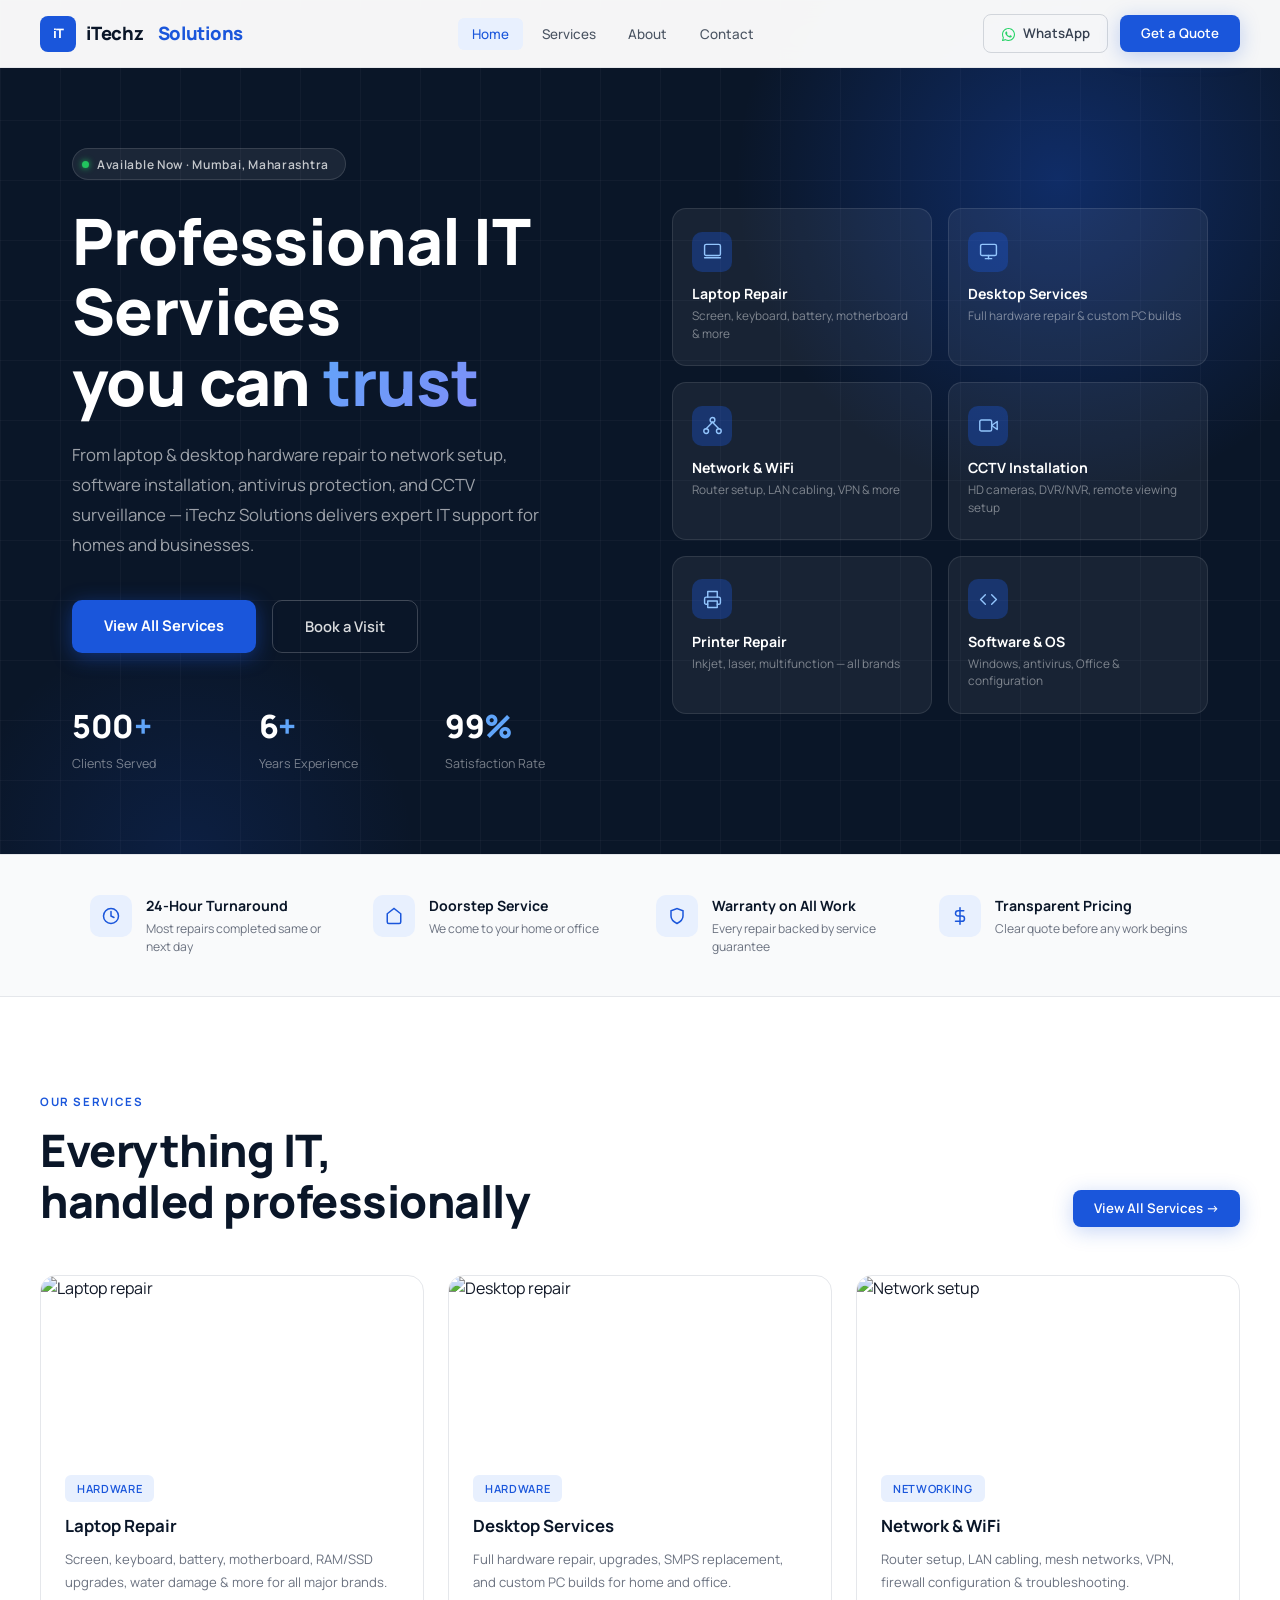
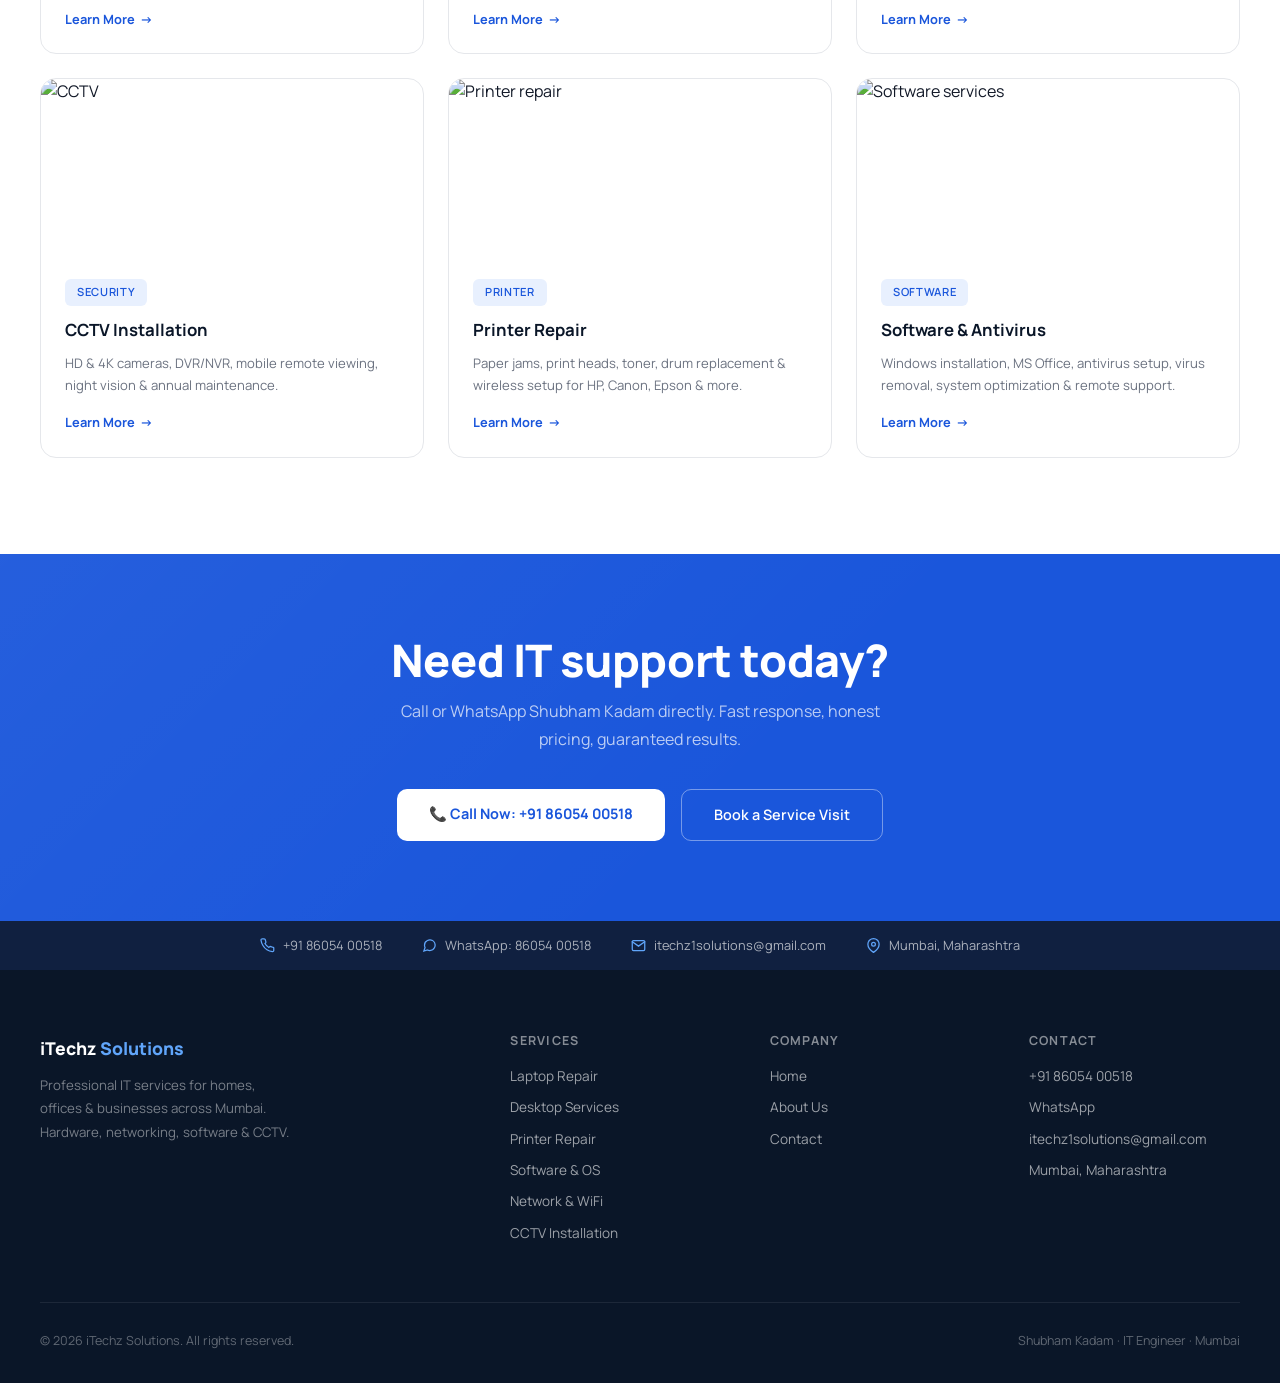
==== index.html @ 1dc82c48 "Add files via upload" ====
<!DOCTYPE html>
<html lang="en">
<head>
<meta charset="UTF-8"/>
<meta name="viewport" content="width=device-width,initial-scale=1"/>
<title>iTechz Solutions — Professional IT Services Mumbai</title>
<link rel="preconnect" href="https://fonts.googleapis.com"/>
<link href="https://fonts.googleapis.com/css2?family=Manrope:wght@400;500;600;700;800&family=Playfair+Display:ital,wght@0,700;1,700&display=swap" rel="stylesheet"/>
<link rel="stylesheet" href="style.css"/>
<style>
/* ── HERO ── */
.hero {
  padding-top: 68px;
  background: var(--navy);
  min-height: 92vh;
  display: flex; align-items: center;
  position: relative; overflow: hidden;
}
.hero-grid-bg {
  position: absolute; inset: 0;
  background-image:
    linear-gradient(rgba(255,255,255,.03) 1px, transparent 1px),
    linear-gradient(90deg, rgba(255,255,255,.03) 1px, transparent 1px);
  background-size: 60px 60px;
}
.hero-glow {
  position: absolute; top: -20%; right: -10%;
  width: 700px; height: 700px; border-radius: 50%;
  background: radial-gradient(circle, rgba(26,86,219,.35) 0%, transparent 65%);
  pointer-events: none;
}
.hero-glow2 {
  position: absolute; bottom: -30%; left: -5%;
  width: 500px; height: 500px; border-radius: 50%;
  background: radial-gradient(circle, rgba(26,86,219,.15) 0%, transparent 65%);
  pointer-events: none;
}
.hero-inner {
  position: relative; z-index: 1;
  max-width: 1200px; margin: 0 auto; padding: 5rem 2rem;
  display: grid; grid-template-columns: 1fr 1fr; gap: 4rem; align-items: center;
}
@media(max-width:820px){.hero-inner{grid-template-columns:1fr;text-align:center}}
.hero-eyebrow {
  display: inline-flex; align-items: center; gap: .5rem;
  background: rgba(255,255,255,.07); border: 1px solid rgba(255,255,255,.12);
  border-radius: 999px; padding: .35rem 1rem .35rem .55rem;
  font-size: .75rem; font-weight: 600; color: rgba(255,255,255,.75);
  letter-spacing: .06em; margin-bottom: 1.6rem;
  animation: fadeUp .6s .1s both;
}
.hero-eyebrow-dot {
  width: 7px; height: 7px; background: #22c55e; border-radius: 50%;
  box-shadow: 0 0 6px #22c55e;
  animation: blink 2s infinite;
}
@keyframes blink{0%,100%{opacity:1}50%{opacity:.3}}
.hero h1 {
  font-size: clamp(2.4rem, 5vw, 4rem);
  font-weight: 800; color: #fff; letter-spacing: -.6px;
  line-height: 1.1; margin-bottom: 1.4rem;
  animation: fadeUp .7s .2s both;
}
.hero h1 span {
  background: linear-gradient(135deg, #60a5fa, #818cf8);
  -webkit-background-clip: text; -webkit-text-fill-color: transparent;
  background-clip: text;
}
.hero-sub {
  font-size: 1.05rem; color: rgba(255,255,255,.6);
  line-height: 1.8; max-width: 480px; margin-bottom: 2.5rem;
  animation: fadeUp .7s .35s both;
}
@media(max-width:820px){.hero-sub{margin-inline:auto}}
.hero-actions {
  display: flex; gap: 1rem; flex-wrap: wrap;
  animation: fadeUp .7s .5s both;
}
@media(max-width:820px){.hero-actions{justify-content:center}}
.hero-btn-primary {
  padding: .85rem 2rem; background: var(--blue); color: #fff;
  border: none; border-radius: 10px; font-size: .92rem; font-weight: 700;
  font-family: var(--sans); cursor: pointer; text-decoration: none;
  box-shadow: 0 4px 20px rgba(26,86,219,.45);
  transition: background .2s, transform .15s, box-shadow .2s;
  display: inline-block;
}
.hero-btn-primary:hover { background: #1e63f5; transform: translateY(-2px); box-shadow: 0 8px 28px rgba(26,86,219,.55); }
.hero-btn-outline {
  padding: .85rem 2rem; background: transparent; color: rgba(255,255,255,.85);
  border: 1.5px solid rgba(255,255,255,.2); border-radius: 10px;
  font-size: .92rem; font-weight: 600; font-family: var(--sans); cursor: pointer;
  transition: border-color .2s, background .2s, transform .15s;
  text-decoration: none; display: inline-block;
}
.hero-btn-outline:hover { border-color: rgba(255,255,255,.5); background: rgba(255,255,255,.06); transform: translateY(-2px); }
.hero-stats {
  display: grid; grid-template-columns: repeat(3, 1fr);
  gap: 1.5rem; margin-top: 3rem;
  animation: fadeUp .7s .65s both;
}
@media(max-width:820px){.hero-stats{max-width:400px;margin-inline:auto}}
.hero-stat { }
.hero-stat-num {
  font-size: 2rem; font-weight: 800; color: #fff; letter-spacing: -.5px;
}
.hero-stat-num span { color: #60a5fa; }
.hero-stat-lbl { font-size: .78rem; color: rgba(255,255,255,.45); margin-top: .1rem; }

/* Hero right — services preview */
.hero-right {
  display: grid; grid-template-columns: 1fr 1fr; gap: 1rem;
  animation: fadeUp .7s .4s both;
}
@media(max-width:820px){.hero-right{max-width:460px;margin-inline:auto}}
.hero-card {
  background: rgba(255,255,255,.06);
  border: 1px solid rgba(255,255,255,.1);
  border-radius: 14px; padding: 1.4rem 1.2rem;
  transition: background .25s, border-color .25s, transform .25s;
  text-decoration: none;
}
.hero-card:hover {
  background: rgba(255,255,255,.1);
  border-color: rgba(96,165,250,.4);
  transform: translateY(-3px);
}
.hero-card-icon {
  width: 40px; height: 40px; border-radius: 10px;
  background: rgba(26,86,219,.35); display: grid; place-items: center; margin-bottom: .9rem;
}
.hero-card-icon svg { width: 19px; height: 19px; stroke: #93c5fd; fill: none; stroke-width: 1.8; stroke-linecap: round; stroke-linejoin: round; }
.hero-card h3 { font-size: .88rem; font-weight: 700; color: #fff; margin-bottom: .3rem; }
.hero-card p { font-size: .74rem; color: rgba(255,255,255,.45); line-height: 1.5; }

/* ── WHY / TRUST BAR ── */
.trust-bar {
  background: var(--bg2); border-top: 1px solid var(--line); border-bottom: 1px solid var(--line);
  padding: 2.5rem 2rem;
}
.trust-bar-inner {
  max-width: 1100px; margin: 0 auto;
  display: grid; grid-template-columns: repeat(4,1fr); gap: 2rem;
}
@media(max-width:720px){.trust-bar-inner{grid-template-columns:repeat(2,1fr)}}
.trust-item { display: flex; align-items: flex-start; gap: .9rem; }
.trust-icon {
  width: 42px; height: 42px; border-radius: 10px;
  background: var(--blue-lt); display: grid; place-items: center; flex-shrink: 0;
}
.trust-icon svg { width: 18px; height: 18px; stroke: var(--blue); fill: none; stroke-width: 2; stroke-linecap: round; }
.trust-title { font-size: .88rem; font-weight: 700; color: var(--navy); margin-bottom: .15rem; }
.trust-sub { font-size: .76rem; color: var(--gray); line-height: 1.5; }

/* ── SERVICES OVERVIEW ── */
.services-grid {
  display: grid; grid-template-columns: repeat(3,1fr); gap: 1.5rem;
}
@media(max-width:900px){.services-grid{grid-template-columns:repeat(2,1fr)}}
@media(max-width:560px){.services-grid{grid-template-columns:1fr}}
.svc-card {
  background: var(--bg); border: 1px solid var(--line);
  border-radius: var(--radius-lg); overflow: hidden;
  transition: border-color .25s, box-shadow .25s, transform .25s;
  text-decoration: none; color: inherit; display: block;
}
.svc-card:hover { border-color: #bfdbfe; box-shadow: var(--shadow-md); transform: translateY(-4px); }
.svc-img {
  width: 100%; height: 175px; object-fit: cover;
  display: block; transition: transform .4s;
}
.svc-card:hover .svc-img { transform: scale(1.04); }
.svc-img-wrap { overflow: hidden; }
.svc-body { padding: 1.5rem; }
.svc-chip { margin-bottom: .7rem; }
.svc-title { font-size: 1.05rem; font-weight: 700; color: var(--navy); margin-bottom: .5rem; }
.svc-desc { font-size: .82rem; color: var(--gray); line-height: 1.7; margin-bottom: 1rem; }
.svc-link { font-size: .8rem; font-weight: 700; color: var(--blue); display: flex; align-items: center; gap: .3rem; }
.svc-link::after { content: '→'; transition: transform .2s; }
.svc-card:hover .svc-link::after { transform: translateX(4px); }

/* ── CTA BANNER ── */
.cta-banner {
  background: var(--blue); padding: 5rem 2rem; text-align: center;
  position: relative; overflow: hidden;
}
.cta-banner::before {
  content: ''; position: absolute; inset: 0;
  background: linear-gradient(135deg, rgba(255,255,255,.05) 0%, transparent 60%);
}
.cta-banner h2 { font-size: clamp(1.8rem,3.5vw,2.8rem); font-weight: 800; color: #fff; margin-bottom: .75rem; letter-spacing:-.4px; }
.cta-banner p { font-size: 1rem; color: rgba(255,255,255,.7); max-width: 500px; margin: 0 auto 2.2rem; line-height: 1.75; }
.cta-banner-btns { display: flex; gap: 1rem; justify-content: center; flex-wrap: wrap; }
.btn-white {
  padding: .85rem 2rem; background: #fff; color: var(--blue);
  border: none; border-radius: 10px; font-size: .9rem; font-weight: 700;
  font-family: var(--sans); cursor: pointer; text-decoration: none;
  display: inline-block;
  transition: background .2s, transform .15s;
}
.btn-white:hover { background: #f0f9ff; transform: translateY(-2px); }
.btn-white-outline {
  padding: .85rem 2rem; background: transparent; color: #fff;
  border: 1.5px solid rgba(255,255,255,.4); border-radius: 10px;
  font-size: .9rem; font-weight: 600; font-family: var(--sans); cursor: pointer;
  text-decoration: none; display: inline-block;
  transition: border-color .2s, background .2s, transform .15s;
}
.btn-white-outline:hover { border-color: rgba(255,255,255,.8); background: rgba(255,255,255,.08); transform: translateY(-2px); }
</style>
</head>
<body>
<!-- NAV injected by JS -->

<!-- HERO -->
<section class="hero">
  <div class="hero-grid-bg"></div>
  <div class="hero-glow"></div>
  <div class="hero-glow2"></div>
  <div class="hero-inner">
    <div class="hero-left">
      <div class="hero-eyebrow">
        <span class="hero-eyebrow-dot"></span>
        Available Now · Mumbai, Maharashtra
      </div>
      <h1>Professional IT Services<br>you can <span>trust</span></h1>
      <p class="hero-sub">From laptop & desktop hardware repair to network setup, software installation, antivirus protection, and CCTV surveillance — iTechz Solutions delivers expert IT support for homes and businesses.</p>
      <div class="hero-actions">
        <a class="hero-btn-primary" href="services.html">View All Services</a>
        <a class="hero-btn-outline" href="contact.html">Book a Visit</a>
      </div>
      <div class="hero-stats">
        <div class="hero-stat">
          <div class="hero-stat-num">500<span>+</span></div>
          <div class="hero-stat-lbl">Clients Served</div>
        </div>
        <div class="hero-stat">
          <div class="hero-stat-num">6<span>+</span></div>
          <div class="hero-stat-lbl">Years Experience</div>
        </div>
        <div class="hero-stat">
          <div class="hero-stat-num">99<span>%</span></div>
          <div class="hero-stat-lbl">Satisfaction Rate</div>
        </div>
      </div>
    </div>
    <div class="hero-right">
      <a class="hero-card" href="services.html#laptop">
        <div class="hero-card-icon"><svg viewBox="0 0 24 24"><rect x="2" y="3" width="20" height="14" rx="2"/><line x1="2" y1="20" x2="22" y2="20"/></svg></div>
        <h3>Laptop Repair</h3>
        <p>Screen, keyboard, battery, motherboard & more</p>
      </a>
      <a class="hero-card" href="services.html#desktop">
        <div class="hero-card-icon"><svg viewBox="0 0 24 24"><rect x="2" y="3" width="20" height="14" rx="2"/><line x1="8" y1="21" x2="16" y2="21"/><line x1="12" y1="17" x2="12" y2="21"/></svg></div>
        <h3>Desktop Services</h3>
        <p>Full hardware repair & custom PC builds</p>
      </a>
      <a class="hero-card" href="services.html#network">
        <div class="hero-card-icon"><svg viewBox="0 0 24 24"><circle cx="12" cy="5" r="3"/><circle cx="4" cy="19" r="3"/><circle cx="20" cy="19" r="3"/><line x1="12" y1="8" x2="4" y2="16"/><line x1="12" y1="8" x2="20" y2="16"/></svg></div>
        <h3>Network & WiFi</h3>
        <p>Router setup, LAN cabling, VPN & more</p>
      </a>
      <a class="hero-card" href="services.html#cctv">
        <div class="hero-card-icon"><svg viewBox="0 0 24 24"><path d="M23 7l-7 5 7 5V7z"/><rect x="1" y="5" width="15" height="14" rx="2"/></svg></div>
        <h3>CCTV Installation</h3>
        <p>HD cameras, DVR/NVR, remote viewing setup</p>
      </a>
      <a class="hero-card" href="services.html#printer">
        <div class="hero-card-icon"><svg viewBox="0 0 24 24"><polyline points="6 9 6 2 18 2 18 9"/><path d="M6 18H4a2 2 0 0 1-2-2v-5a2 2 0 0 1 2-2h16a2 2 0 0 1 2 2v5a2 2 0 0 1-2 2h-2"/><rect x="6" y="14" width="12" height="8"/></svg></div>
        <h3>Printer Repair</h3>
        <p>Inkjet, laser, multifunction — all brands</p>
      </a>
      <a class="hero-card" href="services.html#software">
        <div class="hero-card-icon"><svg viewBox="0 0 24 24"><polyline points="16 18 22 12 16 6"/><polyline points="8 6 2 12 8 18"/></svg></div>
        <h3>Software & OS</h3>
        <p>Windows, antivirus, Office & configuration</p>
      </a>
    </div>
  </div>
</section>

<!-- TRUST BAR -->
<div class="trust-bar">
  <div class="trust-bar-inner">
    <div class="trust-item reveal">
      <div class="trust-icon"><svg viewBox="0 0 24 24"><circle cx="12" cy="12" r="10"/><polyline points="12 6 12 12 16 14"/></svg></div>
      <div>
        <div class="trust-title">24-Hour Turnaround</div>
        <div class="trust-sub">Most repairs completed same or next day</div>
      </div>
    </div>
    <div class="trust-item reveal">
      <div class="trust-icon"><svg viewBox="0 0 24 24"><path d="M3 9l9-7 9 7v11a2 2 0 0 1-2 2H5a2 2 0 0 1-2-2z"/></svg></div>
      <div>
        <div class="trust-title">Doorstep Service</div>
        <div class="trust-sub">We come to your home or office</div>
      </div>
    </div>
    <div class="trust-item reveal">
      <div class="trust-icon"><svg viewBox="0 0 24 24"><path d="M12 22s8-4 8-10V5l-8-3-8 3v7c0 6 8 10 8 10z"/></svg></div>
      <div>
        <div class="trust-title">Warranty on All Work</div>
        <div class="trust-sub">Every repair backed by service guarantee</div>
      </div>
    </div>
    <div class="trust-item reveal">
      <div class="trust-icon"><svg viewBox="0 0 24 24"><line x1="12" y1="1" x2="12" y2="23"/><path d="M17 5H9.5a3.5 3.5 0 0 0 0 7h5a3.5 3.5 0 0 1 0 7H6"/></svg></div>
      <div>
        <div class="trust-title">Transparent Pricing</div>
        <div class="trust-sub">Clear quote before any work begins</div>
      </div>
    </div>
  </div>
</div>

<!-- SERVICES OVERVIEW -->
<section class="section" style="background:var(--bg)">
  <div class="container">
    <div style="display:flex;justify-content:space-between;align-items:flex-end;flex-wrap:wrap;gap:1.5rem;margin-bottom:3rem">
      <div class="reveal">
        <span class="eyebrow">Our Services</span>
        <h2 class="section-title" style="margin-bottom:0">Everything IT, <br>handled professionally</h2>
      </div>
      <a class="btn-primary reveal" href="services.html" style="flex-shrink:0">View All Services →</a>
    </div>
    <div class="services-grid">
      <a class="svc-card reveal" href="services.html#laptop">
        <div class="svc-img-wrap"><img class="svc-img" src="https://images.unsplash.com/photo-1588702547954-4800316b49c4?w=600&q=80" alt="Laptop repair"/></div>
        <div class="svc-body">
          <div class="svc-chip"><span class="chip">Hardware</span></div>
          <div class="svc-title">Laptop Repair</div>
          <p class="svc-desc">Screen, keyboard, battery, motherboard, RAM/SSD upgrades, water damage & more for all major brands.</p>
          <div class="svc-link">Learn More</div>
        </div>
      </a>
      <a class="svc-card reveal" href="services.html#desktop">
        <div class="svc-img-wrap"><img class="svc-img" src="https://images.unsplash.com/photo-1593640495253-23196b27a87f?w=600&q=80" alt="Desktop repair"/></div>
        <div class="svc-body">
          <div class="svc-chip"><span class="chip">Hardware</span></div>
          <div class="svc-title">Desktop Services</div>
          <p class="svc-desc">Full hardware repair, upgrades, SMPS replacement, and custom PC builds for home and office.</p>
          <div class="svc-link">Learn More</div>
        </div>
      </a>
      <a class="svc-card reveal" href="services.html#network">
        <div class="svc-img-wrap"><img class="svc-img" src="https://images.unsplash.com/photo-1558494949-ef010cbdcc31?w=600&q=80" alt="Network setup"/></div>
        <div class="svc-body">
          <div class="svc-chip"><span class="chip">Networking</span></div>
          <div class="svc-title">Network & WiFi</div>
          <p class="svc-desc">Router setup, LAN cabling, mesh networks, VPN, firewall configuration & troubleshooting.</p>
          <div class="svc-link">Learn More</div>
        </div>
      </a>
      <a class="svc-card reveal" href="services.html#cctv">
        <div class="svc-img-wrap"><img class="svc-img" src="https://images.unsplash.com/photo-1557597774-9d273605dfa9?w=600&q=80" alt="CCTV"/></div>
        <div class="svc-body">
          <div class="svc-chip"><span class="chip">Security</span></div>
          <div class="svc-title">CCTV Installation</div>
          <p class="svc-desc">HD & 4K cameras, DVR/NVR, mobile remote viewing, night vision & annual maintenance.</p>
          <div class="svc-link">Learn More</div>
        </div>
      </a>
      <a class="svc-card reveal" href="services.html#printer">
        <div class="svc-img-wrap"><img class="svc-img" src="https://images.unsplash.com/photo-1612815154858-60aa4c59eaa6?w=600&q=80" alt="Printer repair"/></div>
        <div class="svc-body">
          <div class="svc-chip"><span class="chip">Printer</span></div>
          <div class="svc-title">Printer Repair</div>
          <p class="svc-desc">Paper jams, print heads, toner, drum replacement & wireless setup for HP, Canon, Epson & more.</p>
          <div class="svc-link">Learn More</div>
        </div>
      </a>
      <a class="svc-card reveal" href="services.html#software">
        <div class="svc-img-wrap"><img class="svc-img" src="https://images.unsplash.com/photo-1607799279861-4dd421887fb3?w=600&q=80" alt="Software services"/></div>
        <div class="svc-body">
          <div class="svc-chip"><span class="chip">Software</span></div>
          <div class="svc-title">Software & Antivirus</div>
          <p class="svc-desc">Windows installation, MS Office, antivirus setup, virus removal, system optimization & remote support.</p>
          <div class="svc-link">Learn More</div>
        </div>
      </a>
    </div>
  </div>
</section>

<!-- CTA BANNER -->
<div class="cta-banner">
  <div style="position:relative;z-index:1">
    <div class="reveal">
      <h2>Need IT support today?</h2>
      <p>Call or WhatsApp Shubham Kadam directly. Fast response, honest pricing, guaranteed results.</p>
    </div>
    <div class="cta-banner-btns reveal">
      <a class="btn-white" href="tel:+918605400518">📞 Call Now: +91 86054 00518</a>
      <a class="btn-white-outline" href="contact.html">Book a Service Visit</a>
    </div>
  </div>
</div>

<!-- FOOTER injected by JS -->
<script src="shared.js"></script>
<script>initPage('index')</script>
</body>
</html>
---- style.css ----
/* ── RESET ── */
*, *::before, *::after { box-sizing: border-box; margin: 0; padding: 0; }

/* ── VARIABLES ── */
:root {
  --navy: #0a1628;
  --navy2: #102040;
  --blue: #1a56db;
  --blue2: #1e63f5;
  --blue-lt: #e8f0fe;
  --slate: #374151;
  --slate2: #4b5563;
  --gray: #6b7280;
  --gray2: #9ca3af;
  --line: #e5e7eb;
  --line2: #d1d5db;
  --bg: #ffffff;
  --bg2: #f9fafb;
  --bg3: #f3f4f6;
  --text: #111827;
  --serif: 'Playfair Display', serif;
  --sans: 'Manrope', sans-serif;
  --radius: 10px;
  --radius-lg: 16px;
  --shadow: 0 1px 3px rgba(0,0,0,.08), 0 4px 16px rgba(0,0,0,.06);
  --shadow-md: 0 4px 12px rgba(0,0,0,.08), 0 12px 40px rgba(0,0,0,.08);
  --shadow-blue: 0 4px 20px rgba(26,86,219,.25);
}

html { scroll-behavior: smooth; font-size: 16px; }
body {
  background: var(--bg);
  color: var(--text);
  font-family: var(--sans);
  font-weight: 400;
  line-height: 1.6;
  -webkit-font-smoothing: antialiased;
}
img { display: block; max-width: 100%; }
a { text-decoration: none; color: inherit; }
ul { list-style: none; }

/* ── TYPOGRAPHY ── */
h1,h2,h3,h4 { line-height: 1.15; font-weight: 700; }

/* ── NAV ── */
#nav {
  position: fixed; top: 0; left: 0; right: 0; z-index: 999;
  height: 68px;
  display: flex; align-items: center;
  background: rgba(255,255,255,0.96);
  backdrop-filter: blur(12px);
  border-bottom: 1px solid var(--line);
  padding: 0 2rem;
  transition: box-shadow .3s;
}
#nav.scrolled { box-shadow: var(--shadow); }
.nav-inner {
  max-width: 1200px; width: 100%; margin: 0 auto;
  display: flex; align-items: center; justify-content: space-between;
}
.logo {
  display: flex; align-items: center; gap: .65rem;
  font-weight: 800; font-size: 1.15rem; color: var(--navy);
  letter-spacing: -.3px;
}
.logo-mark {
  width: 36px; height: 36px; background: var(--blue);
  border-radius: 8px; display: grid; place-items: center;
  font-size: 13px; font-weight: 800; color: #fff; letter-spacing: -.5px;
}
.logo span { color: var(--blue); }
.nav-links {
  display: flex; gap: .25rem;
}
.nav-links a {
  font-size: .84rem; font-weight: 500; color: var(--slate2);
  padding: .45rem .9rem; border-radius: 6px;
  transition: color .2s, background .2s;
}
.nav-links a:hover, .nav-links a.active {
  color: var(--blue); background: var(--blue-lt);
}
.nav-right { display: flex; align-items: center; gap: .75rem; }
.btn-ghost {
  font-size: .83rem; font-weight: 600; color: var(--slate);
  padding: .5rem 1.1rem; border: 1.5px solid var(--line2);
  border-radius: 8px; background: transparent; cursor: pointer;
  font-family: var(--sans);
  transition: border-color .2s, color .2s;
  text-decoration: none; display: inline-block;
}
.btn-ghost:hover { border-color: var(--blue); color: var(--blue); }
.btn-primary {
  font-size: .83rem; font-weight: 600; color: #fff;
  padding: .5rem 1.3rem; border: none;
  border-radius: 8px; background: var(--blue); cursor: pointer;
  font-family: var(--sans);
  box-shadow: var(--shadow-blue);
  transition: background .2s, box-shadow .2s, transform .15s;
  text-decoration: none; display: inline-block;
}
.btn-primary:hover {
  background: var(--blue2);
  box-shadow: 0 6px 24px rgba(26,86,219,.35);
  transform: translateY(-1px);
}

/* ── SHARED SECTION ── */
.section { padding: 96px 2rem; }
.section-sm { padding: 64px 2rem; }
.container { max-width: 1200px; margin: 0 auto; }
.container-sm { max-width: 800px; margin: 0 auto; }

.eyebrow {
  font-size: .72rem; font-weight: 700; letter-spacing: .14em;
  text-transform: uppercase; color: var(--blue); margin-bottom: .75rem;
  display: block;
}
.section-title {
  font-size: clamp(1.9rem, 3.5vw, 2.8rem);
  font-weight: 800; color: var(--navy); margin-bottom: 1rem;
  letter-spacing: -.5px;
}
.section-sub {
  font-size: 1.02rem; color: var(--gray); line-height: 1.8;
  max-width: 560px;
}

/* ── CARDS ── */
.card {
  background: var(--bg); border: 1px solid var(--line);
  border-radius: var(--radius-lg); padding: 2rem;
  transition: border-color .25s, box-shadow .25s, transform .25s;
}
.card:hover {
  border-color: #bfdbfe;
  box-shadow: var(--shadow-md);
  transform: translateY(-3px);
}

/* ── CHIP / TAG ── */
.chip {
  display: inline-block; font-size: .7rem; font-weight: 600;
  letter-spacing: .06em; text-transform: uppercase;
  padding: .28rem .75rem; border-radius: 6px;
  background: var(--blue-lt); color: var(--blue);
}

/* ── DIVIDER ── */
.divider { height: 1px; background: var(--line); }

/* ── FOOTER ── */
footer {
  background: var(--navy);
  padding: 64px 2rem 32px;
}
.footer-inner {
  max-width: 1200px; margin: 0 auto;
  display: grid; grid-template-columns: 2fr 1fr 1fr 1fr;
  gap: 3rem; padding-bottom: 48px;
  border-bottom: 1px solid rgba(255,255,255,.08);
}
.footer-logo { font-size: 1.1rem; font-weight: 800; color: #fff; margin-bottom: .75rem; }
.footer-logo span { color: #60a5fa; }
.footer-desc { font-size: .83rem; color: rgba(255,255,255,.45); line-height: 1.75; max-width: 260px; }
.footer-col h4 { font-size: .78rem; font-weight: 700; letter-spacing: .1em; text-transform: uppercase; color: rgba(255,255,255,.5); margin-bottom: 1.1rem; }
.footer-col a { display: block; font-size: .85rem; color: rgba(255,255,255,.6); margin-bottom: .6rem; transition: color .2s; }
.footer-col a:hover { color: #fff; }
.footer-bottom {
  max-width: 1200px; margin: 0 auto;
  display: flex; justify-content: space-between; align-items: center;
  padding-top: 28px; flex-wrap: wrap; gap: 1rem;
}
.footer-copy { font-size: .78rem; color: rgba(255,255,255,.35); }

/* ── CONTACT BADGE ── */
.contact-bar {
  background: var(--navy2); padding: .9rem 2rem;
  display: flex; align-items: center; justify-content: center;
  gap: 2.5rem; flex-wrap: wrap;
}
.contact-bar-item {
  display: flex; align-items: center; gap: .5rem;
  font-size: .8rem; color: rgba(255,255,255,.65);
  text-decoration: none; transition: color .2s;
}
.contact-bar-item:hover { color: #fff; }
.contact-bar-item svg { width: 15px; height: 15px; stroke: #60a5fa; fill: none; stroke-width: 2; stroke-linecap: round; flex-shrink: 0; }

/* ── ANIMATIONS ── */
@keyframes fadeUp {
  from { opacity: 0; transform: translateY(20px); }
  to { opacity: 1; transform: translateY(0); }
}
.reveal { opacity: 0; transform: translateY(22px); transition: opacity .65s, transform .65s; }
.reveal.in { opacity: 1; transform: none; }

/* ── RESPONSIVE ── */
@media (max-width: 768px) {
  .nav-links { display: none; }
  .footer-inner { grid-template-columns: 1fr 1fr; }
  .section { padding: 64px 1.25rem; }
}
@media (max-width: 480px) {
  .footer-inner { grid-template-columns: 1fr; }
}
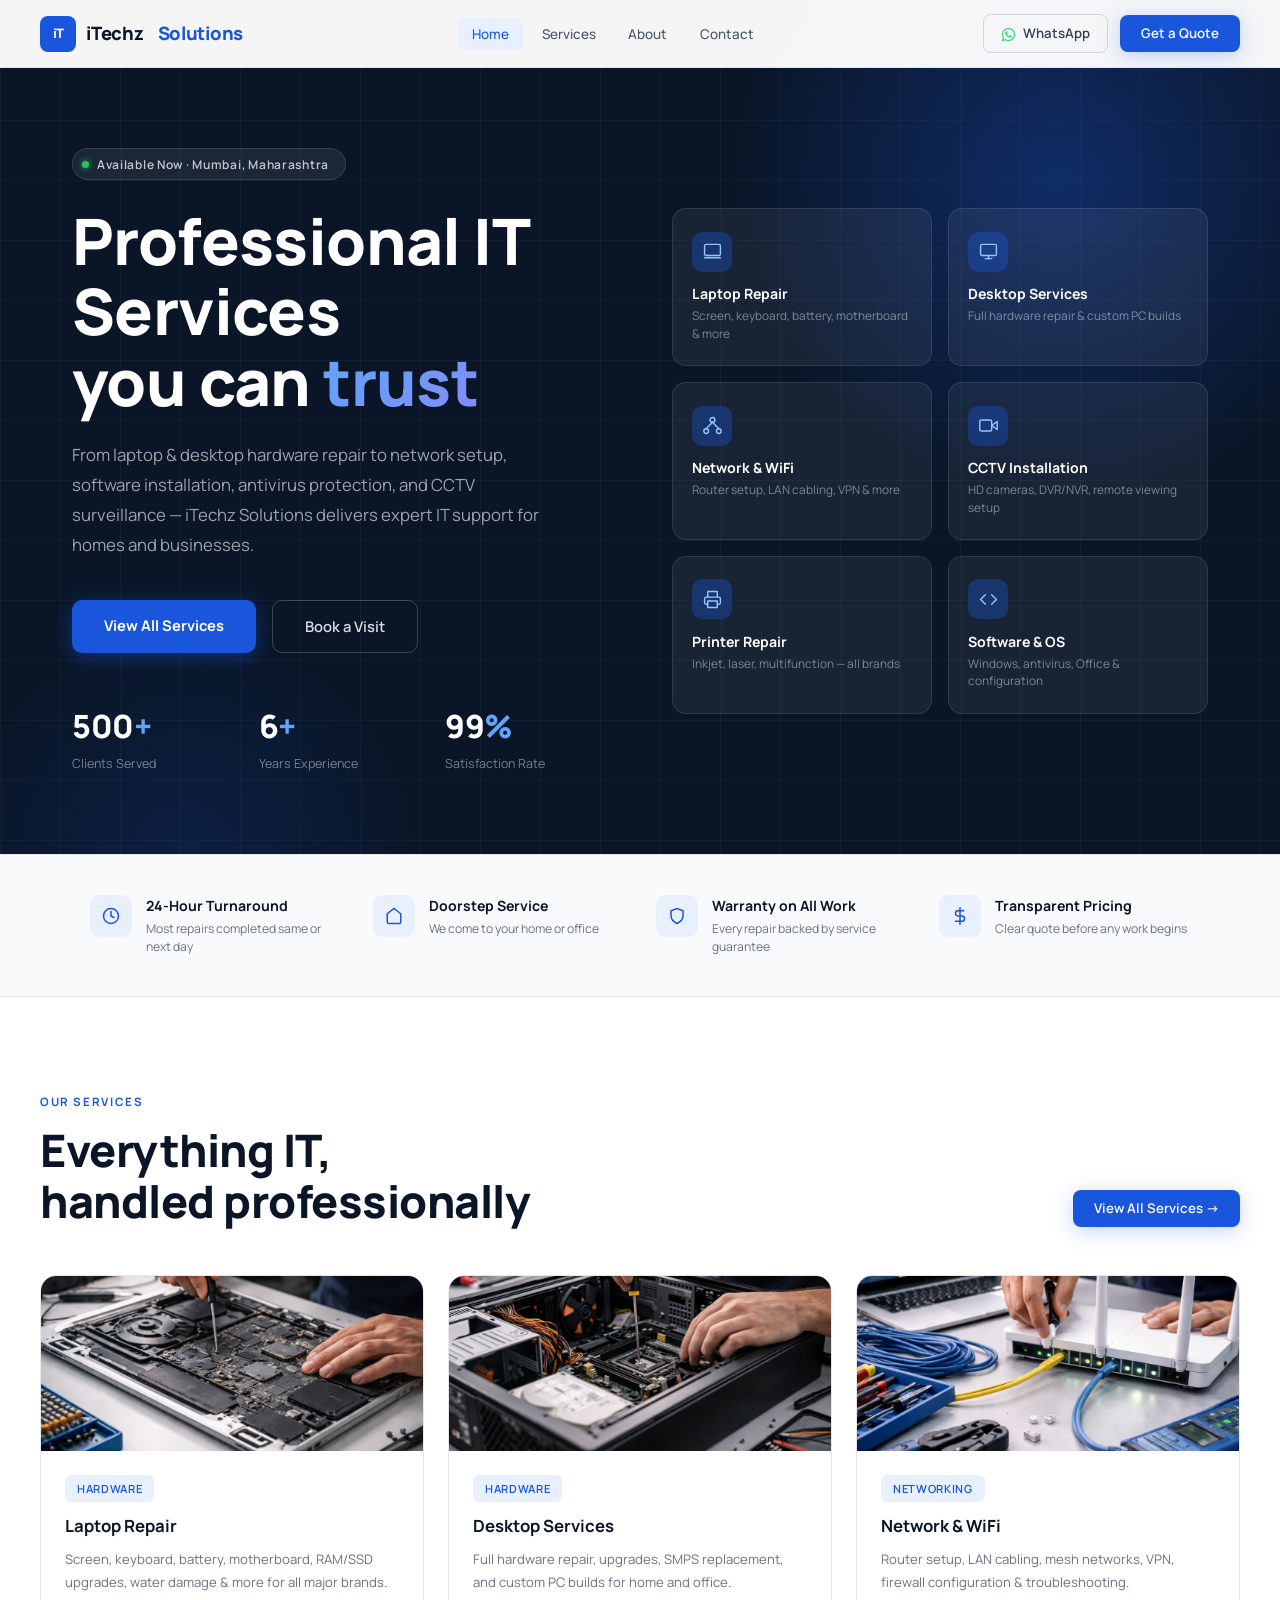
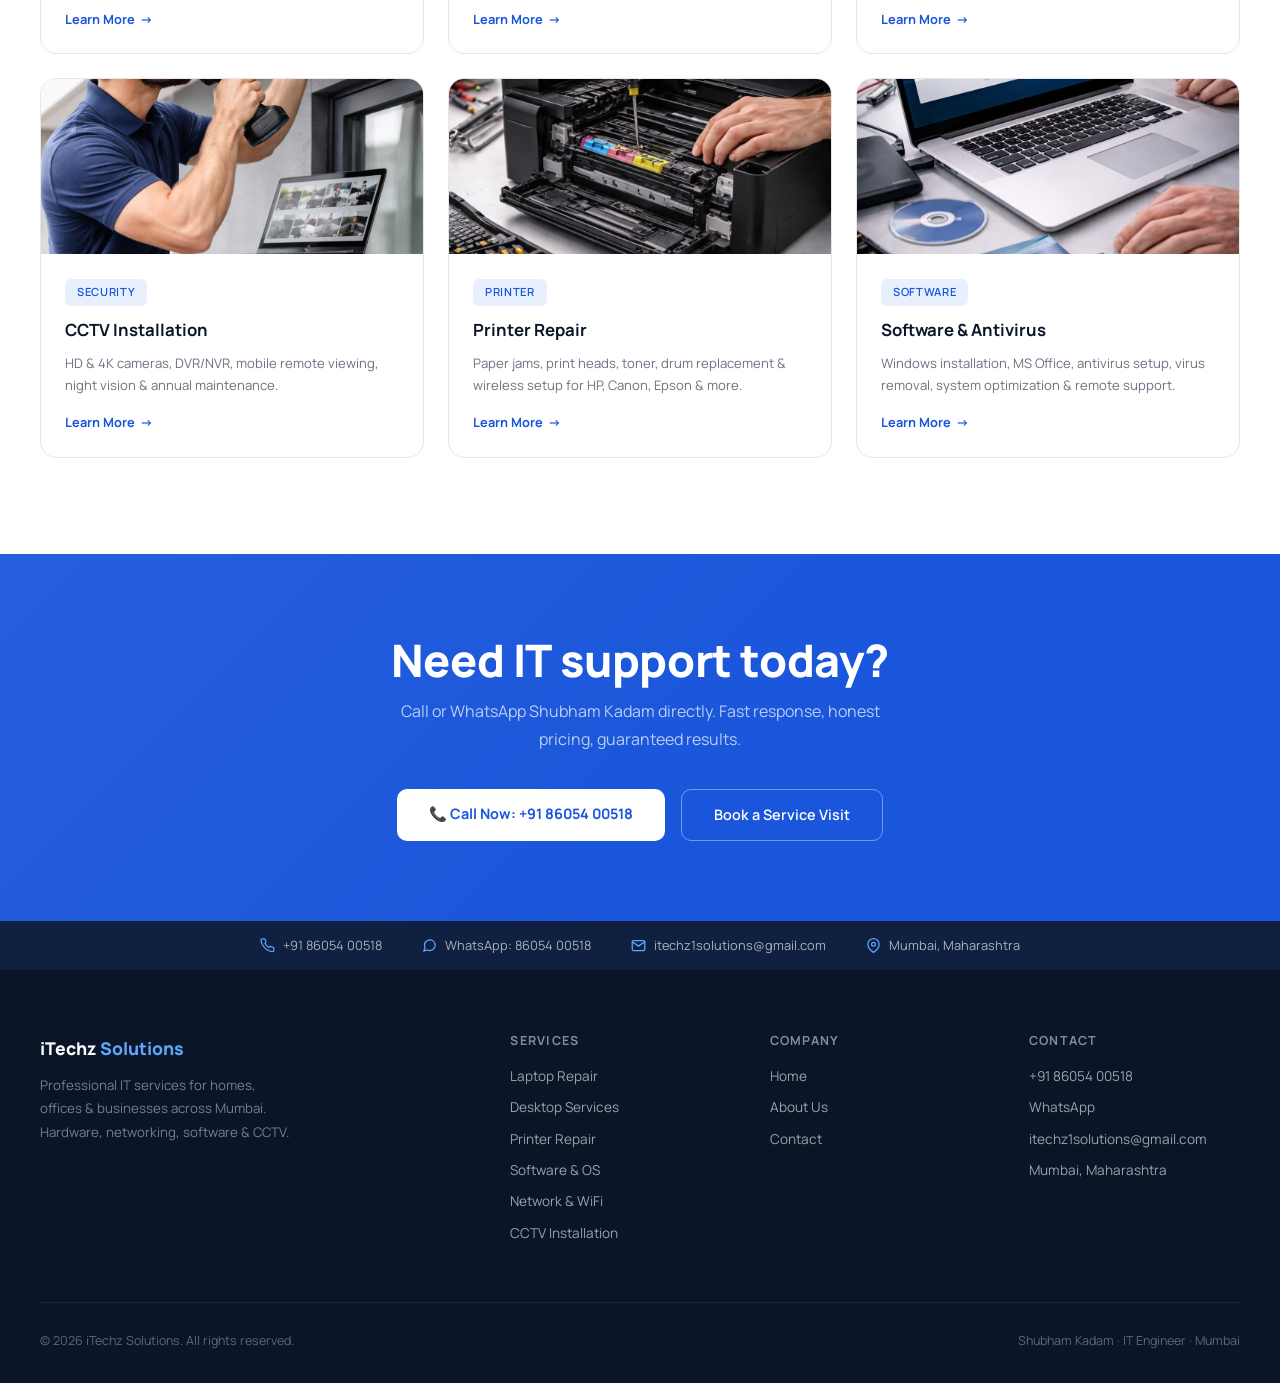
==== commit eea4e6aa: "Update index.html" ====
--- a/index.html
+++ b/index.html
@@ -325,7 +325,7 @@
     </div>
     <div class="services-grid">
       <a class="svc-card reveal" href="services.html#laptop">
-        <div class="svc-img-wrap"><img class="svc-img" src="https://images.unsplash.com/photo-1588702547954-4800316b49c4?w=600&q=80" alt="Laptop repair"/></div>
+        <div class="svc-img-wrap"><img class="svc-img" src="laptop Repair.png" alt="Laptop repair"/></div>
         <div class="svc-body">
           <div class="svc-chip"><span class="chip">Hardware</span></div>
           <div class="svc-title">Laptop Repair</div>
@@ -334,7 +334,7 @@
         </div>
       </a>
       <a class="svc-card reveal" href="services.html#desktop">
-        <div class="svc-img-wrap"><img class="svc-img" src="https://images.unsplash.com/photo-1593640495253-23196b27a87f?w=600&q=80" alt="Desktop repair"/></div>
+        <div class="svc-img-wrap"><img class="svc-img" src="Desktop Repair.png" alt="Desktop repair"/></div>
         <div class="svc-body">
           <div class="svc-chip"><span class="chip">Hardware</span></div>
           <div class="svc-title">Desktop Services</div>
@@ -343,7 +343,7 @@
         </div>
       </a>
       <a class="svc-card reveal" href="services.html#network">
-        <div class="svc-img-wrap"><img class="svc-img" src="https://images.unsplash.com/photo-1558494949-ef010cbdcc31?w=600&q=80" alt="Network setup"/></div>
+        <div class="svc-img-wrap"><img class="svc-img" src="networking.png" alt="Network setup"/></div>
         <div class="svc-body">
           <div class="svc-chip"><span class="chip">Networking</span></div>
           <div class="svc-title">Network & WiFi</div>
@@ -352,7 +352,7 @@
         </div>
       </a>
       <a class="svc-card reveal" href="services.html#cctv">
-        <div class="svc-img-wrap"><img class="svc-img" src="https://images.unsplash.com/photo-1557597774-9d273605dfa9?w=600&q=80" alt="CCTV"/></div>
+        <div class="svc-img-wrap"><img class="svc-img" src="cctv.png" alt="CCTV"/></div>
         <div class="svc-body">
           <div class="svc-chip"><span class="chip">Security</span></div>
           <div class="svc-title">CCTV Installation</div>
@@ -361,7 +361,7 @@
         </div>
       </a>
       <a class="svc-card reveal" href="services.html#printer">
-        <div class="svc-img-wrap"><img class="svc-img" src="https://images.unsplash.com/photo-1612815154858-60aa4c59eaa6?w=600&q=80" alt="Printer repair"/></div>
+        <div class="svc-img-wrap"><img class="svc-img" src="Printer Repair.png" alt="Printer repair"/></div>
         <div class="svc-body">
           <div class="svc-chip"><span class="chip">Printer</span></div>
           <div class="svc-title">Printer Repair</div>
@@ -370,7 +370,7 @@
         </div>
       </a>
       <a class="svc-card reveal" href="services.html#software">
-        <div class="svc-img-wrap"><img class="svc-img" src="https://images.unsplash.com/photo-1607799279861-4dd421887fb3?w=600&q=80" alt="Software services"/></div>
+        <div class="svc-img-wrap"><img class="svc-img" src="software.png" alt="Software services"/></div>
         <div class="svc-body">
           <div class="svc-chip"><span class="chip">Software</span></div>
           <div class="svc-title">Software & Antivirus</div>
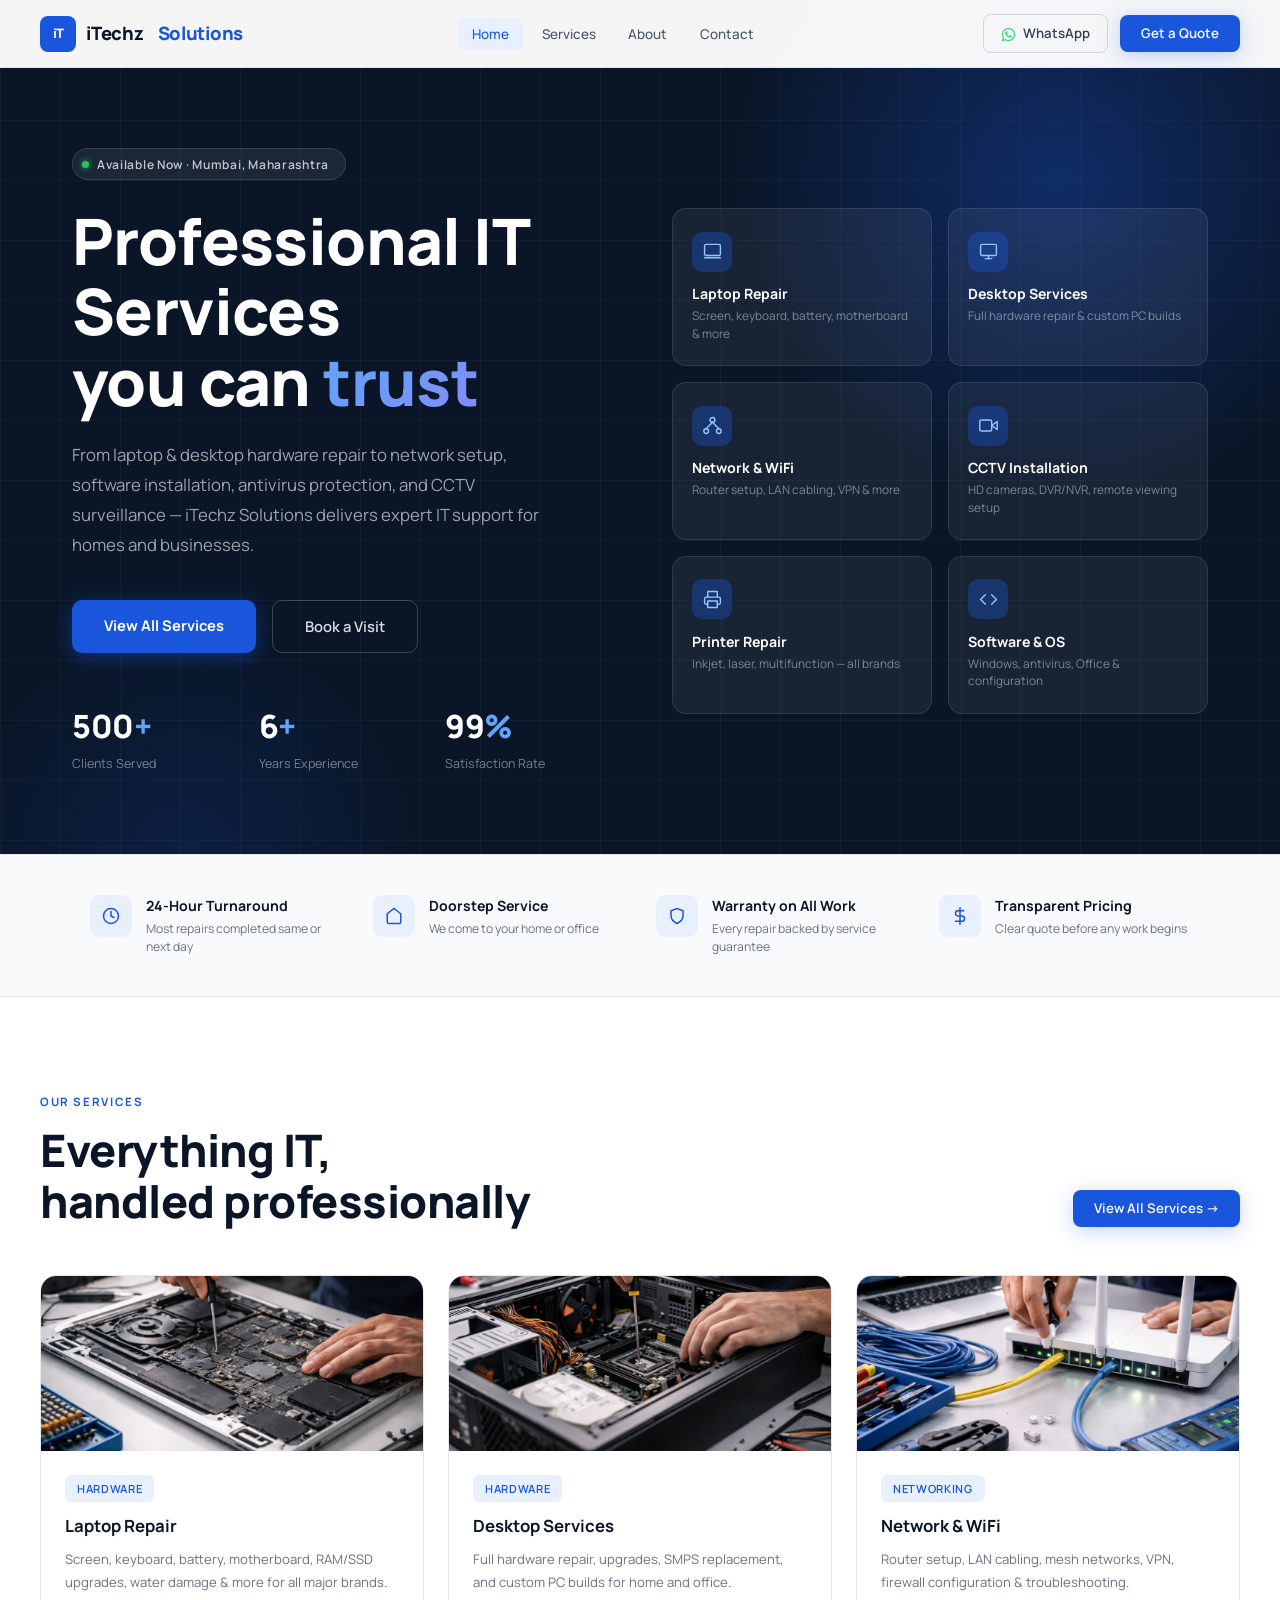
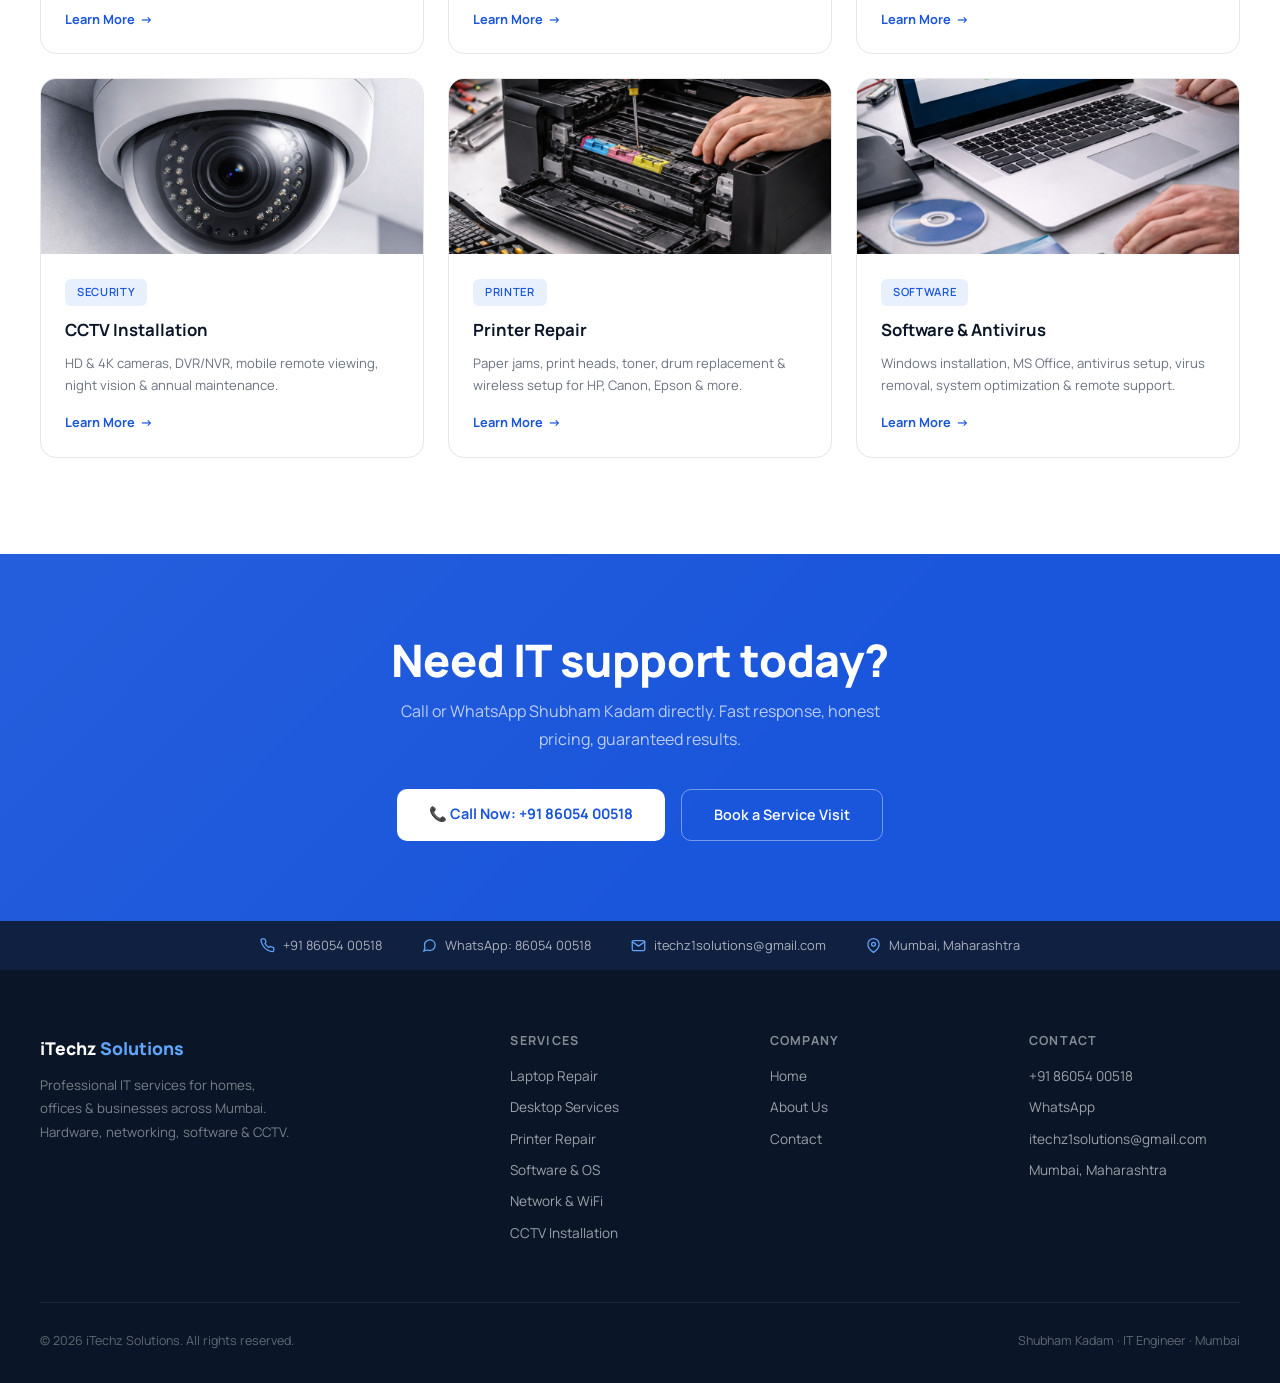
==== commit 004bc506: "Update index.html" ====
--- a/index.html
+++ b/index.html
@@ -3,7 +3,7 @@
 <head>
 <meta charset="UTF-8"/>
 <meta name="viewport" content="width=device-width,initial-scale=1"/>
-<title>iTechz Solutions — Professional IT Services Mumbai</title>
+<title>iTechz Solutions — Professional IT Sales & Services Mumbai</title>
 <link rel="preconnect" href="https://fonts.googleapis.com"/>
 <link href="https://fonts.googleapis.com/css2?family=Manrope:wght@400;500;600;700;800&family=Playfair+Display:ital,wght@0,700;1,700&display=swap" rel="stylesheet"/>
 <link rel="stylesheet" href="style.css"/>
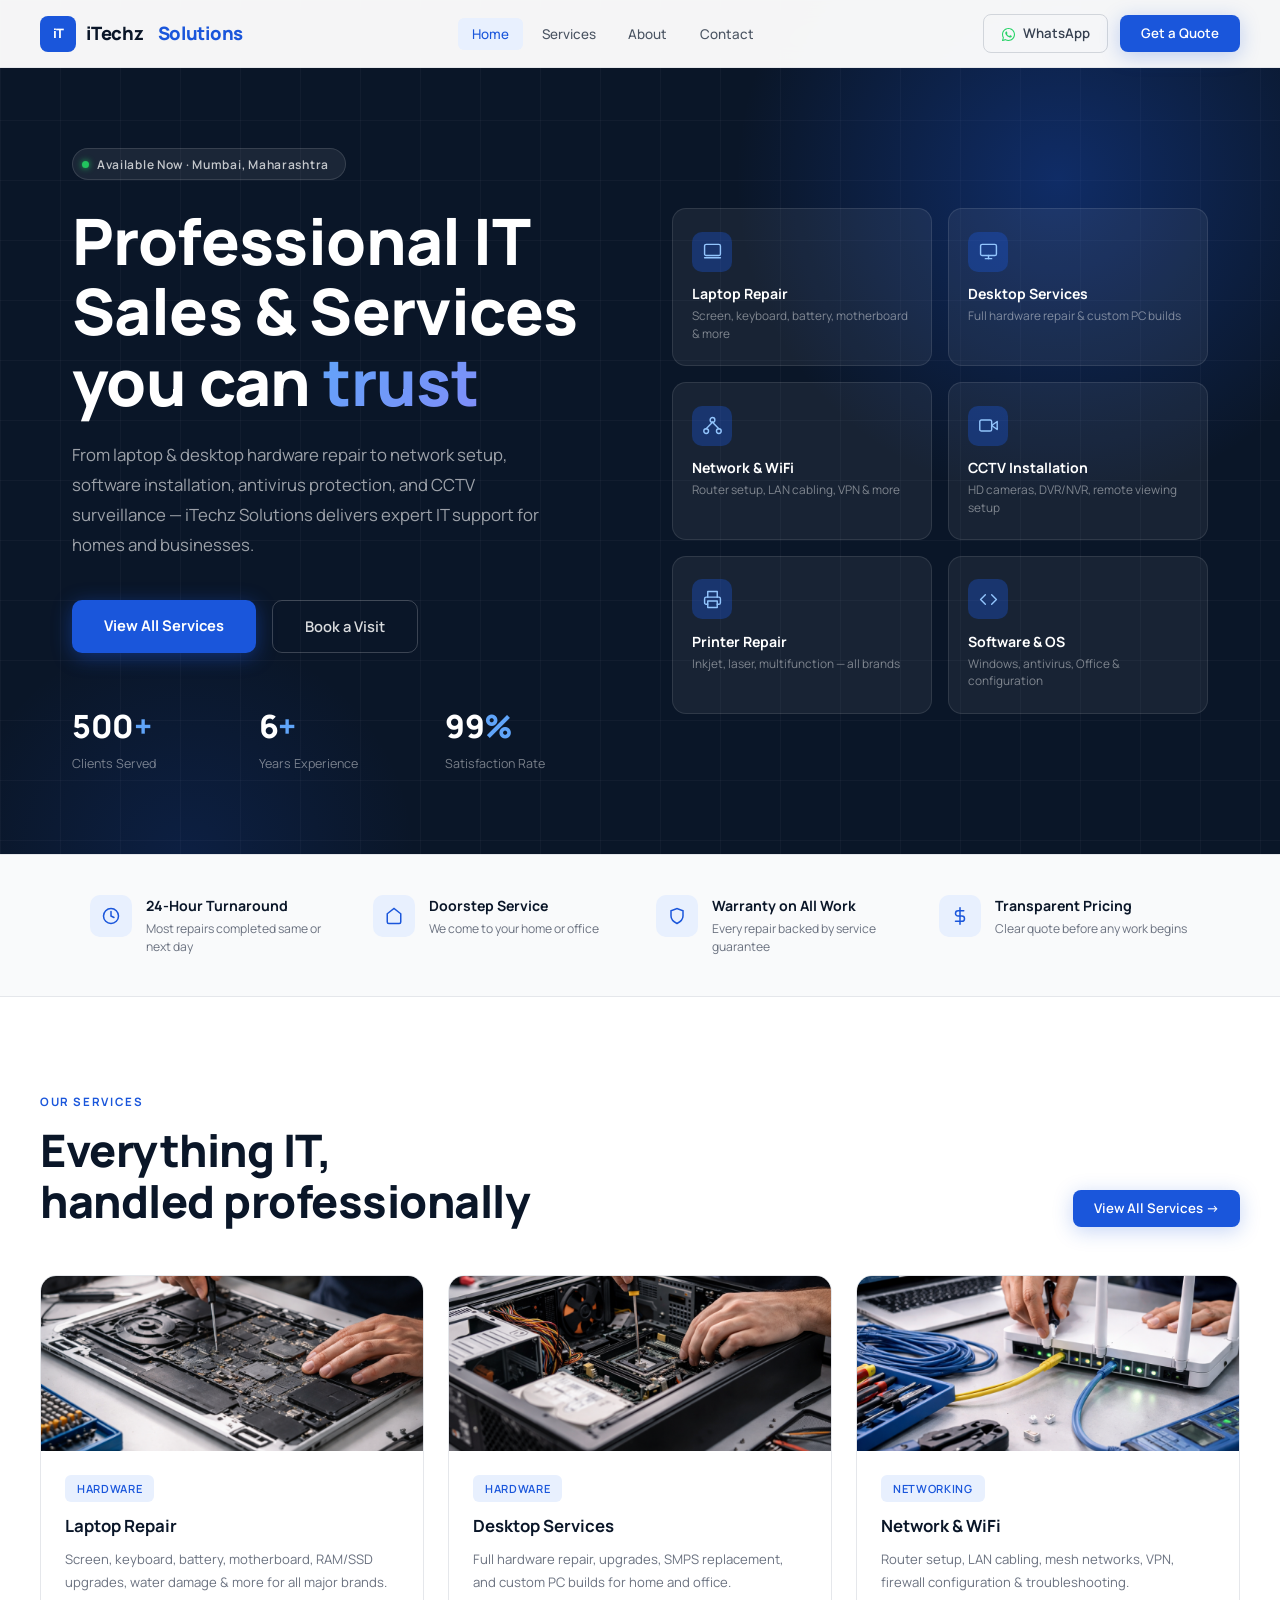
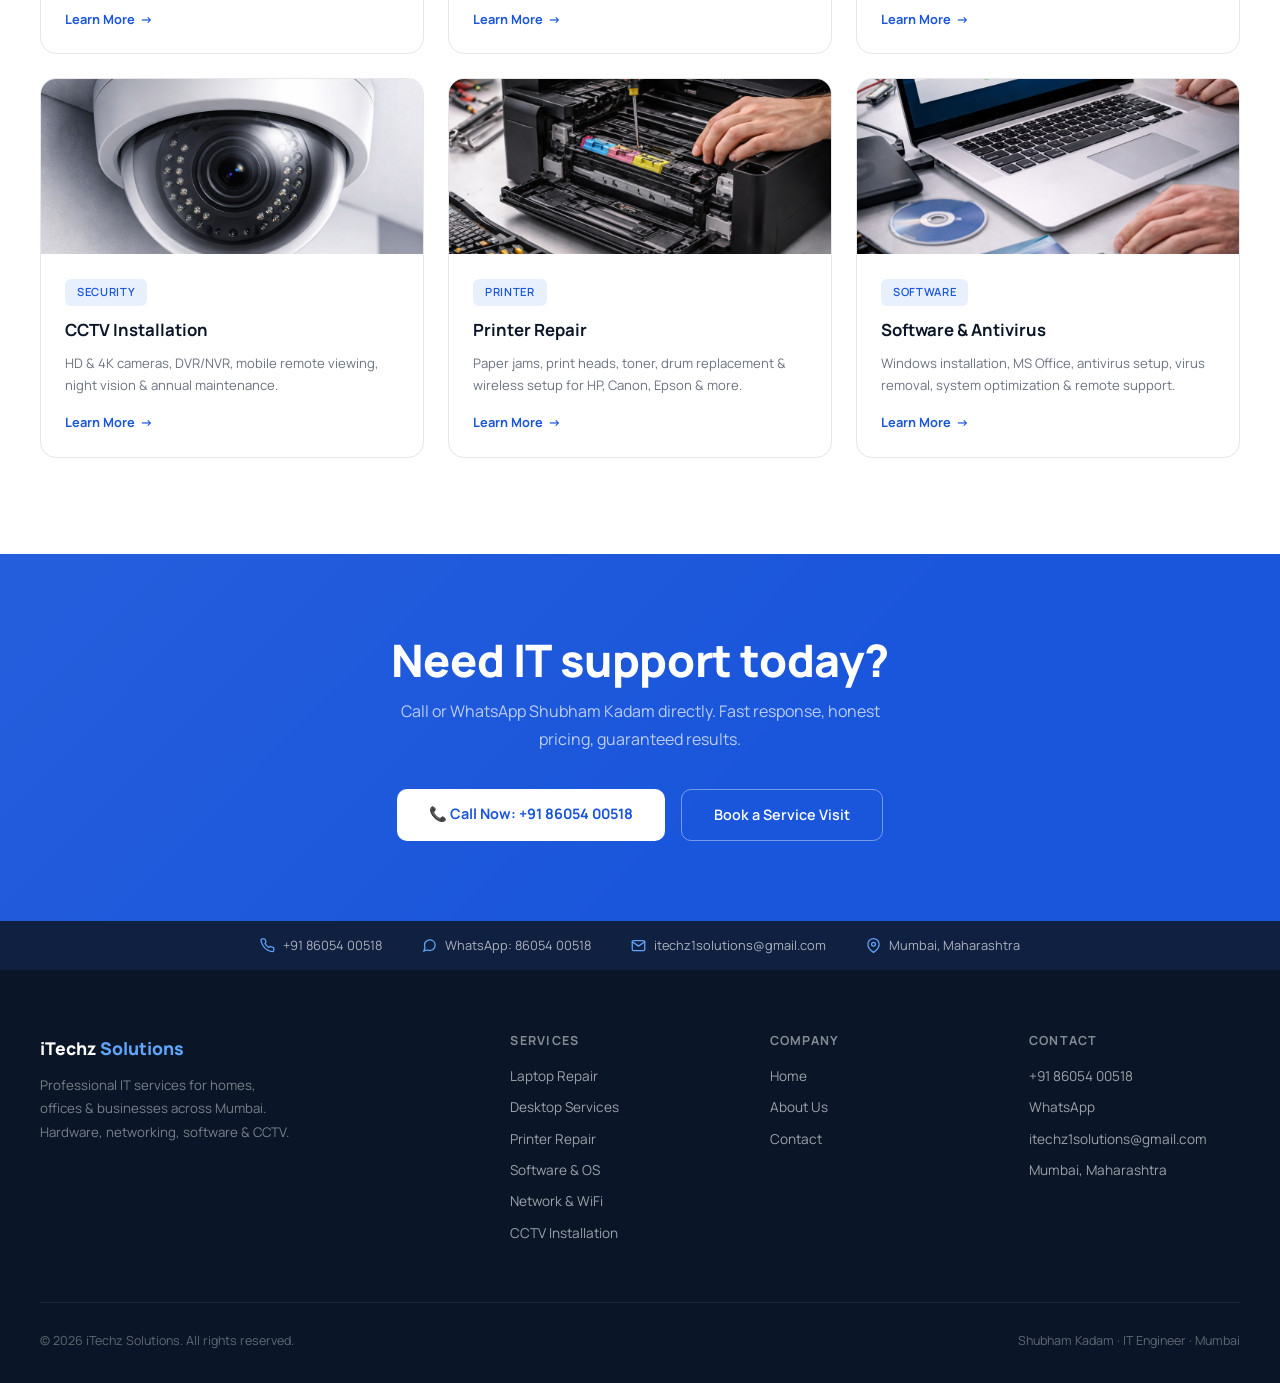
==== commit 269d0989: "Update index.html" ====
--- a/index.html
+++ b/index.html
@@ -223,7 +223,7 @@
         <span class="hero-eyebrow-dot"></span>
         Available Now · Mumbai, Maharashtra
       </div>
-      <h1>Professional IT Services<br>you can <span>trust</span></h1>
+      <h1>Professional IT Sales & Services<br>you can <span>trust</span></h1>
       <p class="hero-sub">From laptop & desktop hardware repair to network setup, software installation, antivirus protection, and CCTV surveillance — iTechz Solutions delivers expert IT support for homes and businesses.</p>
       <div class="hero-actions">
         <a class="hero-btn-primary" href="services.html">View All Services</a>
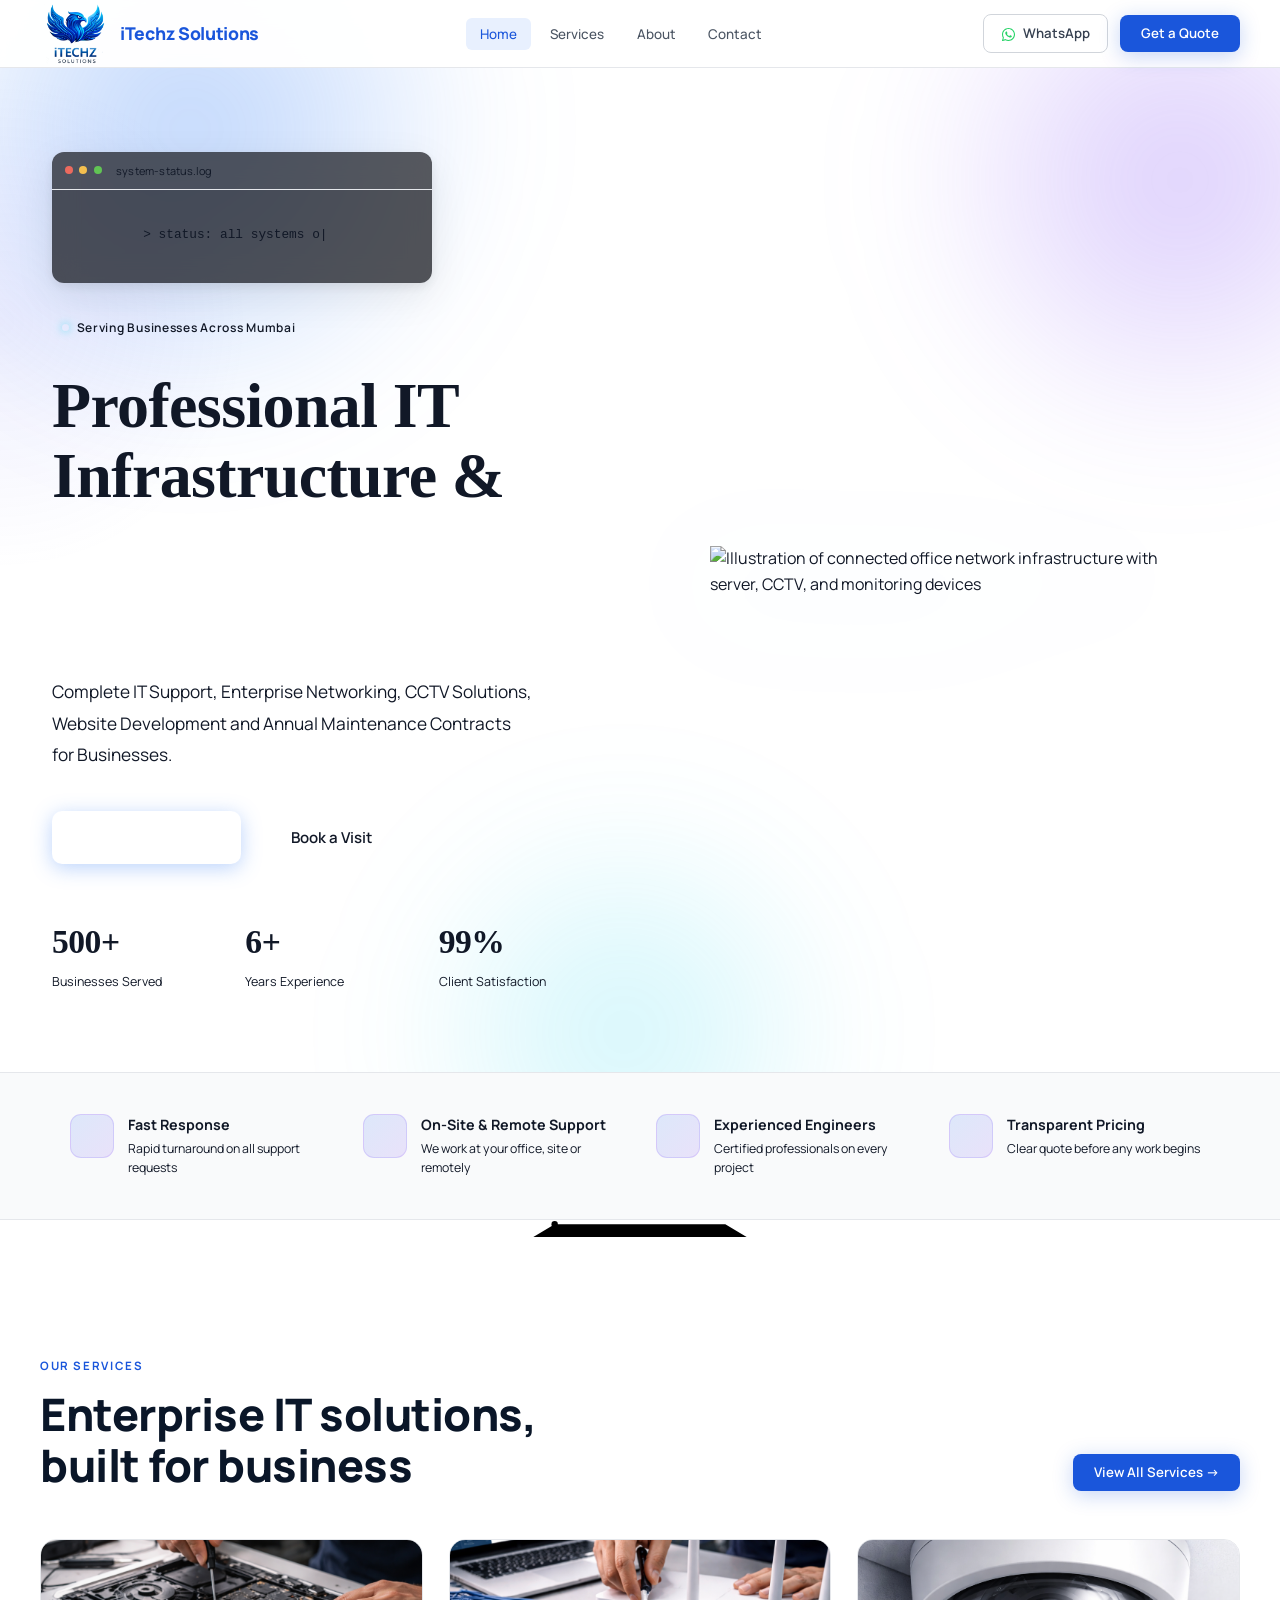
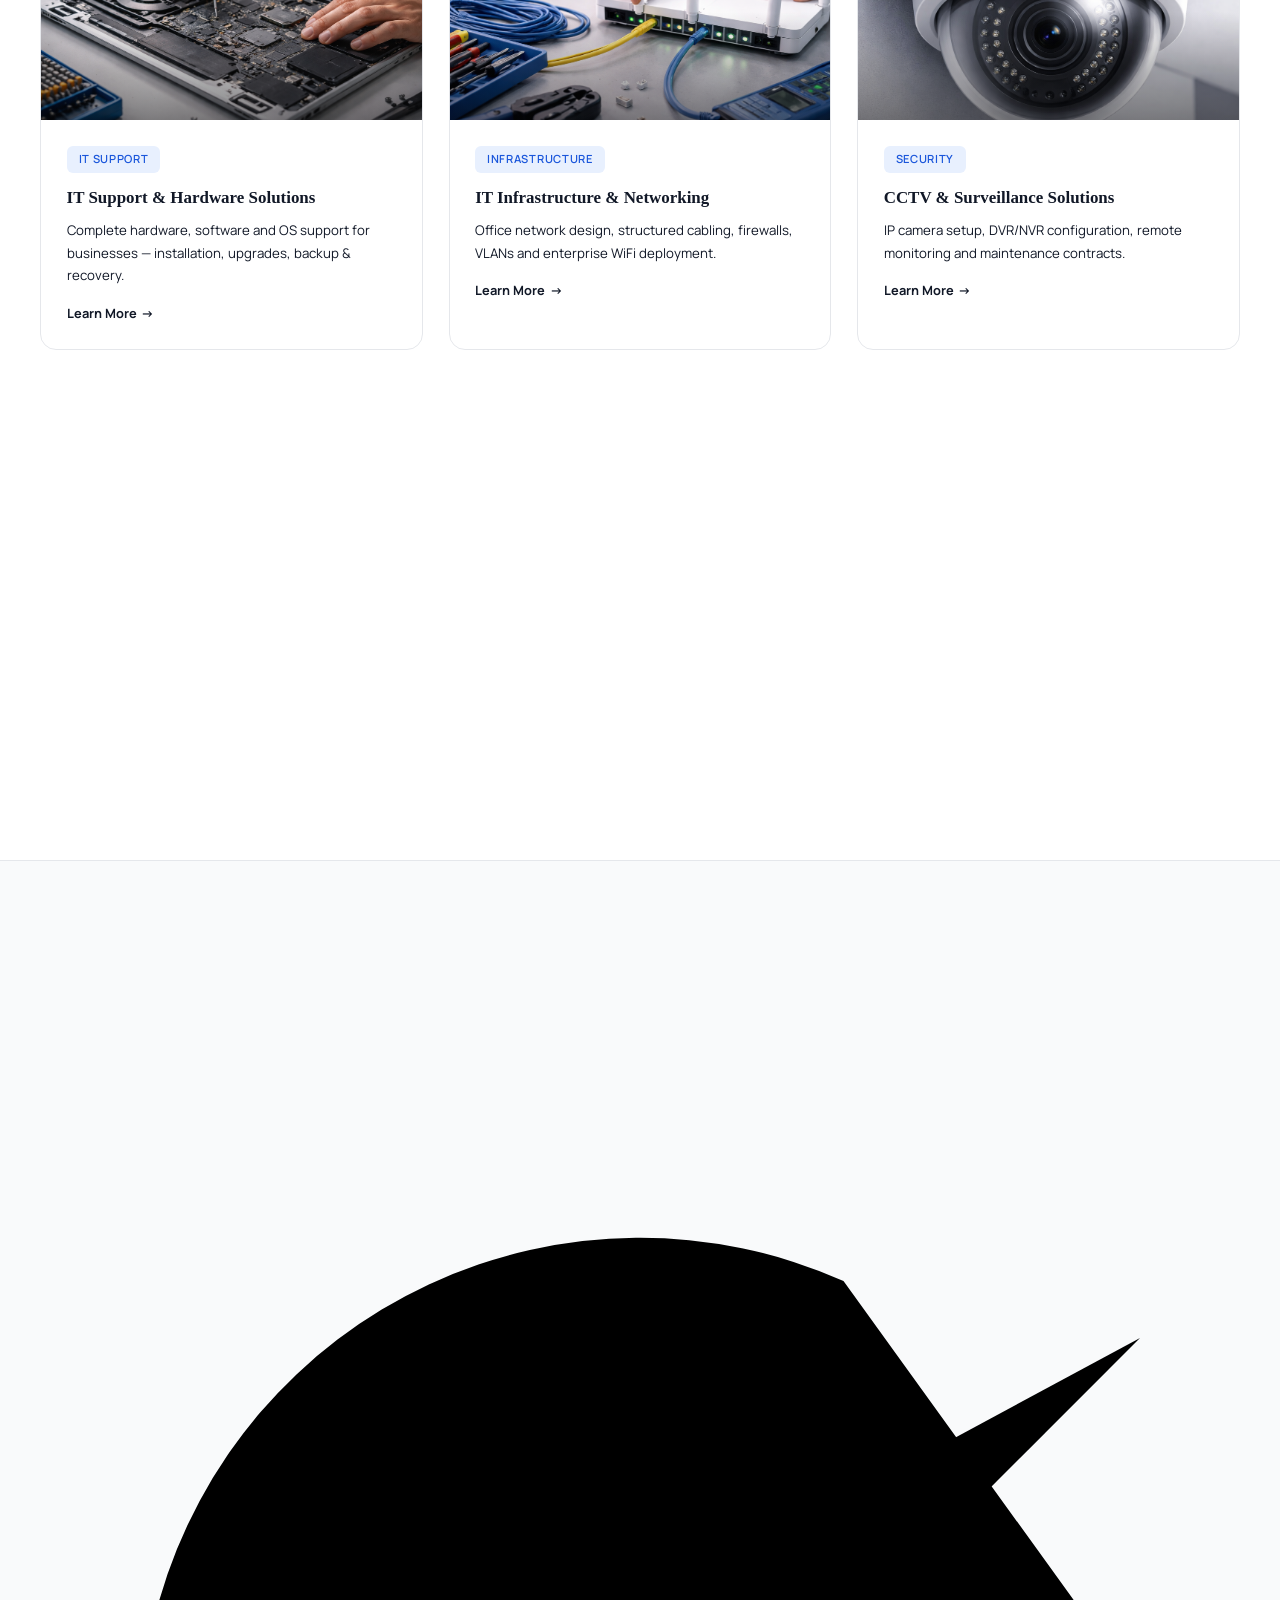
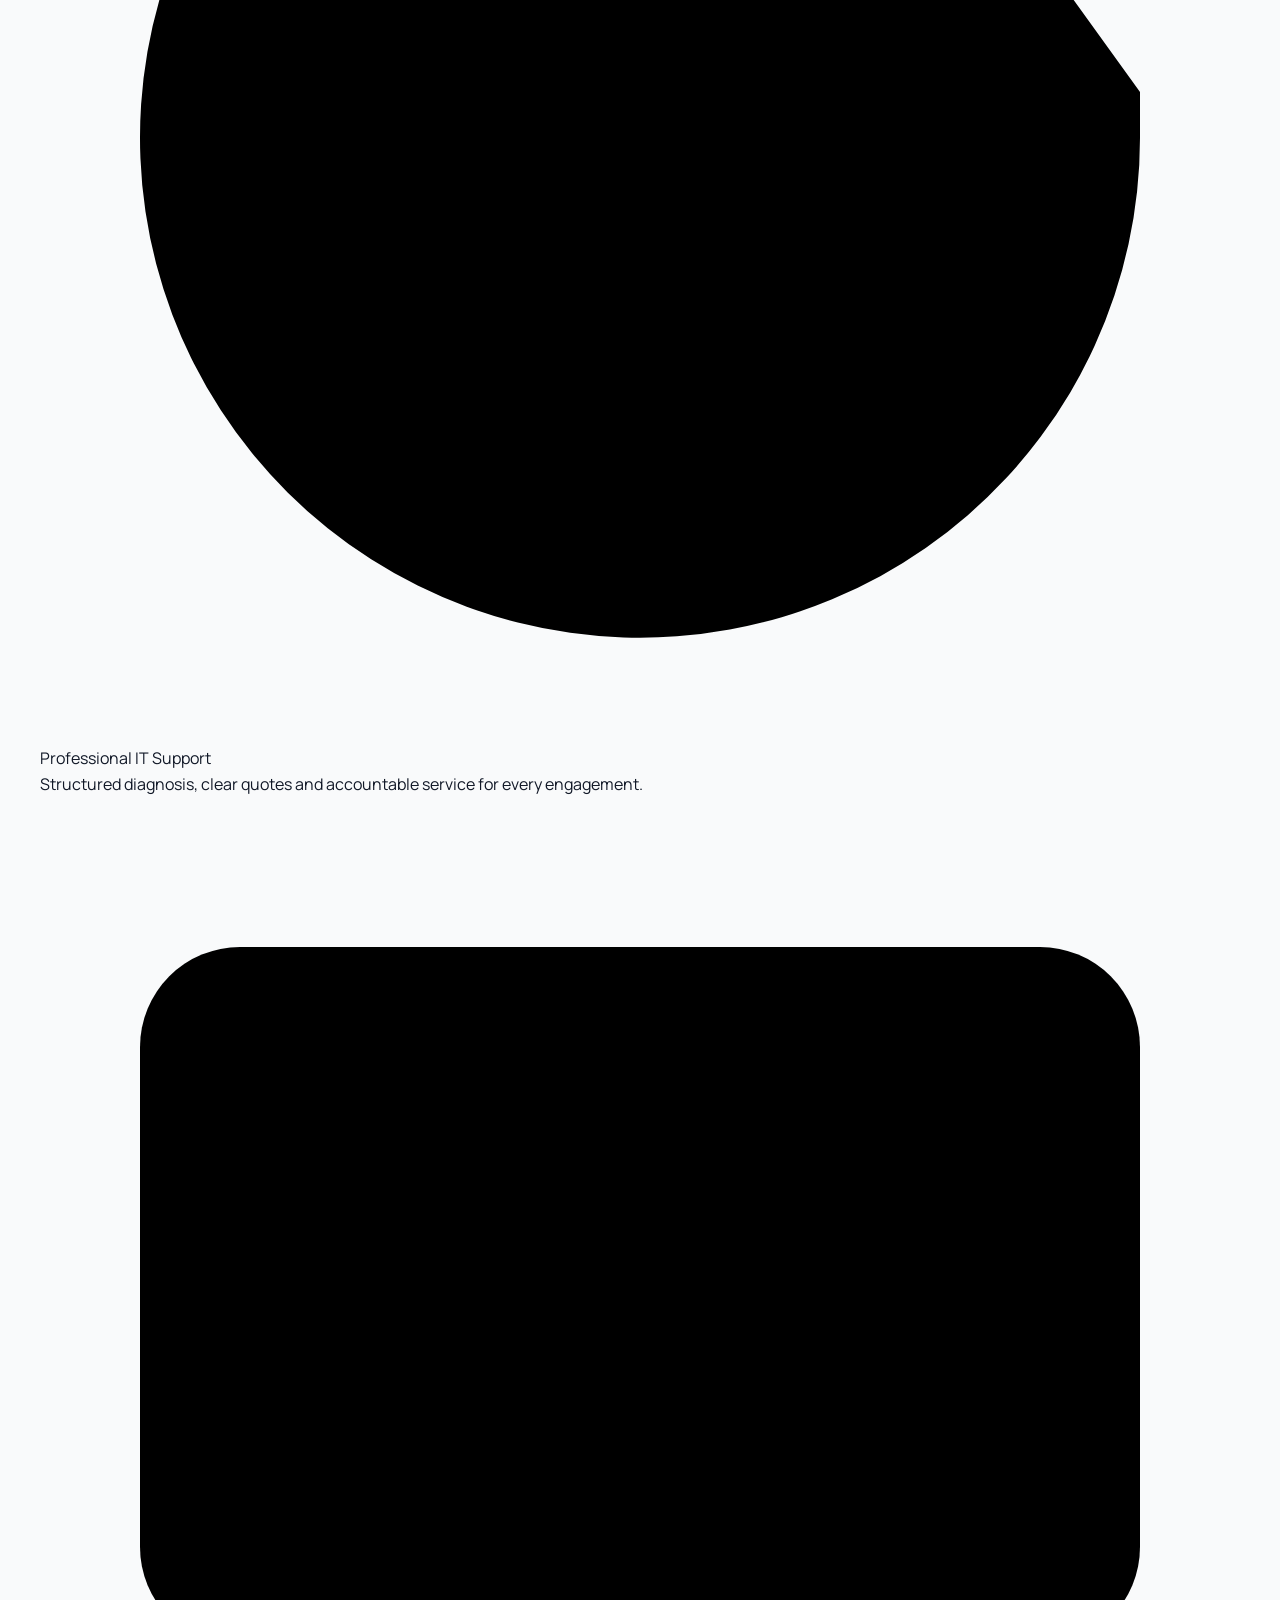
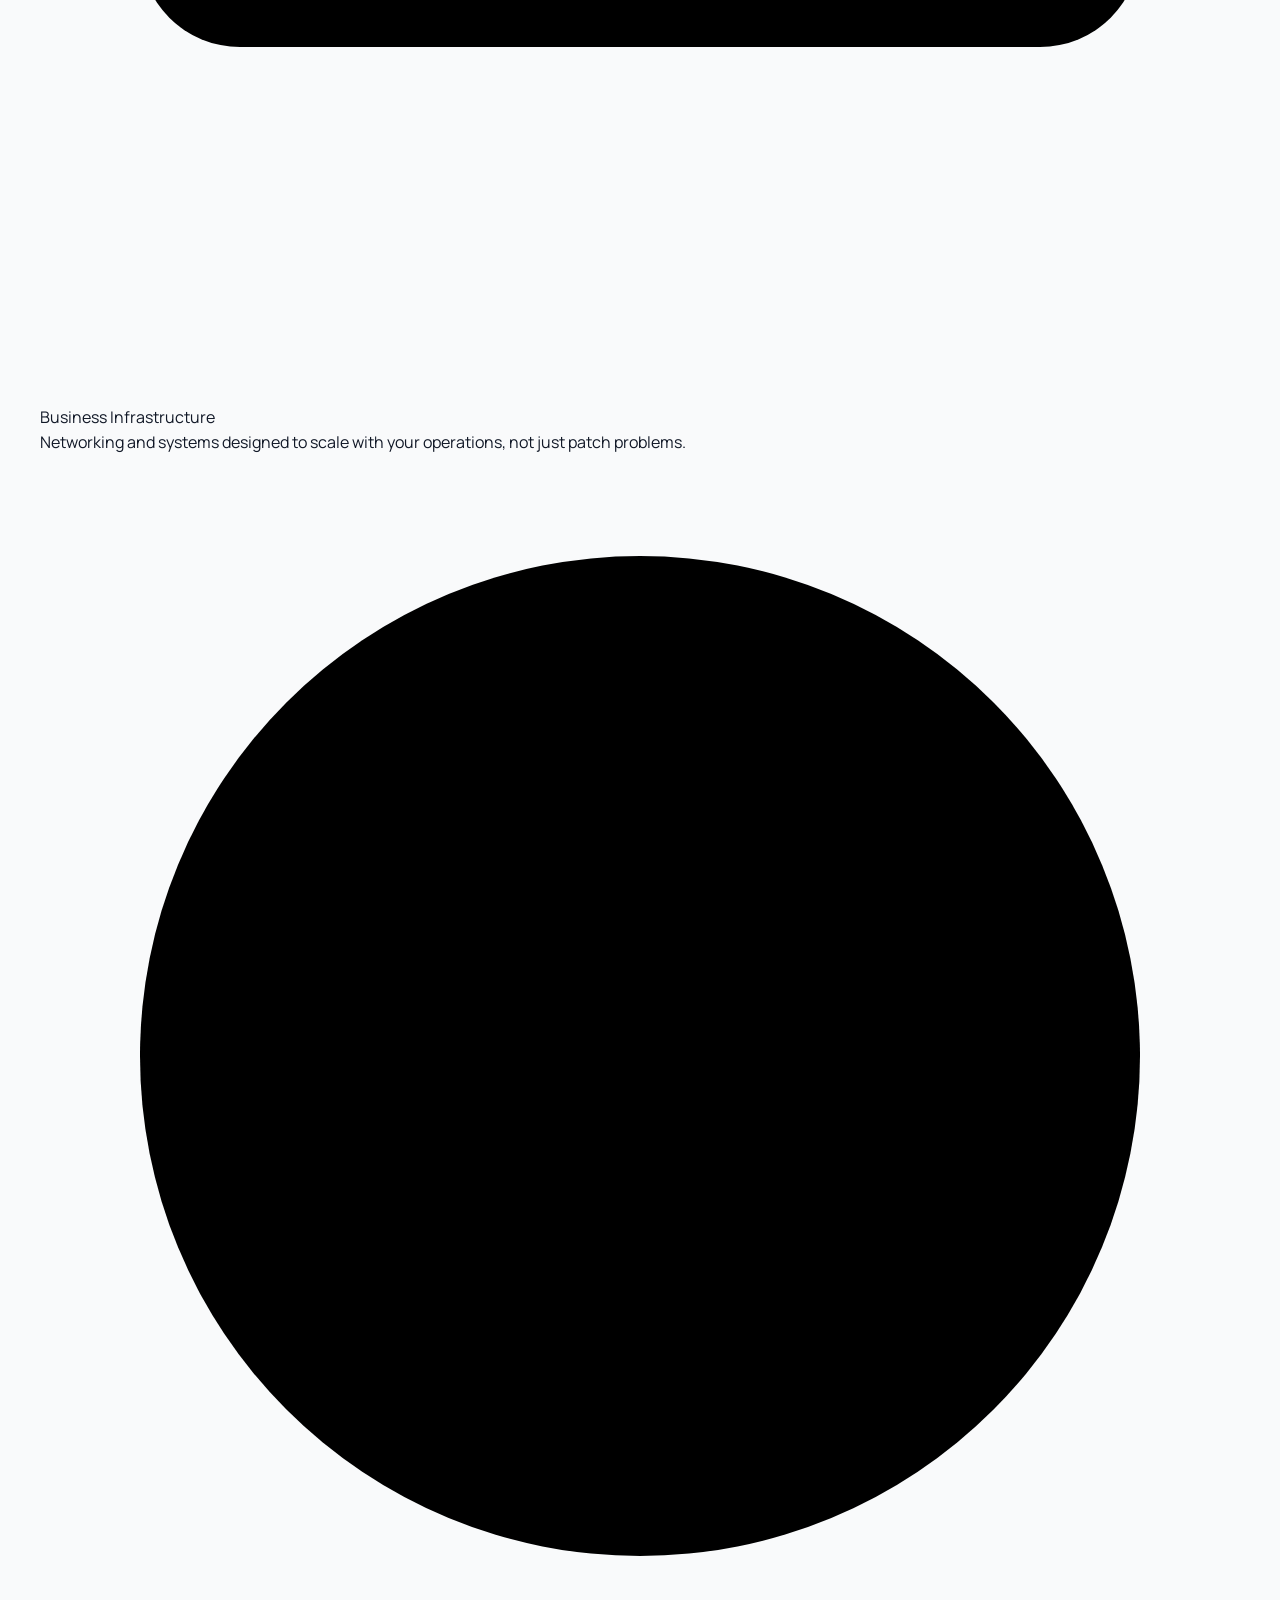
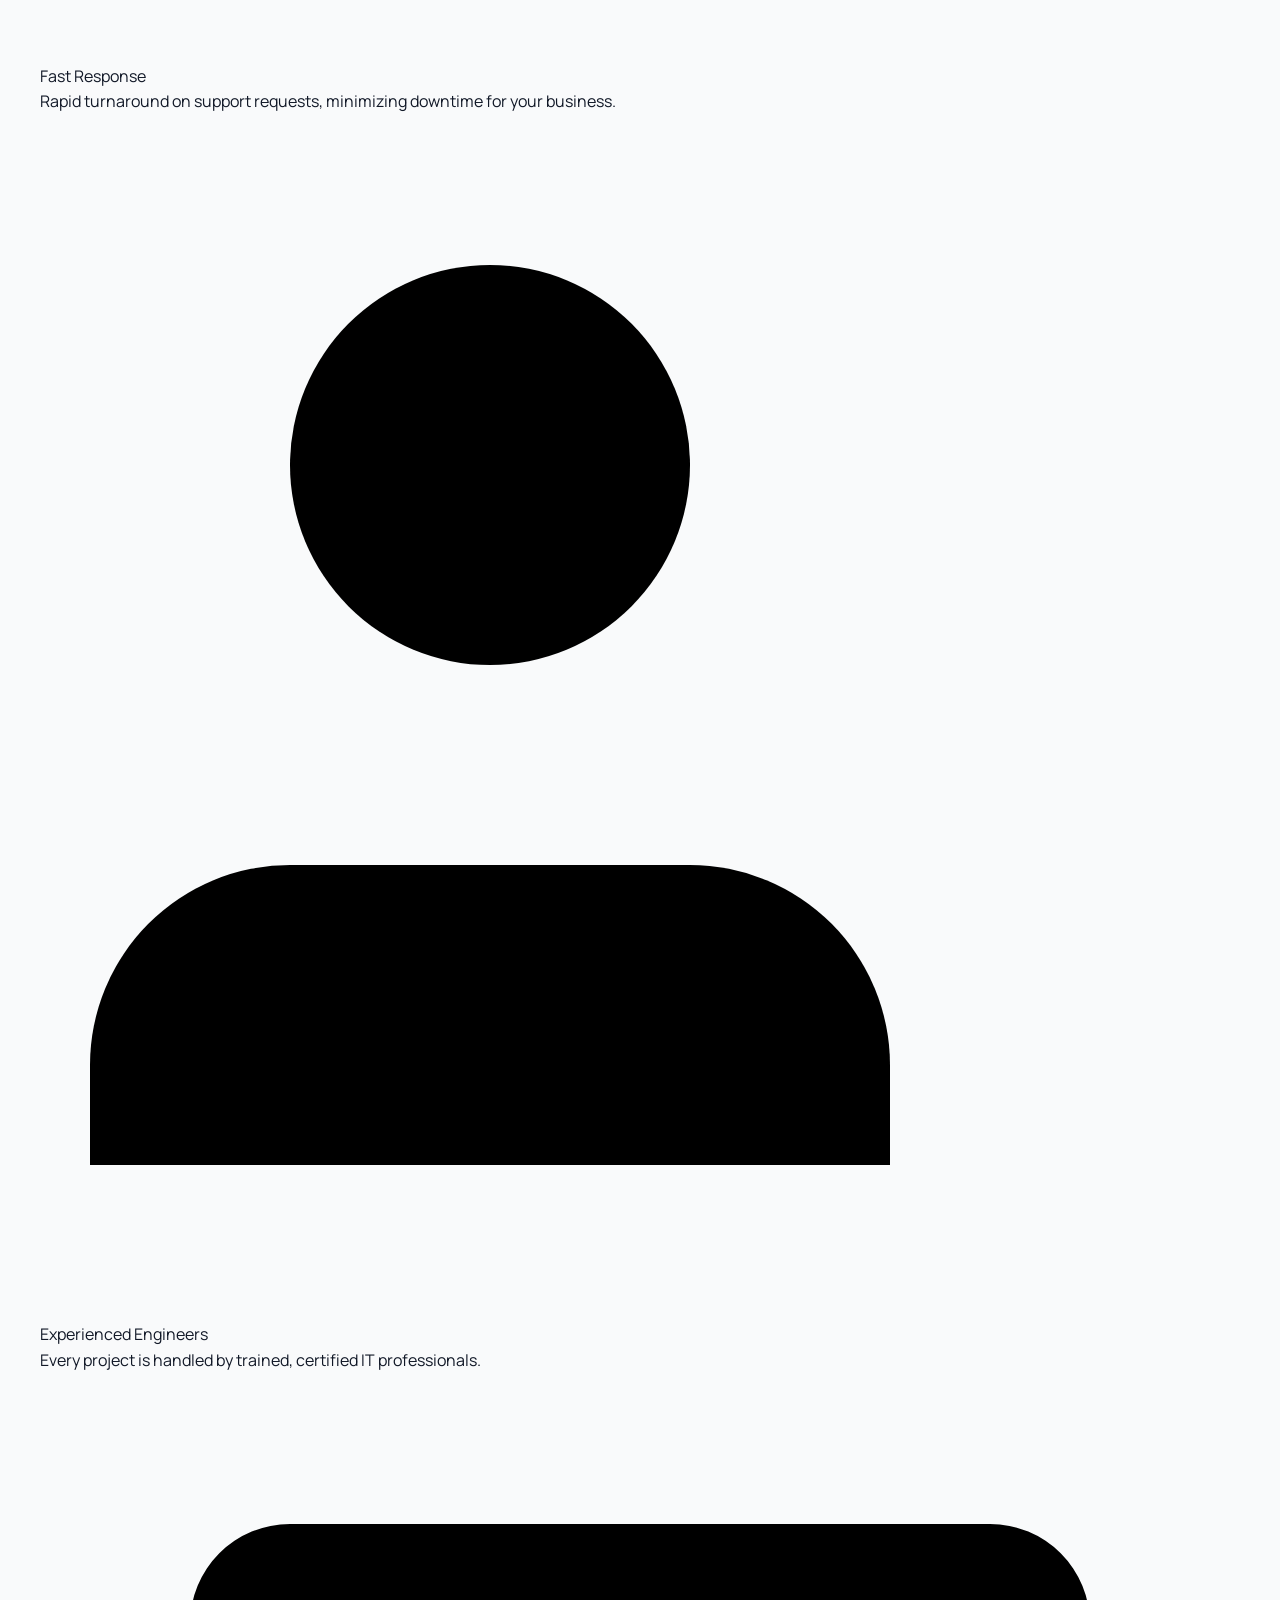
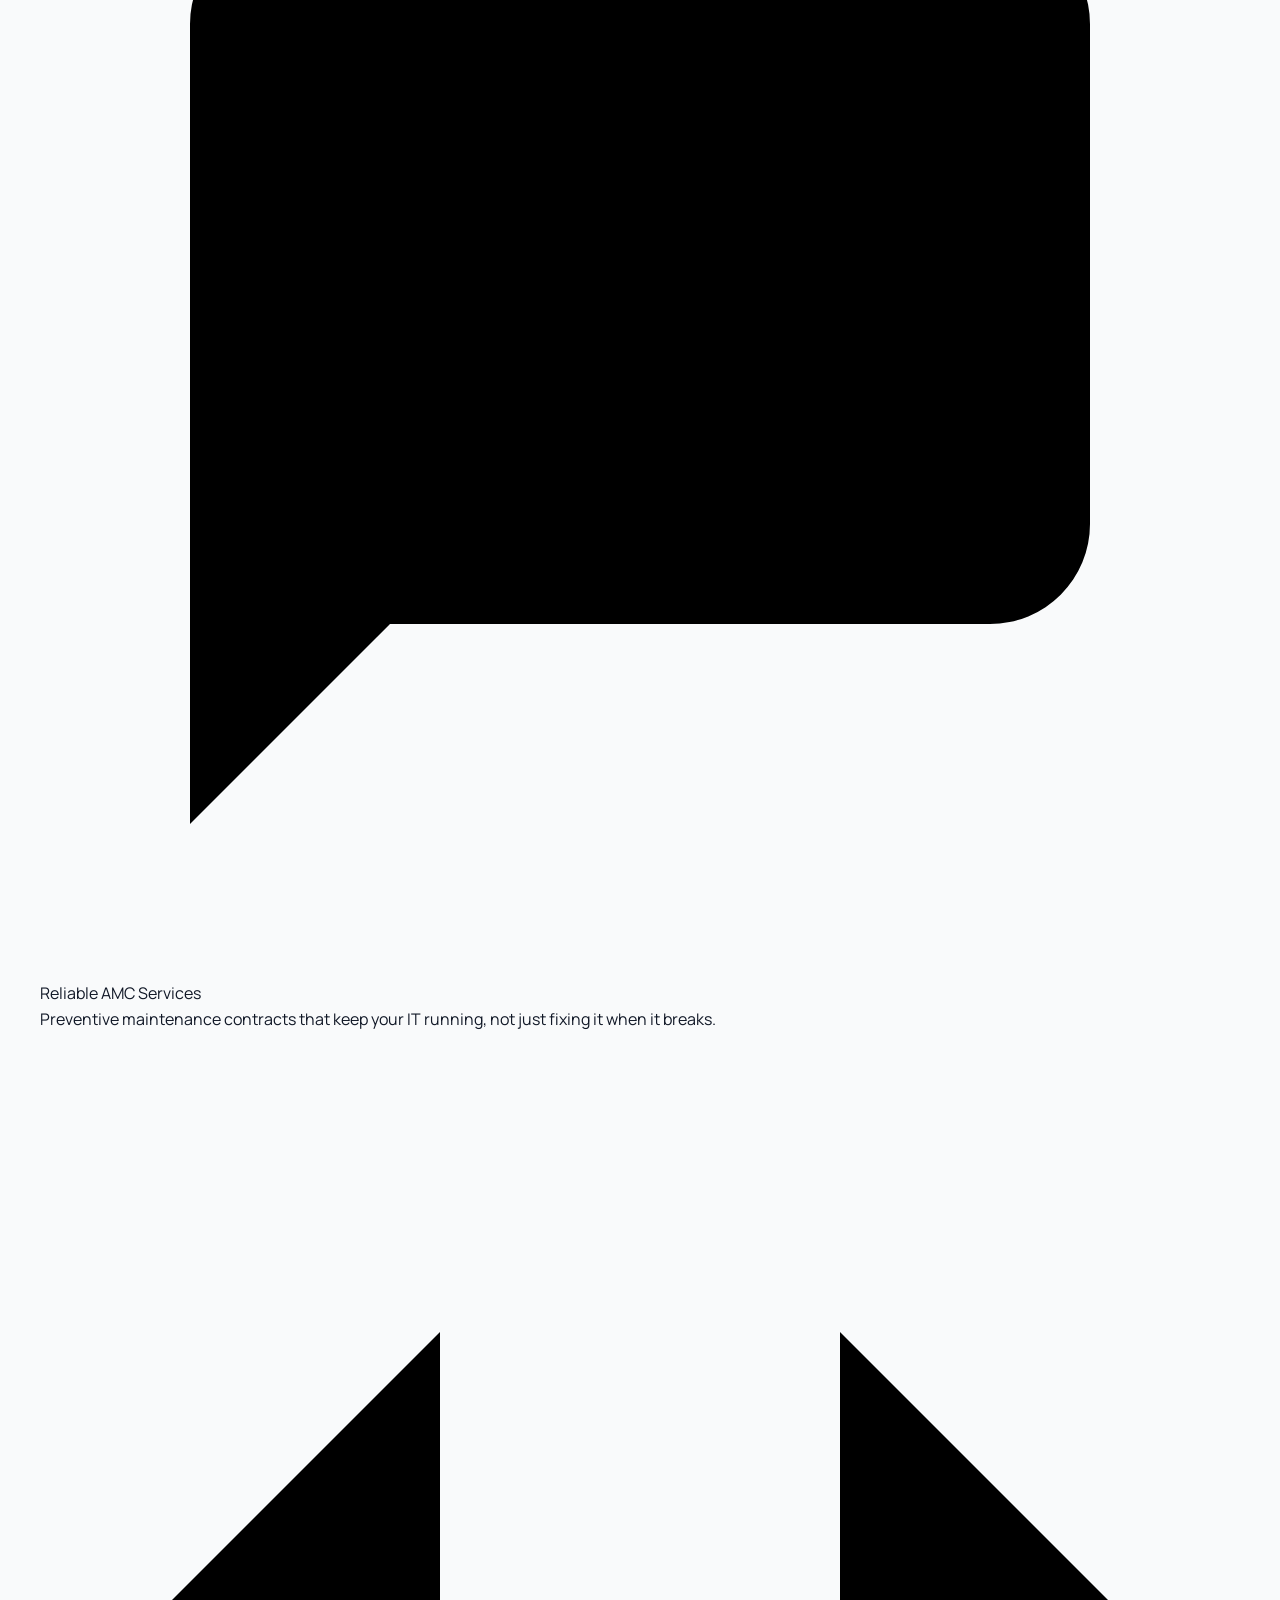
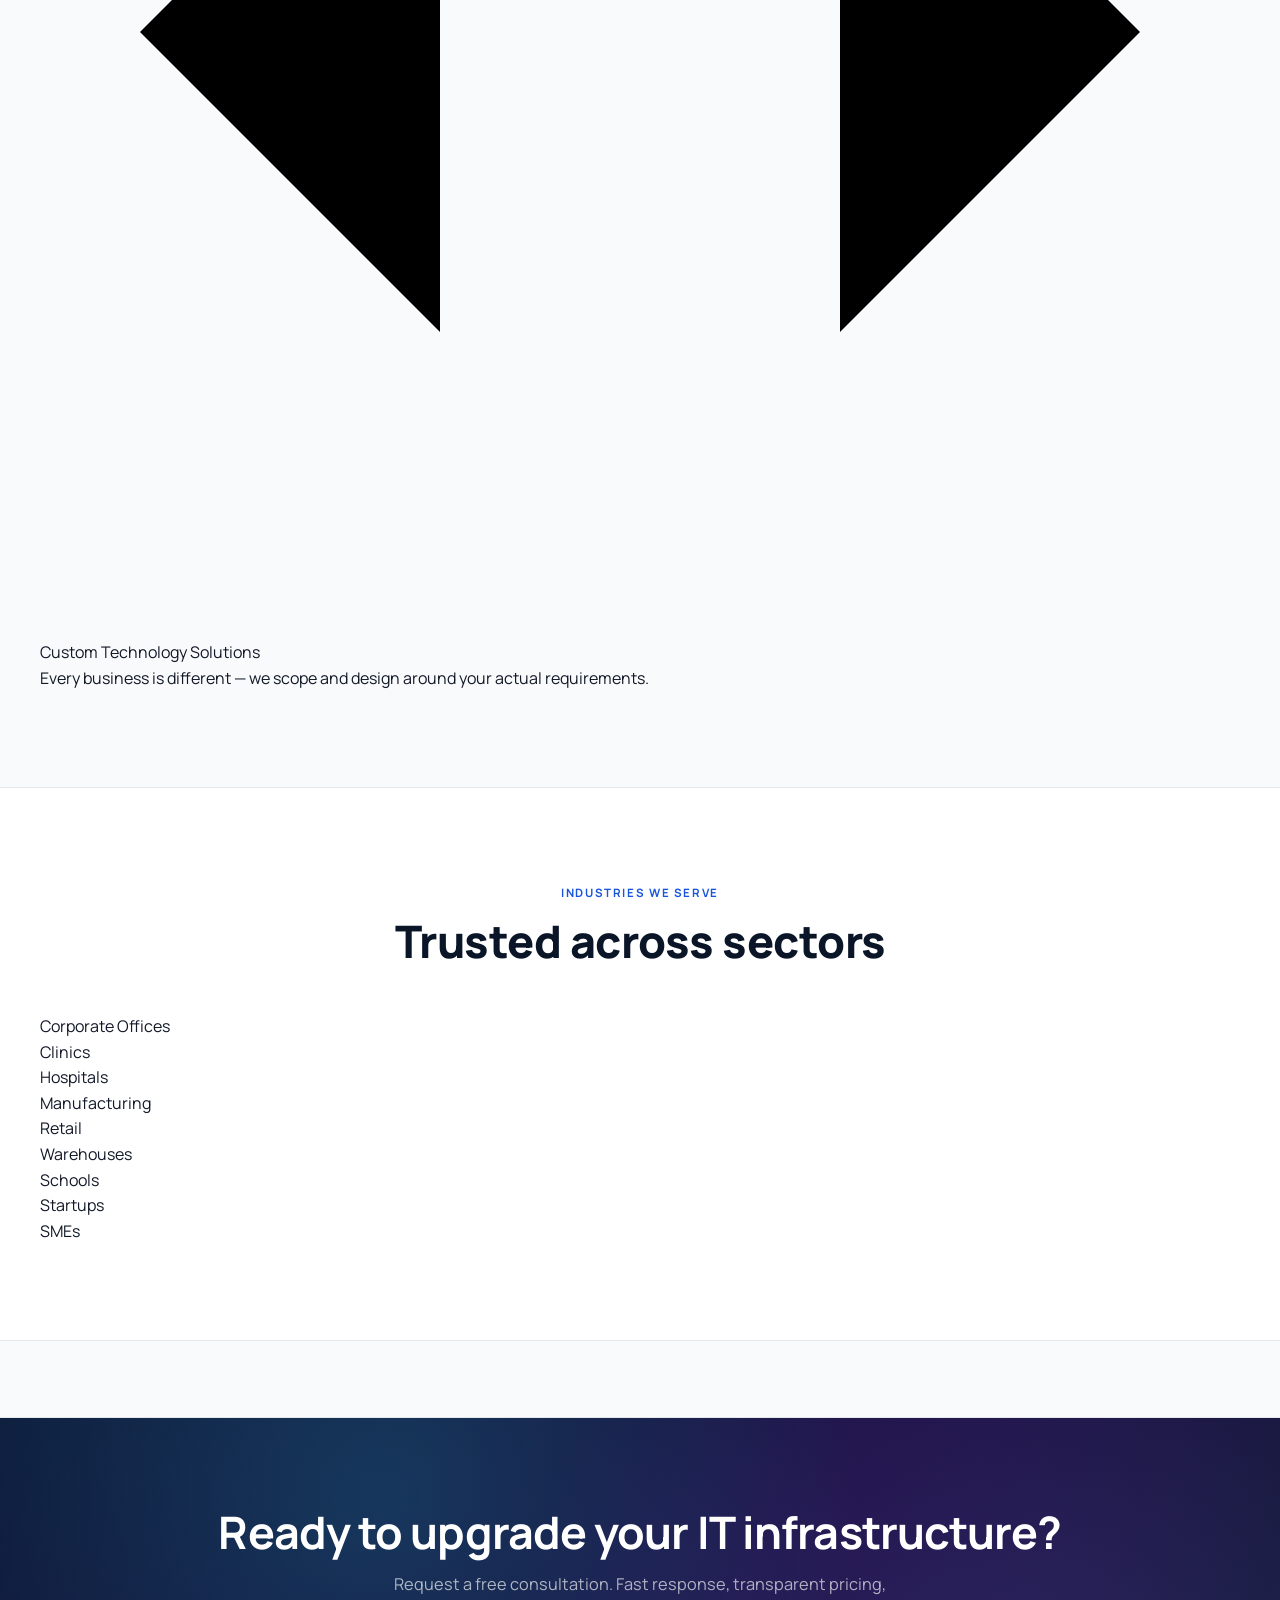
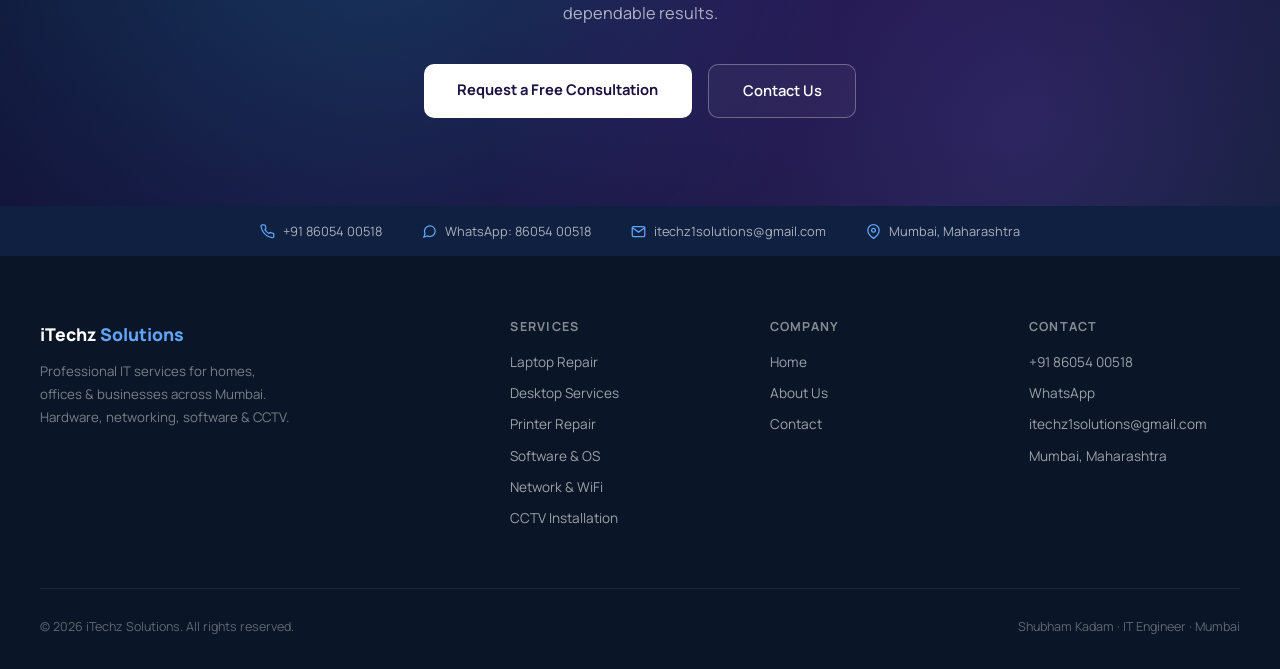
==== commit aff7dbc7: "Update index.html" ====
--- a/index.html
+++ b/index.html
@@ -3,228 +3,316 @@
 <head>
 <meta charset="UTF-8"/>
 <meta name="viewport" content="width=device-width,initial-scale=1"/>
-<title>iTechz Solutions — Professional IT Sales & Services Mumbai</title>
+<title>iTechz Solutions — IT Infrastructure & Technology Solutions for Business</title>
+<meta name="description" content="Professional IT support, enterprise networking, CCTV solutions, website development and Annual Maintenance Contracts for businesses across Mumbai."/>
 <link rel="preconnect" href="https://fonts.googleapis.com"/>
-<link href="https://fonts.googleapis.com/css2?family=Manrope:wght@400;500;600;700;800&family=Playfair+Display:ital,wght@0,700;1,700&display=swap" rel="stylesheet"/>
+<link href="https://fonts.googleapis.com/css2?family=Manrope:wght@400;500;600;700;800&family=Space+Grotesk:wght@500;600;700&display=swap" rel="stylesheet"/>
 <link rel="stylesheet" href="style.css"/>
 <style>
 /* ── HERO ── */
 .hero {
-  padding-top: 68px;
-  background: var(--navy);
+  padding-top: 72px;
+  background: var(--bg);
   min-height: 92vh;
   display: flex; align-items: center;
   position: relative; overflow: hidden;
 }
+.hero-mesh {
+  position: absolute; inset: 0; z-index: 0; pointer-events: none;
+  overflow: hidden;
+}
+.mesh-blob {
+  position: absolute; border-radius: 50%; filter: blur(60px);
+  will-change: transform;
+}
+.mesh-blob.b1 {
+  width: 620px; height: 620px; top: -180px; left: -120px;
+  background: radial-gradient(circle, rgba(59,130,246,.35) 0%, transparent 70%);
+  animation: driftA 22s ease-in-out infinite;
+}
+.mesh-blob.b2 {
+  width: 560px; height: 560px; top: -100px; right: -180px;
+  background: radial-gradient(circle, rgba(139,92,246,.32) 0%, transparent 70%);
+  animation: driftB 26s ease-in-out infinite;
+}
+.mesh-blob.b3 {
+  width: 480px; height: 480px; bottom: -200px; left: 30%;
+  background: radial-gradient(circle, rgba(34,211,238,.22) 0%, transparent 70%);
+  animation: driftC 30s ease-in-out infinite;
+}
+@keyframes driftA { 0%,100%{transform:translate(0,0)} 50%{transform:translate(60px,40px)} }
+@keyframes driftB { 0%,100%{transform:translate(0,0)} 50%{transform:translate(-50px,50px)} }
+@keyframes driftC { 0%,100%{transform:translate(0,0)} 50%{transform:translate(40px,-30px)} }
+.hero-mouse-glow {
+  position: absolute; left: var(--mx); top: var(--my); width: 500px; height: 500px;
+  border-radius: 50%; transform: translate(-50%,-50%);
+  background: radial-gradient(circle, rgba(99,102,241,.10) 0%, transparent 70%);
+  pointer-events: none; z-index: 1; transition: left .25s ease-out, top .25s ease-out;
+}
 .hero-grid-bg {
-  position: absolute; inset: 0;
+  position: absolute; inset: 0; z-index: 1;
   background-image:
-    linear-gradient(rgba(255,255,255,.03) 1px, transparent 1px),
-    linear-gradient(90deg, rgba(255,255,255,.03) 1px, transparent 1px);
-  background-size: 60px 60px;
-}
-.hero-glow {
-  position: absolute; top: -20%; right: -10%;
-  width: 700px; height: 700px; border-radius: 50%;
-  background: radial-gradient(circle, rgba(26,86,219,.35) 0%, transparent 65%);
-  pointer-events: none;
-}
-.hero-glow2 {
-  position: absolute; bottom: -30%; left: -5%;
-  width: 500px; height: 500px; border-radius: 50%;
-  background: radial-gradient(circle, rgba(26,86,219,.15) 0%, transparent 65%);
-  pointer-events: none;
+    linear-gradient(rgba(255,255,255,.025) 1px, transparent 1px),
+    linear-gradient(90deg, rgba(255,255,255,.025) 1px, transparent 1px);
+  background-size: 56px 56px;
+  mask-image: radial-gradient(ellipse 70% 60% at 50% 30%, black, transparent 85%);
 }
 .hero-inner {
+  position: relative; z-index: 2;
+  max-width: 1240px; margin: 0 auto; padding: 5rem 2rem;
+  display: grid; grid-template-columns: 1fr 1fr; gap: 4rem; align-items: center;
+}
+@media(max-width:820px){.hero-inner{grid-template-columns:1fr;text-align:center}}
+
+.marquee-wrap {
+  background: var(--bg2); overflow: hidden; padding: 1.4rem 0;
+  border-top: 1px solid var(--line); border-bottom: 1px solid var(--line);
   position: relative; z-index: 1;
-  max-width: 1200px; margin: 0 auto; padding: 5rem 2rem;
-  display: grid; grid-template-columns: 1fr 1fr; gap: 4rem; align-items: center;
-}
-@media(max-width:820px){.hero-inner{grid-template-columns:1fr;text-align:center}}
+}
+.marquee-track {
+  display: flex; align-items: center; white-space: nowrap;
+  width: max-content;
+  animation: marqueeScroll 28s linear infinite;
+}
+.marquee-track span {
+  font-family: var(--serif); font-size: 1.2rem; font-weight: 700;
+  background: linear-gradient(90deg, var(--text), var(--text2));
+  -webkit-background-clip: text; background-clip: text; -webkit-text-fill-color: transparent;
+  padding: 0 .9rem; letter-spacing: .01em;
+}
+.marquee-track .marquee-dot { color: var(--cyan); opacity: .9; padding: 0 .9rem; }
+@keyframes marqueeScroll { from { transform: translateX(0); } to { transform: translateX(-50%); } }
+@media (prefers-reduced-motion: reduce) { .marquee-track { animation: none; } }
+
+.hero-terminal {
+  background: rgba(10,12,18,.7); border: 1px solid var(--line-strong); border-radius: 12px; overflow: hidden;
+  max-width: 380px; margin-bottom: 1.8rem;
+  box-shadow: var(--shadow-md);
+  backdrop-filter: blur(12px);
+  animation: fadeUp .7s 0s both;
+}
+.hero-terminal-bar {
+  display: flex; align-items: center; gap: .4rem;
+  padding: .6rem .8rem; background: rgba(255,255,255,.03);
+  border-bottom: 1px solid var(--line);
+}
+.hero-terminal-bar .dot { width: 8px; height: 8px; border-radius: 50%; }
+.dot.red { background: #ec6a5e; } .dot.yellow { background: #f4bf4f; } .dot.green { background: #61c454; }
+.hero-terminal-label { margin-left: .5rem; font-size: .68rem; color: var(--text3); font-family: var(--sans); letter-spacing: .02em; }
+.hero-terminal-body {
+  padding: .95rem .9rem 1.05rem; min-height: 20px;
+  font-family: 'Courier New', monospace; font-size: .8rem;
+  color: var(--cyan); white-space: pre;
+}
+.term-cursor { animation: blink 1s steps(1) infinite; color: var(--cyan); }
+
 .hero-eyebrow {
   display: inline-flex; align-items: center; gap: .5rem;
-  background: rgba(255,255,255,.07); border: 1px solid rgba(255,255,255,.12);
-  border-radius: 999px; padding: .35rem 1rem .35rem .55rem;
-  font-size: .75rem; font-weight: 600; color: rgba(255,255,255,.75);
-  letter-spacing: .06em; margin-bottom: 1.6rem;
-  animation: fadeUp .6s .1s both;
+  background: rgba(255,255,255,.03); border: 1px solid var(--line-strong);
+  border-radius: 999px; padding: .4rem 1.1rem .4rem .6rem;
+  font-size: .75rem; font-weight: 600; color: var(--text2);
+  letter-spacing: .06em; margin-bottom: 1.7rem;
+  animation: fadeUp .7s .1s both;
 }
 .hero-eyebrow-dot {
-  width: 7px; height: 7px; background: #22c55e; border-radius: 50%;
-  box-shadow: 0 0 6px #22c55e;
+  width: 7px; height: 7px; background: var(--cyan); border-radius: 50%;
+  box-shadow: 0 0 8px rgba(34,211,238,.7);
   animation: blink 2s infinite;
 }
 @keyframes blink{0%,100%{opacity:1}50%{opacity:.3}}
 .hero h1 {
-  font-size: clamp(2.4rem, 5vw, 4rem);
-  font-weight: 800; color: #fff; letter-spacing: -.6px;
-  line-height: 1.1; margin-bottom: 1.4rem;
-  animation: fadeUp .7s .2s both;
-}
-.hero h1 span {
-  background: linear-gradient(135deg, #60a5fa, #818cf8);
-  -webkit-background-clip: text; -webkit-text-fill-color: transparent;
-  background-clip: text;
-}
+  font-family: var(--serif);
+  font-size: clamp(2.5rem, 5vw, 4rem);
+  font-weight: 700; color: var(--text); letter-spacing: -.01em;
+  line-height: 1.1; margin-bottom: 1.5rem;
+  animation: fadeUp .8s .15s both;
+}
+.hero h1 .grad-text {
+  background: linear-gradient(120deg, var(--blue), var(--purple) 50%, var(--cyan));
+  -webkit-background-clip: text; background-clip: text; -webkit-text-fill-color: transparent;
+  background-size: 200% auto;
+  animation: gradShift 6s ease-in-out infinite;
+}
+@keyframes gradShift { 0%,100%{background-position:0% 50%} 50%{background-position:100% 50%} }
 .hero-sub {
-  font-size: 1.05rem; color: rgba(255,255,255,.6);
-  line-height: 1.8; max-width: 480px; margin-bottom: 2.5rem;
-  animation: fadeUp .7s .35s both;
+  font-size: 1.08rem; color: var(--text2);
+  line-height: 1.8; max-width: 480px; margin-bottom: 2.6rem;
+  animation: fadeUp .8s .3s both;
 }
 @media(max-width:820px){.hero-sub{margin-inline:auto}}
-.hero-actions {
-  display: flex; gap: 1rem; flex-wrap: wrap;
-  animation: fadeUp .7s .5s both;
-}
+.hero-actions { display: flex; gap: 1rem; flex-wrap: wrap; animation: fadeUp .8s .45s both; }
 @media(max-width:820px){.hero-actions{justify-content:center}}
 .hero-btn-primary {
-  padding: .85rem 2rem; background: var(--blue); color: #fff;
-  border: none; border-radius: 10px; font-size: .92rem; font-weight: 700;
+  position: relative; overflow: hidden;
+  padding: .9rem 2.1rem; color: #fff;
+  background: linear-gradient(135deg, var(--blue), var(--purple));
+  border: none; border-radius: var(--radius); font-size: .94rem; font-weight: 700;
   font-family: var(--sans); cursor: pointer; text-decoration: none;
-  box-shadow: 0 4px 20px rgba(26,86,219,.45);
-  transition: background .2s, transform .15s, box-shadow .2s;
+  box-shadow: 0 4px 20px rgba(59,130,246,.35);
+  transition: box-shadow .3s, transform .2s;
   display: inline-block;
 }
-.hero-btn-primary:hover { background: #1e63f5; transform: translateY(-2px); box-shadow: 0 8px 28px rgba(26,86,219,.55); }
+.hero-btn-primary:hover { box-shadow: 0 10px 32px rgba(139,92,246,.5); transform: translateY(-3px); }
 .hero-btn-outline {
-  padding: .85rem 2rem; background: transparent; color: rgba(255,255,255,.85);
-  border: 1.5px solid rgba(255,255,255,.2); border-radius: 10px;
-  font-size: .92rem; font-weight: 600; font-family: var(--sans); cursor: pointer;
-  transition: border-color .2s, background .2s, transform .15s;
+  padding: .9rem 2.1rem; background: rgba(255,255,255,.02); color: var(--text);
+  border: 1px solid var(--line-strong); border-radius: var(--radius);
+  font-size: .94rem; font-weight: 600; font-family: var(--sans); cursor: pointer;
+  transition: border-color .25s, background .25s, transform .2s;
   text-decoration: none; display: inline-block;
 }
-.hero-btn-outline:hover { border-color: rgba(255,255,255,.5); background: rgba(255,255,255,.06); transform: translateY(-2px); }
+.hero-btn-outline:hover { border-color: var(--cyan); background: rgba(34,211,238,.06); transform: translateY(-3px); }
 .hero-stats {
   display: grid; grid-template-columns: repeat(3, 1fr);
-  gap: 1.5rem; margin-top: 3rem;
-  animation: fadeUp .7s .65s both;
+  gap: 1.5rem; margin-top: 3.2rem;
+  animation: fadeUp .8s .6s both;
 }
 @media(max-width:820px){.hero-stats{max-width:400px;margin-inline:auto}}
-.hero-stat { }
-.hero-stat-num {
-  font-size: 2rem; font-weight: 800; color: #fff; letter-spacing: -.5px;
-}
-.hero-stat-num span { color: #60a5fa; }
-.hero-stat-lbl { font-size: .78rem; color: rgba(255,255,255,.45); margin-top: .1rem; }
-
-/* Hero right — services preview */
+.hero-stat-num { font-size: 2.1rem; font-weight: 700; color: var(--text); letter-spacing: -.5px; font-family: var(--serif); }
+.hero-stat-num span { color: var(--cyan); }
+.hero-stat-lbl { font-size: .78rem; color: var(--text3); margin-top: .15rem; }
+
+/* Hero right — illustration with float + parallax */
 .hero-right {
-  display: grid; grid-template-columns: 1fr 1fr; gap: 1rem;
-  animation: fadeUp .7s .4s both;
-}
-@media(max-width:820px){.hero-right{max-width:460px;margin-inline:auto}}
-.hero-card {
-  background: rgba(255,255,255,.06);
-  border: 1px solid rgba(255,255,255,.1);
-  border-radius: 14px; padding: 1.4rem 1.2rem;
-  transition: background .25s, border-color .25s, transform .25s;
-  text-decoration: none;
-}
-.hero-card:hover {
-  background: rgba(255,255,255,.1);
-  border-color: rgba(96,165,250,.4);
-  transform: translateY(-3px);
-}
-.hero-card-icon {
-  width: 40px; height: 40px; border-radius: 10px;
-  background: rgba(26,86,219,.35); display: grid; place-items: center; margin-bottom: .9rem;
-}
-.hero-card-icon svg { width: 19px; height: 19px; stroke: #93c5fd; fill: none; stroke-width: 1.8; stroke-linecap: round; stroke-linejoin: round; }
-.hero-card h3 { font-size: .88rem; font-weight: 700; color: #fff; margin-bottom: .3rem; }
-.hero-card p { font-size: .74rem; color: rgba(255,255,255,.45); line-height: 1.5; }
-
-/* ── WHY / TRUST BAR ── */
+  display: flex; align-items: center; justify-content: center;
+  animation: fadeUp .8s .35s both;
+  perspective: 1000px;
+}
+.hero-illustration {
+  width: 100%; max-width: 480px;
+  animation: floatY 6s ease-in-out infinite;
+  filter: drop-shadow(0 20px 60px rgba(59,130,246,.18));
+  transition: transform .3s ease-out;
+}
+@keyframes floatY { 0%,100%{transform:translateY(0)} 50%{transform:translateY(-14px)} }
+@media(max-width:820px){.hero-right{max-width:420px;margin-inline:auto;margin-top:1rem}}
+
+/* ── TRUST BAR ── */
 .trust-bar {
   background: var(--bg2); border-top: 1px solid var(--line); border-bottom: 1px solid var(--line);
-  padding: 2.5rem 2rem;
-}
-.trust-bar-inner {
-  max-width: 1100px; margin: 0 auto;
-  display: grid; grid-template-columns: repeat(4,1fr); gap: 2rem;
-}
+  padding: 2.6rem 2rem; position: relative; z-index: 1;
+}
+.trust-bar-inner { max-width: 1140px; margin: 0 auto; display: grid; grid-template-columns: repeat(4,1fr); gap: 2rem; }
 @media(max-width:720px){.trust-bar-inner{grid-template-columns:repeat(2,1fr)}}
 .trust-item { display: flex; align-items: flex-start; gap: .9rem; }
 .trust-icon {
-  width: 42px; height: 42px; border-radius: 10px;
-  background: var(--blue-lt); display: grid; place-items: center; flex-shrink: 0;
-}
-.trust-icon svg { width: 18px; height: 18px; stroke: var(--blue); fill: none; stroke-width: 2; stroke-linecap: round; }
-.trust-title { font-size: .88rem; font-weight: 700; color: var(--navy); margin-bottom: .15rem; }
-.trust-sub { font-size: .76rem; color: var(--gray); line-height: 1.5; }
+  width: 44px; height: 44px; border-radius: 11px;
+  background: linear-gradient(135deg, rgba(59,130,246,.15), rgba(139,92,246,.15));
+  border: 1px solid rgba(139,92,246,.2);
+  display: grid; place-items: center; flex-shrink: 0;
+  transition: transform .3s;
+}
+.trust-item:hover .trust-icon { transform: scale(1.1) rotate(-4deg); }
+.trust-icon svg { width: 19px; height: 19px; stroke: var(--cyan); fill: none; stroke-width: 2; stroke-linecap: round; }
+.trust-title { font-size: .89rem; font-weight: 700; color: var(--text); margin-bottom: .2rem; }
+.trust-sub { font-size: .77rem; color: var(--text3); line-height: 1.5; }
 
 /* ── SERVICES OVERVIEW ── */
-.services-grid {
-  display: grid; grid-template-columns: repeat(3,1fr); gap: 1.5rem;
-}
+.services-grid { display: grid; grid-template-columns: repeat(3,1fr); gap: 1.6rem; }
 @media(max-width:900px){.services-grid{grid-template-columns:repeat(2,1fr)}}
 @media(max-width:560px){.services-grid{grid-template-columns:1fr}}
 .svc-card {
-  background: var(--bg); border: 1px solid var(--line);
+  background: rgba(255,255,255,.02); border: 1px solid var(--line);
   border-radius: var(--radius-lg); overflow: hidden;
-  transition: border-color .25s, box-shadow .25s, transform .25s;
+  backdrop-filter: blur(10px);
+  transition: border-color .3s, box-shadow .4s, transform .4s;
   text-decoration: none; color: inherit; display: block;
-}
-.svc-card:hover { border-color: #bfdbfe; box-shadow: var(--shadow-md); transform: translateY(-4px); }
-.svc-img {
-  width: 100%; height: 175px; object-fit: cover;
-  display: block; transition: transform .4s;
-}
-.svc-card:hover .svc-img { transform: scale(1.04); }
-.svc-img-wrap { overflow: hidden; }
-.svc-body { padding: 1.5rem; }
+  position: relative;
+}
+.svc-card:hover { border-color: rgba(59,130,246,.45); box-shadow: var(--shadow-glow-blue); transform: translateY(-6px); }
+.svc-img-wrap { overflow: hidden; position: relative; }
+.svc-img-wrap::after {
+  content: ''; position: absolute; inset: 0;
+  background: linear-gradient(180deg, transparent 40%, rgba(6,7,10,.5));
+}
+.svc-img { width: 100%; height: 180px; object-fit: cover; display: block; transition: transform .5s; }
+.svc-card:hover .svc-img { transform: scale(1.06); }
+.svc-body { padding: 1.6rem; }
 .svc-chip { margin-bottom: .7rem; }
-.svc-title { font-size: 1.05rem; font-weight: 700; color: var(--navy); margin-bottom: .5rem; }
-.svc-desc { font-size: .82rem; color: var(--gray); line-height: 1.7; margin-bottom: 1rem; }
-.svc-link { font-size: .8rem; font-weight: 700; color: var(--blue); display: flex; align-items: center; gap: .3rem; }
-.svc-link::after { content: '→'; transition: transform .2s; }
-.svc-card:hover .svc-link::after { transform: translateX(4px); }
+.svc-title { font-size: 1.06rem; font-weight: 700; color: var(--text); margin-bottom: .5rem; font-family: var(--serif); }
+.svc-desc { font-size: .83rem; color: var(--text2); line-height: 1.7; margin-bottom: 1rem; }
+.svc-link { font-size: .8rem; font-weight: 700; color: var(--cyan); display: flex; align-items: center; gap: .3rem; }
+.svc-link::after { content: '→'; transition: transform .25s; }
+.svc-card:hover .svc-link::after { transform: translateX(5px); }
 
 /* ── CTA BANNER ── */
 .cta-banner {
-  background: var(--blue); padding: 5rem 2rem; text-align: center;
+  background: linear-gradient(135deg, #0e1a3a 0%, #1a1040 55%, #0c1b2e 100%);
+  padding: 5.5rem 2rem; text-align: center;
   position: relative; overflow: hidden;
 }
 .cta-banner::before {
   content: ''; position: absolute; inset: 0;
-  background: linear-gradient(135deg, rgba(255,255,255,.05) 0%, transparent 60%);
-}
-.cta-banner h2 { font-size: clamp(1.8rem,3.5vw,2.8rem); font-weight: 800; color: #fff; margin-bottom: .75rem; letter-spacing:-.4px; }
-.cta-banner p { font-size: 1rem; color: rgba(255,255,255,.7); max-width: 500px; margin: 0 auto 2.2rem; line-height: 1.75; }
-.cta-banner-btns { display: flex; gap: 1rem; justify-content: center; flex-wrap: wrap; }
+  background: radial-gradient(circle at 30% 20%, rgba(34,211,238,.18) 0%, transparent 50%),
+              radial-gradient(circle at 80% 80%, rgba(139,92,246,.22) 0%, transparent 50%);
+}
+.cta-banner h2 { position: relative; font-size: clamp(1.9rem,3.5vw,2.9rem); font-weight: 700; color: #fff; margin-bottom: .8rem; letter-spacing:-.02em; }
+.cta-banner p { position: relative; font-size: 1.02rem; color: rgba(255,255,255,.65); max-width: 500px; margin: 0 auto 2.3rem; line-height: 1.75; }
+.cta-banner-btns { position: relative; display: flex; gap: 1rem; justify-content: center; flex-wrap: wrap; }
 .btn-white {
-  padding: .85rem 2rem; background: #fff; color: var(--blue);
-  border: none; border-radius: 10px; font-size: .9rem; font-weight: 700;
+  padding: .9rem 2.1rem; background: #fff; color: #1a1040;
+  border: none; border-radius: 10px; font-size: .92rem; font-weight: 700;
   font-family: var(--sans); cursor: pointer; text-decoration: none;
   display: inline-block;
-  transition: background .2s, transform .15s;
-}
-.btn-white:hover { background: #f0f9ff; transform: translateY(-2px); }
+  transition: box-shadow .3s, transform .2s;
+}
+.btn-white:hover { box-shadow: 0 8px 28px rgba(255,255,255,.25); transform: translateY(-3px); }
 .btn-white-outline {
-  padding: .85rem 2rem; background: transparent; color: #fff;
-  border: 1.5px solid rgba(255,255,255,.4); border-radius: 10px;
-  font-size: .9rem; font-weight: 600; font-family: var(--sans); cursor: pointer;
+  padding: .9rem 2.1rem; background: rgba(255,255,255,.04); color: #fff;
+  border: 1px solid rgba(255,255,255,.3); border-radius: 10px;
+  font-size: .92rem; font-weight: 600; font-family: var(--sans); cursor: pointer;
   text-decoration: none; display: inline-block;
-  transition: border-color .2s, background .2s, transform .15s;
-}
-.btn-white-outline:hover { border-color: rgba(255,255,255,.8); background: rgba(255,255,255,.08); transform: translateY(-2px); }
+  transition: border-color .25s, background .25s, transform .2s;
+}
+.btn-white-outline:hover { border-color: rgba(255,255,255,.7); background: rgba(255,255,255,.1); transform: translateY(-3px); }
 </style>
+  <!-- Meta Pixel Code -->
+<script>
+!function(f,b,e,v,n,t,s)
+{if(f.fbq)return;n=f.fbq=function(){n.callMethod?
+n.callMethod.apply(n,arguments):n.queue.push(arguments)};
+if(!f._fbq)f._fbq=n;n.push=n;n.loaded=!0;n.version='2.0';
+n.queue=[];t=b.createElement(e);t.async=!0;
+t.src=v;s=b.getElementsByTagName(e)[0];
+s.parentNode.insertBefore(t,s)}(window, document,'script',
+'https://connect.facebook.net/en_US/fbevents.js');
+fbq('init', '1063652356216922');
+fbq('track', 'PageView');
+</script>
+<noscript><img height="1" width="1" style="display:none"
+src="https://www.facebook.com/tr?id=1063652356216922&ev=PageView&noscript=1"
+/></noscript>
+<!-- End Meta Pixel Code -->
+</head>
 </head>
 <body>
 <!-- NAV injected by JS -->
 
 <!-- HERO -->
-<section class="hero">
+<section class="hero" id="heroSection">
+  <div class="hero-mesh">
+    <div class="mesh-blob b1"></div>
+    <div class="mesh-blob b2"></div>
+    <div class="mesh-blob b3"></div>
+  </div>
+  <div class="hero-mouse-glow" id="heroMouseGlow"></div>
   <div class="hero-grid-bg"></div>
-  <div class="hero-glow"></div>
-  <div class="hero-glow2"></div>
   <div class="hero-inner">
     <div class="hero-left">
+      <div class="hero-terminal">
+        <div class="hero-terminal-bar">
+          <span class="dot red"></span><span class="dot yellow"></span><span class="dot green"></span>
+          <span class="hero-terminal-label">system-status.log</span>
+        </div>
+        <div class="hero-terminal-body">
+          <span class="term-line" id="termLine"></span><span class="term-cursor">|</span>
+        </div>
+      </div>
       <div class="hero-eyebrow">
         <span class="hero-eyebrow-dot"></span>
-        Available Now · Mumbai, Maharashtra
-      </div>
-      <h1>Professional IT Sales & Services<br>you can <span>trust</span></h1>
-      <p class="hero-sub">From laptop & desktop hardware repair to network setup, software installation, antivirus protection, and CCTV surveillance — iTechz Solutions delivers expert IT support for homes and businesses.</p>
+        Serving Businesses Across Mumbai
+      </div>
+      <h1>Professional IT Infrastructure & <span class="grad-text">Technology Solutions</span></h1>
+      <p class="hero-sub">Complete IT Support, Enterprise Networking, CCTV Solutions, Website Development and Annual Maintenance Contracts for Businesses.</p>
       <div class="hero-actions">
         <a class="hero-btn-primary" href="services.html">View All Services</a>
         <a class="hero-btn-outline" href="contact.html">Book a Visit</a>
@@ -232,7 +320,7 @@
       <div class="hero-stats">
         <div class="hero-stat">
           <div class="hero-stat-num">500<span>+</span></div>
-          <div class="hero-stat-lbl">Clients Served</div>
+          <div class="hero-stat-lbl">Businesses Served</div>
         </div>
         <div class="hero-stat">
           <div class="hero-stat-num">6<span>+</span></div>
@@ -240,41 +328,12 @@
         </div>
         <div class="hero-stat">
           <div class="hero-stat-num">99<span>%</span></div>
-          <div class="hero-stat-lbl">Satisfaction Rate</div>
+          <div class="hero-stat-lbl">Client Satisfaction</div>
         </div>
       </div>
     </div>
     <div class="hero-right">
-      <a class="hero-card" href="services.html#laptop">
-        <div class="hero-card-icon"><svg viewBox="0 0 24 24"><rect x="2" y="3" width="20" height="14" rx="2"/><line x1="2" y1="20" x2="22" y2="20"/></svg></div>
-        <h3>Laptop Repair</h3>
-        <p>Screen, keyboard, battery, motherboard & more</p>
-      </a>
-      <a class="hero-card" href="services.html#desktop">
-        <div class="hero-card-icon"><svg viewBox="0 0 24 24"><rect x="2" y="3" width="20" height="14" rx="2"/><line x1="8" y1="21" x2="16" y2="21"/><line x1="12" y1="17" x2="12" y2="21"/></svg></div>
-        <h3>Desktop Services</h3>
-        <p>Full hardware repair & custom PC builds</p>
-      </a>
-      <a class="hero-card" href="services.html#network">
-        <div class="hero-card-icon"><svg viewBox="0 0 24 24"><circle cx="12" cy="5" r="3"/><circle cx="4" cy="19" r="3"/><circle cx="20" cy="19" r="3"/><line x1="12" y1="8" x2="4" y2="16"/><line x1="12" y1="8" x2="20" y2="16"/></svg></div>
-        <h3>Network & WiFi</h3>
-        <p>Router setup, LAN cabling, VPN & more</p>
-      </a>
-      <a class="hero-card" href="services.html#cctv">
-        <div class="hero-card-icon"><svg viewBox="0 0 24 24"><path d="M23 7l-7 5 7 5V7z"/><rect x="1" y="5" width="15" height="14" rx="2"/></svg></div>
-        <h3>CCTV Installation</h3>
-        <p>HD cameras, DVR/NVR, remote viewing setup</p>
-      </a>
-      <a class="hero-card" href="services.html#printer">
-        <div class="hero-card-icon"><svg viewBox="0 0 24 24"><polyline points="6 9 6 2 18 2 18 9"/><path d="M6 18H4a2 2 0 0 1-2-2v-5a2 2 0 0 1 2-2h16a2 2 0 0 1 2 2v5a2 2 0 0 1-2 2h-2"/><rect x="6" y="14" width="12" height="8"/></svg></div>
-        <h3>Printer Repair</h3>
-        <p>Inkjet, laser, multifunction — all brands</p>
-      </a>
-      <a class="hero-card" href="services.html#software">
-        <div class="hero-card-icon"><svg viewBox="0 0 24 24"><polyline points="16 18 22 12 16 6"/><polyline points="8 6 2 12 8 18"/></svg></div>
-        <h3>Software & OS</h3>
-        <p>Windows, antivirus, Office & configuration</p>
-      </a>
+      <img class="hero-illustration" src="assets/hero-illustration.svg" alt="Illustration of connected office network infrastructure with server, CCTV, and monitoring devices"/>
     </div>
   </div>
 </section>
@@ -285,22 +344,22 @@
     <div class="trust-item reveal">
       <div class="trust-icon"><svg viewBox="0 0 24 24"><circle cx="12" cy="12" r="10"/><polyline points="12 6 12 12 16 14"/></svg></div>
       <div>
-        <div class="trust-title">24-Hour Turnaround</div>
-        <div class="trust-sub">Most repairs completed same or next day</div>
+        <div class="trust-title">Fast Response</div>
+        <div class="trust-sub">Rapid turnaround on all support requests</div>
       </div>
     </div>
     <div class="trust-item reveal">
       <div class="trust-icon"><svg viewBox="0 0 24 24"><path d="M3 9l9-7 9 7v11a2 2 0 0 1-2 2H5a2 2 0 0 1-2-2z"/></svg></div>
       <div>
-        <div class="trust-title">Doorstep Service</div>
-        <div class="trust-sub">We come to your home or office</div>
+        <div class="trust-title">On-Site & Remote Support</div>
+        <div class="trust-sub">We work at your office, site or remotely</div>
       </div>
     </div>
     <div class="trust-item reveal">
       <div class="trust-icon"><svg viewBox="0 0 24 24"><path d="M12 22s8-4 8-10V5l-8-3-8 3v7c0 6 8 10 8 10z"/></svg></div>
       <div>
-        <div class="trust-title">Warranty on All Work</div>
-        <div class="trust-sub">Every repair backed by service guarantee</div>
+        <div class="trust-title">Experienced Engineers</div>
+        <div class="trust-sub">Certified professionals on every project</div>
       </div>
     </div>
     <div class="trust-item reveal">
@@ -314,84 +373,160 @@
 </div>
 
 <!-- SERVICES OVERVIEW -->
+<div class="connect-divider reveal-line">
+  <svg viewBox="0 0 1200 32" preserveAspectRatio="none">
+    <path d="M0,16 L500,16 L520,4 L680,4 L700,16 L1200,16"/>
+    <circle cx="520" cy="4" r="3"/>
+  </svg>
+</div>
 <section class="section" style="background:var(--bg)">
   <div class="container">
     <div style="display:flex;justify-content:space-between;align-items:flex-end;flex-wrap:wrap;gap:1.5rem;margin-bottom:3rem">
       <div class="reveal">
         <span class="eyebrow">Our Services</span>
-        <h2 class="section-title" style="margin-bottom:0">Everything IT, <br>handled professionally</h2>
+        <h2 class="section-title" style="margin-bottom:0">Enterprise IT solutions,<br>built for business</h2>
       </div>
       <a class="btn-primary reveal" href="services.html" style="flex-shrink:0">View All Services →</a>
     </div>
     <div class="services-grid">
-      <a class="svc-card reveal" href="services.html#laptop">
-        <div class="svc-img-wrap"><img class="svc-img" src="laptop Repair.png" alt="Laptop repair"/></div>
+      <a class="svc-card reveal" href="services.html#it-support">
+        <div class="svc-img-wrap"><img class="svc-img" src="laptop Repair.png" alt="IT support and hardware solutions"/></div>
         <div class="svc-body">
-          <div class="svc-chip"><span class="chip">Hardware</span></div>
-          <div class="svc-title">Laptop Repair</div>
-          <p class="svc-desc">Screen, keyboard, battery, motherboard, RAM/SSD upgrades, water damage & more for all major brands.</p>
+          <div class="svc-chip"><span class="chip">IT Support</span></div>
+          <div class="svc-title">IT Support & Hardware Solutions</div>
+          <p class="svc-desc">Complete hardware, software and OS support for businesses — installation, upgrades, backup & recovery.</p>
           <div class="svc-link">Learn More</div>
         </div>
       </a>
-      <a class="svc-card reveal" href="services.html#desktop">
-        <div class="svc-img-wrap"><img class="svc-img" src="Desktop Repair.png" alt="Desktop repair"/></div>
+      <a class="svc-card reveal" href="services.html#infrastructure">
+        <div class="svc-img-wrap"><img class="svc-img" src="networking.png" alt="IT infrastructure and networking"/></div>
         <div class="svc-body">
-          <div class="svc-chip"><span class="chip">Hardware</span></div>
-          <div class="svc-title">Desktop Services</div>
-          <p class="svc-desc">Full hardware repair, upgrades, SMPS replacement, and custom PC builds for home and office.</p>
-          <div class="svc-link">Learn More</div>
-        </div>
-      </a>
-      <a class="svc-card reveal" href="services.html#network">
-        <div class="svc-img-wrap"><img class="svc-img" src="networking.png" alt="Network setup"/></div>
-        <div class="svc-body">
-          <div class="svc-chip"><span class="chip">Networking</span></div>
-          <div class="svc-title">Network & WiFi</div>
-          <p class="svc-desc">Router setup, LAN cabling, mesh networks, VPN, firewall configuration & troubleshooting.</p>
+          <div class="svc-chip"><span class="chip">Infrastructure</span></div>
+          <div class="svc-title">IT Infrastructure & Networking</div>
+          <p class="svc-desc">Office network design, structured cabling, firewalls, VLANs and enterprise WiFi deployment.</p>
           <div class="svc-link">Learn More</div>
         </div>
       </a>
       <a class="svc-card reveal" href="services.html#cctv">
-        <div class="svc-img-wrap"><img class="svc-img" src="cctv.png" alt="CCTV"/></div>
+        <div class="svc-img-wrap"><img class="svc-img" src="cctv.png" alt="CCTV and surveillance solutions"/></div>
         <div class="svc-body">
           <div class="svc-chip"><span class="chip">Security</span></div>
-          <div class="svc-title">CCTV Installation</div>
-          <p class="svc-desc">HD & 4K cameras, DVR/NVR, mobile remote viewing, night vision & annual maintenance.</p>
+          <div class="svc-title">CCTV & Surveillance Solutions</div>
+          <p class="svc-desc">IP camera setup, DVR/NVR configuration, remote monitoring and maintenance contracts.</p>
           <div class="svc-link">Learn More</div>
         </div>
       </a>
-      <a class="svc-card reveal" href="services.html#printer">
-        <div class="svc-img-wrap"><img class="svc-img" src="Printer Repair.png" alt="Printer repair"/></div>
+      <a class="svc-card reveal" href="services.html#web">
+        <div class="svc-img-wrap"><img class="svc-img" src="software.png" alt="Website development and management"/></div>
         <div class="svc-body">
-          <div class="svc-chip"><span class="chip">Printer</span></div>
-          <div class="svc-title">Printer Repair</div>
-          <p class="svc-desc">Paper jams, print heads, toner, drum replacement & wireless setup for HP, Canon, Epson & more.</p>
+          <div class="svc-chip"><span class="chip">Web</span></div>
+          <div class="svc-title">Website Development & Management</div>
+          <p class="svc-desc">Corporate websites, redesigns, hosting, business email setup and SSL — built and maintained.</p>
           <div class="svc-link">Learn More</div>
         </div>
       </a>
-      <a class="svc-card reveal" href="services.html#software">
-        <div class="svc-img-wrap"><img class="svc-img" src="software.png" alt="Software services"/></div>
+      <a class="svc-card reveal" href="services.html#amc">
+        <div class="svc-img-wrap"><img class="svc-img" src="Desktop Repair.png" alt="Annual maintenance contracts"/></div>
         <div class="svc-body">
-          <div class="svc-chip"><span class="chip">Software</span></div>
-          <div class="svc-title">Software & Antivirus</div>
-          <p class="svc-desc">Windows installation, MS Office, antivirus setup, virus removal, system optimization & remote support.</p>
+          <div class="svc-chip"><span class="chip">AMC</span></div>
+          <div class="svc-title">Annual Maintenance Contracts</div>
+          <p class="svc-desc">IT, network and CCTV AMCs with preventive maintenance and dedicated technical support.</p>
           <div class="svc-link">Learn More</div>
         </div>
       </a>
     </div>
   </div>
 </section>
+
+<!-- WHY CHOOSE US -->
+<section class="section" style="background:var(--bg2);border-top:1px solid var(--line);border-bottom:1px solid var(--line)">
+  <div class="container">
+    <div class="reveal" style="text-align:center;margin-bottom:3rem;max-width:640px;margin-inline:auto">
+      <span class="eyebrow">Why Choose Us</span>
+      <h2 class="section-title">Built for businesses that depend on their technology</h2>
+    </div>
+    <div class="values-grid">
+      <div class="value-card reveal">
+        <div class="value-icon"><svg viewBox="0 0 24 24"><path d="M22 11.08V12a10 10 0 1 1-5.93-9.14"/><polyline points="22 4 12 14.01 9 11.01"/></svg></div>
+        <div class="value-title">Professional IT Support</div>
+        <p class="value-desc">Structured diagnosis, clear quotes and accountable service for every engagement.</p>
+      </div>
+      <div class="value-card reveal">
+        <div class="value-icon"><svg viewBox="0 0 24 24"><rect x="2" y="3" width="20" height="14" rx="2"/><line x1="8" y1="21" x2="16" y2="21"/><line x1="12" y1="17" x2="12" y2="21"/></svg></div>
+        <div class="value-title">Business Infrastructure</div>
+        <p class="value-desc">Networking and systems designed to scale with your operations, not just patch problems.</p>
+      </div>
+      <div class="value-card reveal">
+        <div class="value-icon"><svg viewBox="0 0 24 24"><circle cx="12" cy="12" r="10"/><polyline points="12 6 12 12 16 14"/></svg></div>
+        <div class="value-title">Fast Response</div>
+        <p class="value-desc">Rapid turnaround on support requests, minimizing downtime for your business.</p>
+      </div>
+      <div class="value-card reveal">
+        <div class="value-icon"><svg viewBox="0 0 24 24"><path d="M17 21v-2a4 4 0 0 0-4-4H5a4 4 0 0 0-4 4v2"/><circle cx="9" cy="7" r="4"/></svg></div>
+        <div class="value-title">Experienced Engineers</div>
+        <p class="value-desc">Every project is handled by trained, certified IT professionals.</p>
+      </div>
+      <div class="value-card reveal">
+        <div class="value-icon"><svg viewBox="0 0 24 24"><path d="M21 15a2 2 0 0 1-2 2H7l-4 4V5a2 2 0 0 1 2-2h14a2 2 0 0 1 2 2z"/></svg></div>
+        <div class="value-title">Reliable AMC Services</div>
+        <p class="value-desc">Preventive maintenance contracts that keep your IT running, not just fixing it when it breaks.</p>
+      </div>
+      <div class="value-card reveal">
+        <div class="value-icon"><svg viewBox="0 0 24 24"><polyline points="16 18 22 12 16 6"/><polyline points="8 6 2 12 8 18"/></svg></div>
+        <div class="value-title">Custom Technology Solutions</div>
+        <p class="value-desc">Every business is different — we scope and design around your actual requirements.</p>
+      </div>
+    </div>
+  </div>
+</section>
+
+<!-- INDUSTRIES WE SERVE -->
+<section class="section" style="background:var(--bg)">
+  <div class="container">
+    <div class="reveal" style="text-align:center;margin-bottom:3rem;max-width:640px;margin-inline:auto">
+      <span class="eyebrow">Industries We Serve</span>
+      <h2 class="section-title">Trusted across sectors</h2>
+    </div>
+    <div class="industries-grid">
+      <div class="industry-card reveal"><span>Corporate Offices</span></div>
+      <div class="industry-card reveal"><span>Clinics</span></div>
+      <div class="industry-card reveal"><span>Hospitals</span></div>
+      <div class="industry-card reveal"><span>Manufacturing</span></div>
+      <div class="industry-card reveal"><span>Retail</span></div>
+      <div class="industry-card reveal"><span>Warehouses</span></div>
+      <div class="industry-card reveal"><span>Schools</span></div>
+      <div class="industry-card reveal"><span>Startups</span></div>
+      <div class="industry-card reveal"><span>SMEs</span></div>
+    </div>
+  </div>
+</section>
+
+<!-- MARQUEE TICKER -->
+<div class="marquee-wrap">
+  <div class="marquee-track">
+    <span>IT SUPPORT</span><span class="marquee-dot">•</span>
+    <span>NETWORKING</span><span class="marquee-dot">•</span>
+    <span>CCTV & SURVEILLANCE</span><span class="marquee-dot">•</span>
+    <span>WEBSITE DEVELOPMENT</span><span class="marquee-dot">•</span>
+    <span>ANNUAL MAINTENANCE</span><span class="marquee-dot">•</span>
+    <span>IT SUPPORT</span><span class="marquee-dot">•</span>
+    <span>NETWORKING</span><span class="marquee-dot">•</span>
+    <span>CCTV & SURVEILLANCE</span><span class="marquee-dot">•</span>
+    <span>WEBSITE DEVELOPMENT</span><span class="marquee-dot">•</span>
+    <span>ANNUAL MAINTENANCE</span><span class="marquee-dot">•</span>
+  </div>
+</div>
 
 <!-- CTA BANNER -->
 <div class="cta-banner">
   <div style="position:relative;z-index:1">
     <div class="reveal">
-      <h2>Need IT support today?</h2>
-      <p>Call or WhatsApp Shubham Kadam directly. Fast response, honest pricing, guaranteed results.</p>
+      <h2>Ready to upgrade your IT infrastructure?</h2>
+      <p>Request a free consultation. Fast response, transparent pricing, dependable results.</p>
     </div>
     <div class="cta-banner-btns reveal">
-      <a class="btn-white" href="tel:+918605400518">📞 Call Now: +91 86054 00518</a>
-      <a class="btn-white-outline" href="contact.html">Book a Service Visit</a>
+      <a class="btn-white" href="contact.html">Request a Free Consultation</a>
+      <a class="btn-white-outline" href="contact.html">Contact Us</a>
     </div>
   </div>
 </div>
@@ -399,5 +534,60 @@
 <!-- FOOTER injected by JS -->
 <script src="shared.js"></script>
 <script>initPage('index')</script>
+<script>
+// Mouse-reactive glow in hero (parallax light following cursor)
+(function(){
+  const hero = document.getElementById('heroSection');
+  const glow = document.getElementById('heroMouseGlow');
+  if (!hero || !glow) return;
+  hero.addEventListener('mousemove', (e) => {
+    const rect = hero.getBoundingClientRect();
+    const x = ((e.clientX - rect.left) / rect.width) * 100;
+    const y = ((e.clientY - rect.top) / rect.height) * 100;
+    glow.style.left = x + '%';
+    glow.style.top = y + '%';
+  });
+  // Subtle parallax tilt on the hero illustration
+  const illo = document.querySelector('.hero-illustration');
+  if (illo) {
+    hero.addEventListener('mousemove', (e) => {
+      const rect = hero.getBoundingClientRect();
+      const px = (e.clientX - rect.left) / rect.width - 0.5;
+      const py = (e.clientY - rect.top) / rect.height - 0.5;
+      illo.style.transform = `rotateY(${px*6}deg) rotateX(${-py*6}deg)`;
+    });
+    hero.addEventListener('mouseleave', () => { illo.style.transform = ''; });
+  }
+})();
+</script>
+<script>
+// Typed terminal status lines — cycles through infrastructure status messages
+(function(){
+  const lines = [
+    '> connecting to network...',
+    '> status: all systems operational',
+    '> uptime: 99.9% this quarter',
+    '> support: ready to respond'
+  ];
+  const el = document.getElementById('termLine');
+  if (!el) return;
+  let li = 0, ci = 0, deleting = false;
+  function tick(){
+    const current = lines[li];
+    if (!deleting) {
+      ci++;
+      el.textContent = current.slice(0, ci);
+      if (ci === current.length) { deleting = true; setTimeout(tick, 1800); return; }
+      setTimeout(tick, 38);
+    } else {
+      ci--;
+      el.textContent = current.slice(0, ci);
+      if (ci === 0) { deleting = false; li = (li + 1) % lines.length; setTimeout(tick, 300); return; }
+      setTimeout(tick, 18);
+    }
+  }
+  tick();
+})();
+</script>
 </body>
 </html>
--- a/style.css
+++ b/style.css
@@ -60,16 +60,23 @@
   display: flex; align-items: center; justify-content: space-between;
 }
 .logo {
-  display: flex; align-items: center; gap: .65rem;
-  font-weight: 800; font-size: 1.15rem; color: var(--navy);
-  letter-spacing: -.3px;
+  display: flex;
+  align-items: center;
+  gap: 10px;
+}
+.logo img {
+  height: 70px;
 }
 .logo-mark {
   width: 36px; height: 36px; background: var(--blue);
   border-radius: 8px; display: grid; place-items: center;
   font-size: 13px; font-weight: 800; color: #fff; letter-spacing: -.5px;
 }
-.logo span { color: var(--blue); }
+.logo span { 
+  color: var(--blue);
+  font-weight: 800;
+  font-size: 1.1rem;
+  letter-spacing: -0.3px;}
 .nav-links {
   display: flex; gap: .25rem;
 }
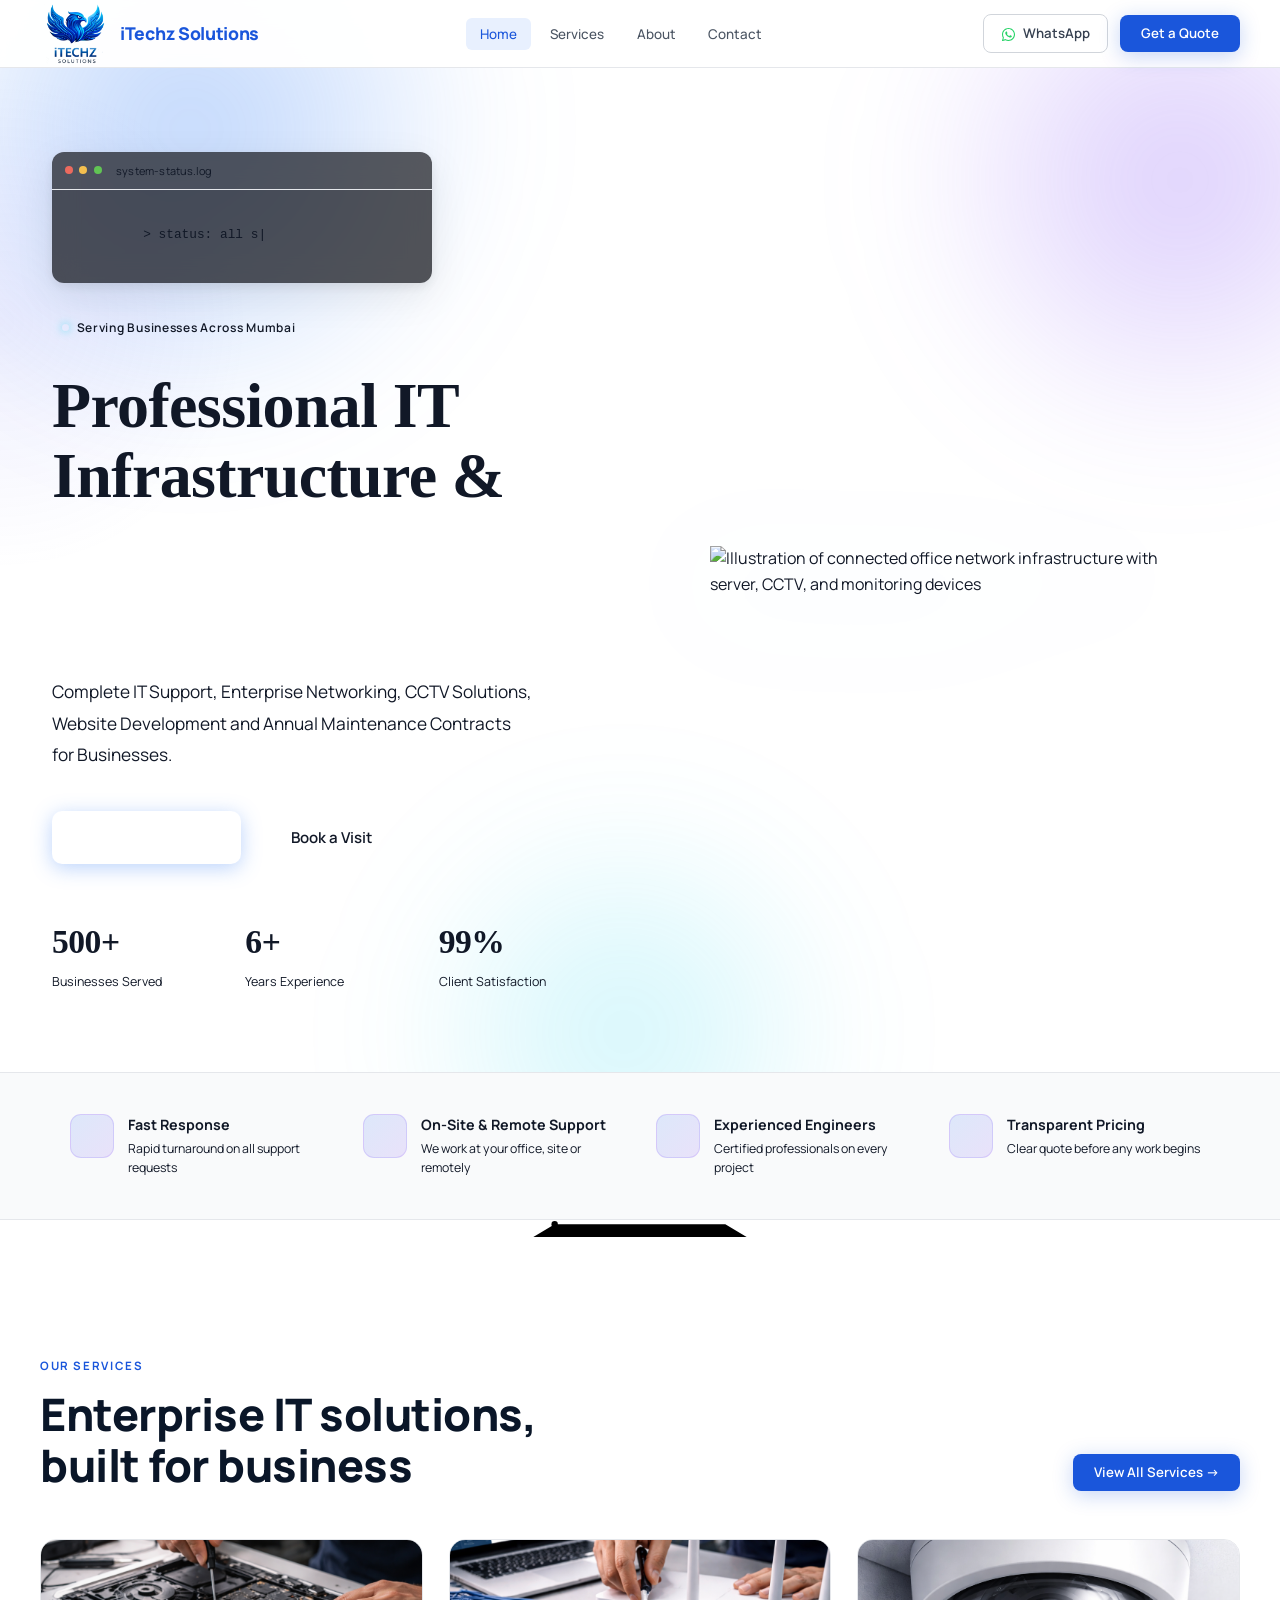
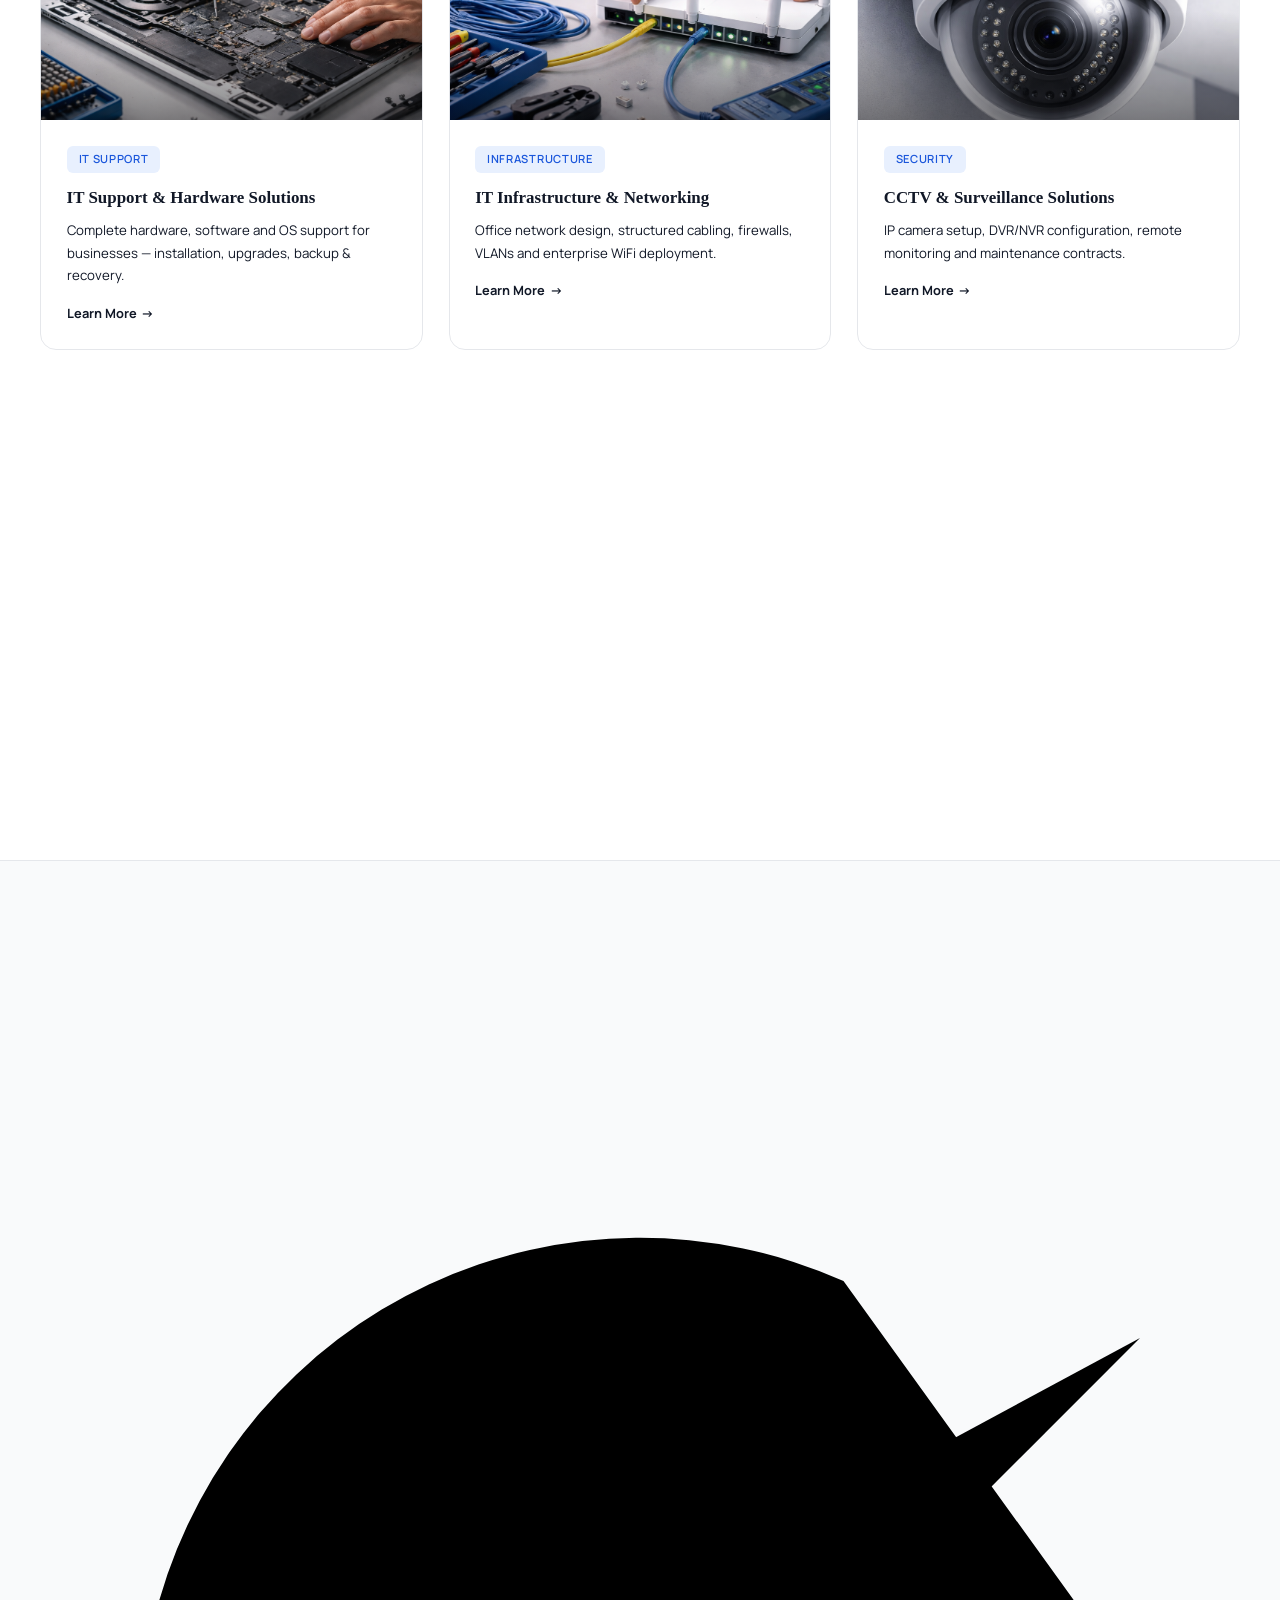
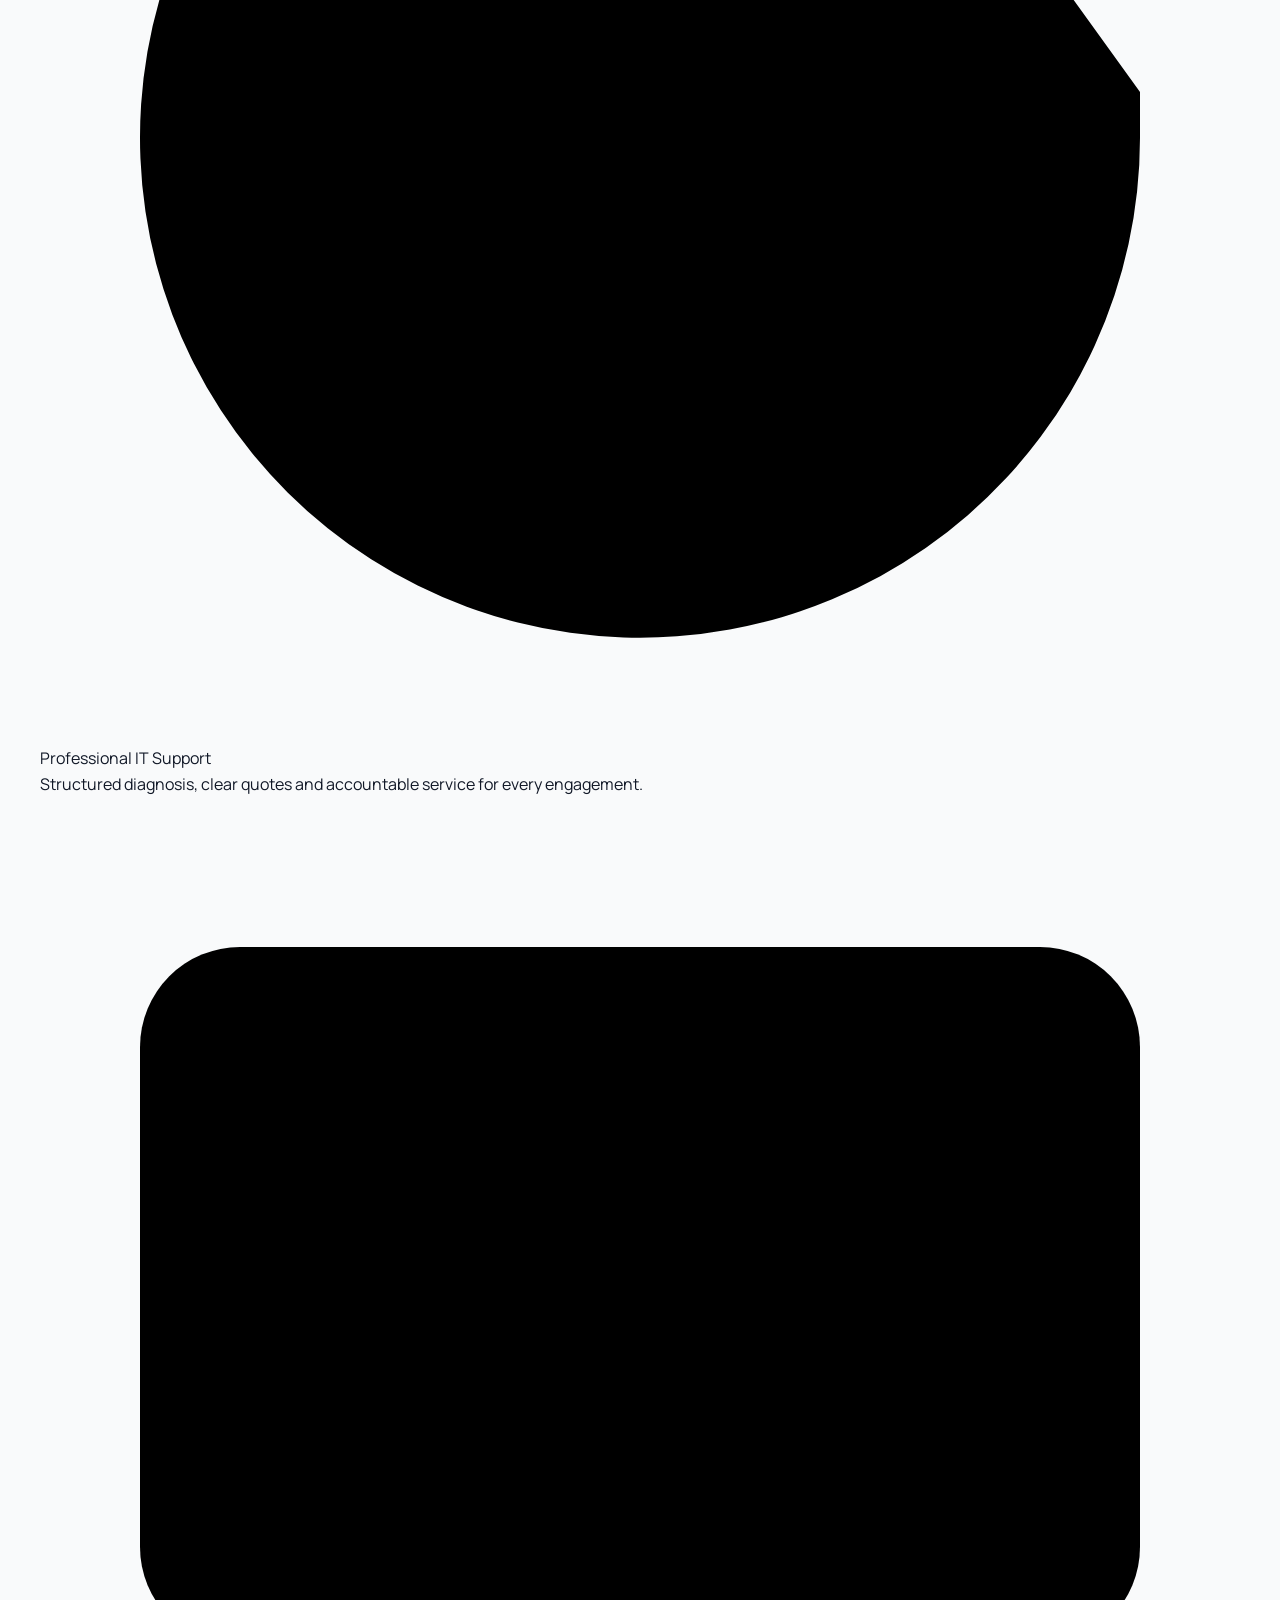
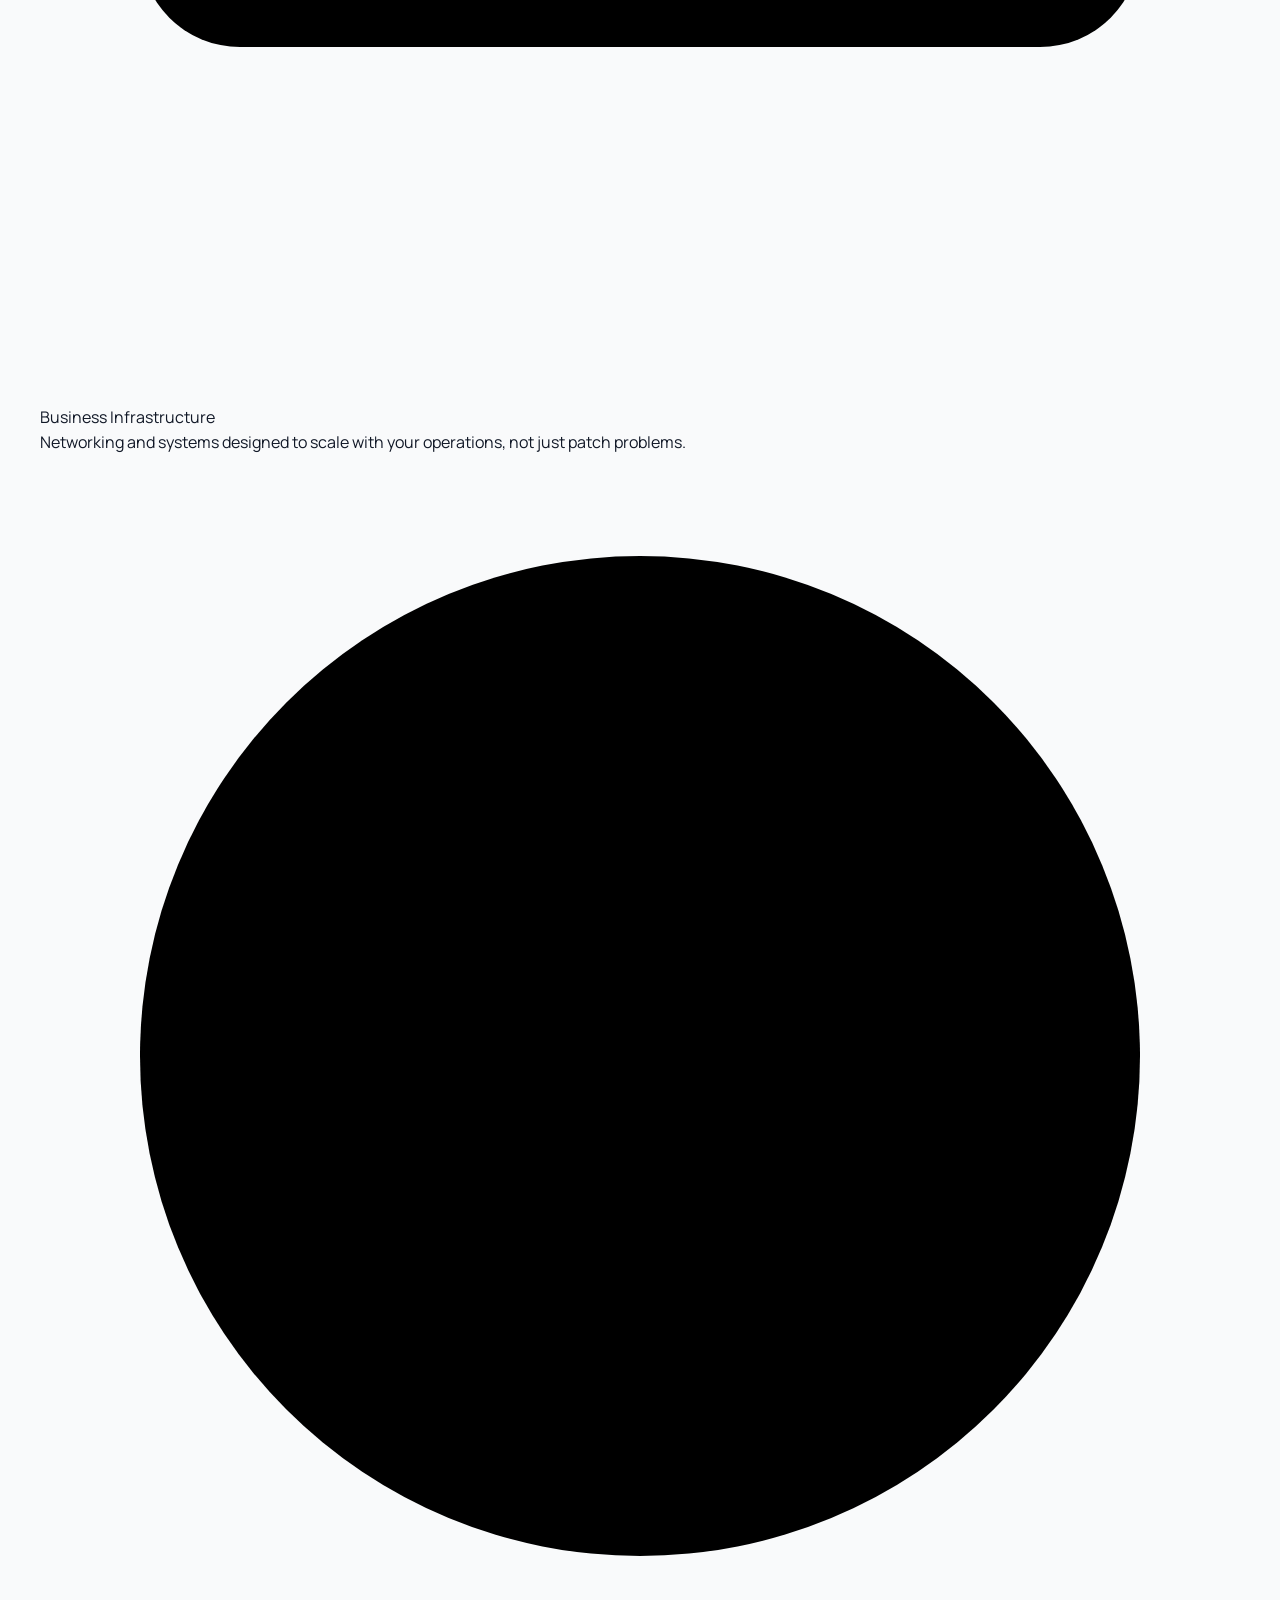
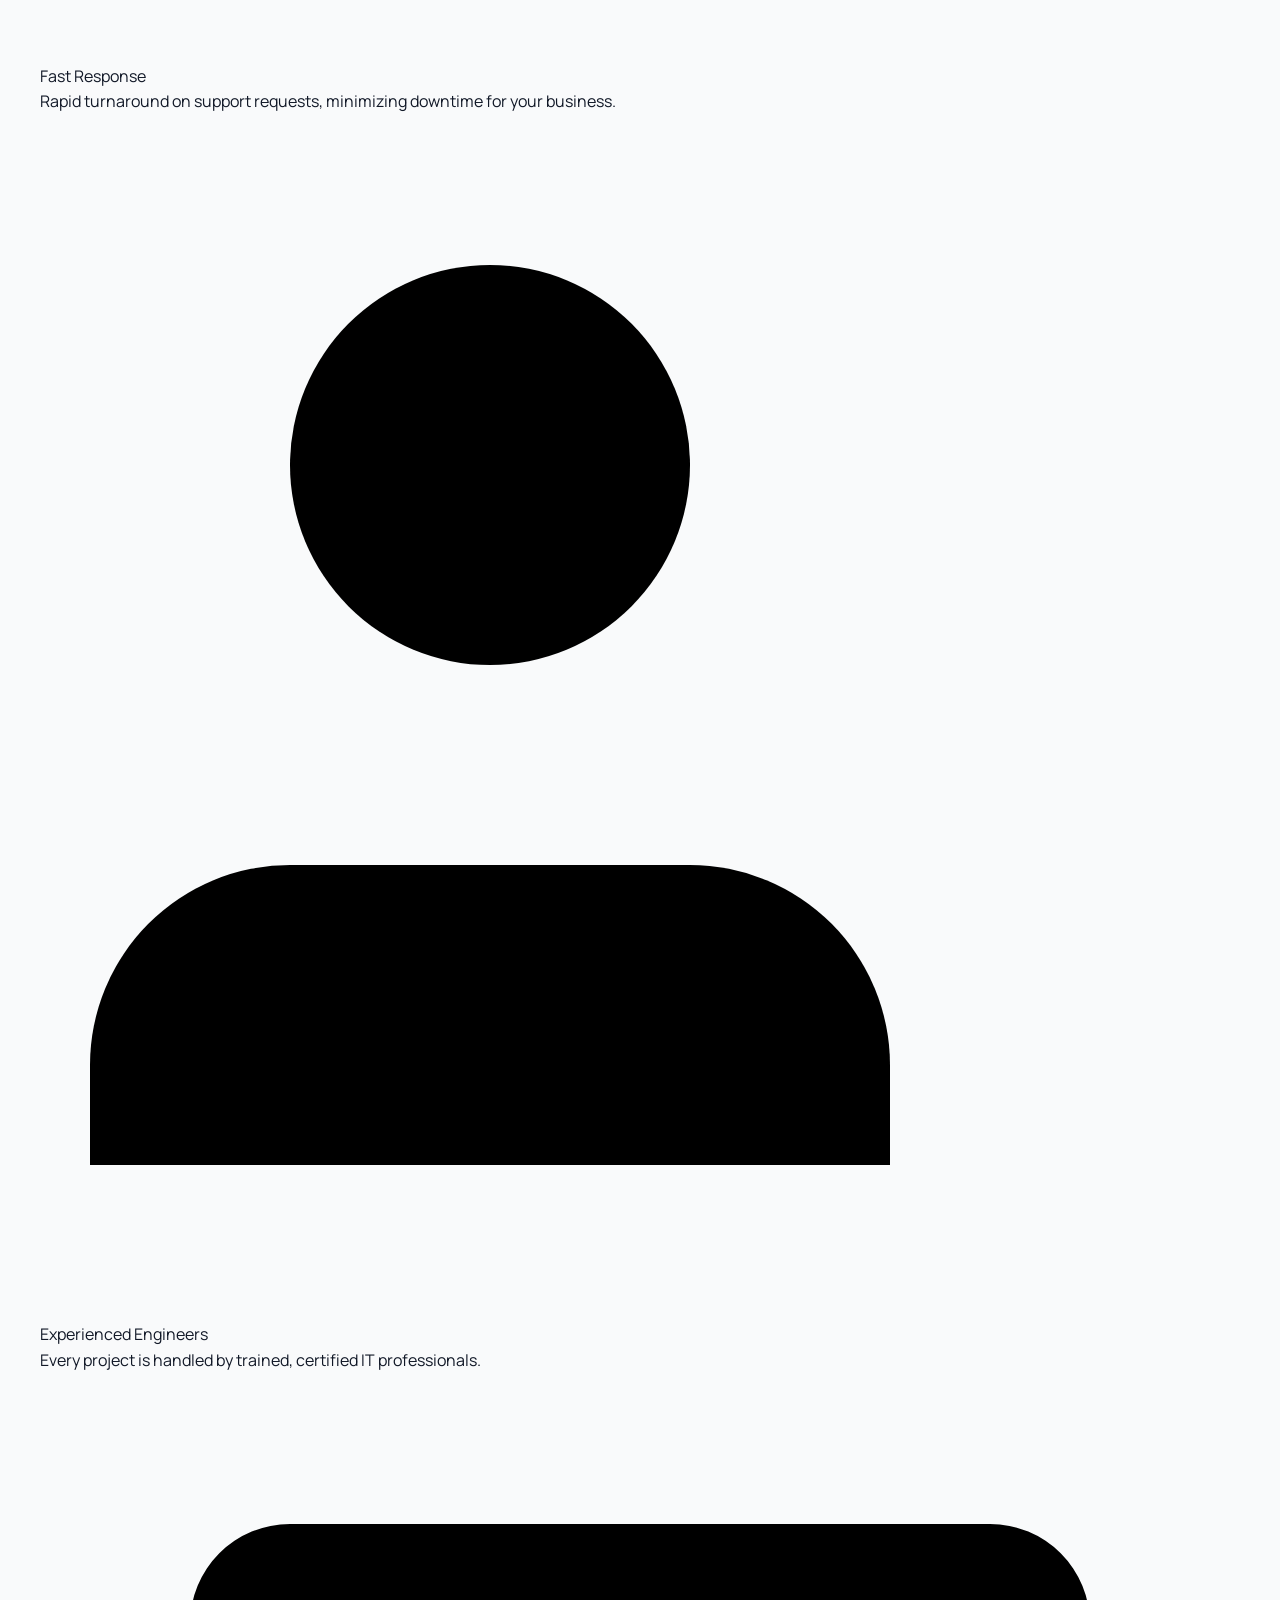
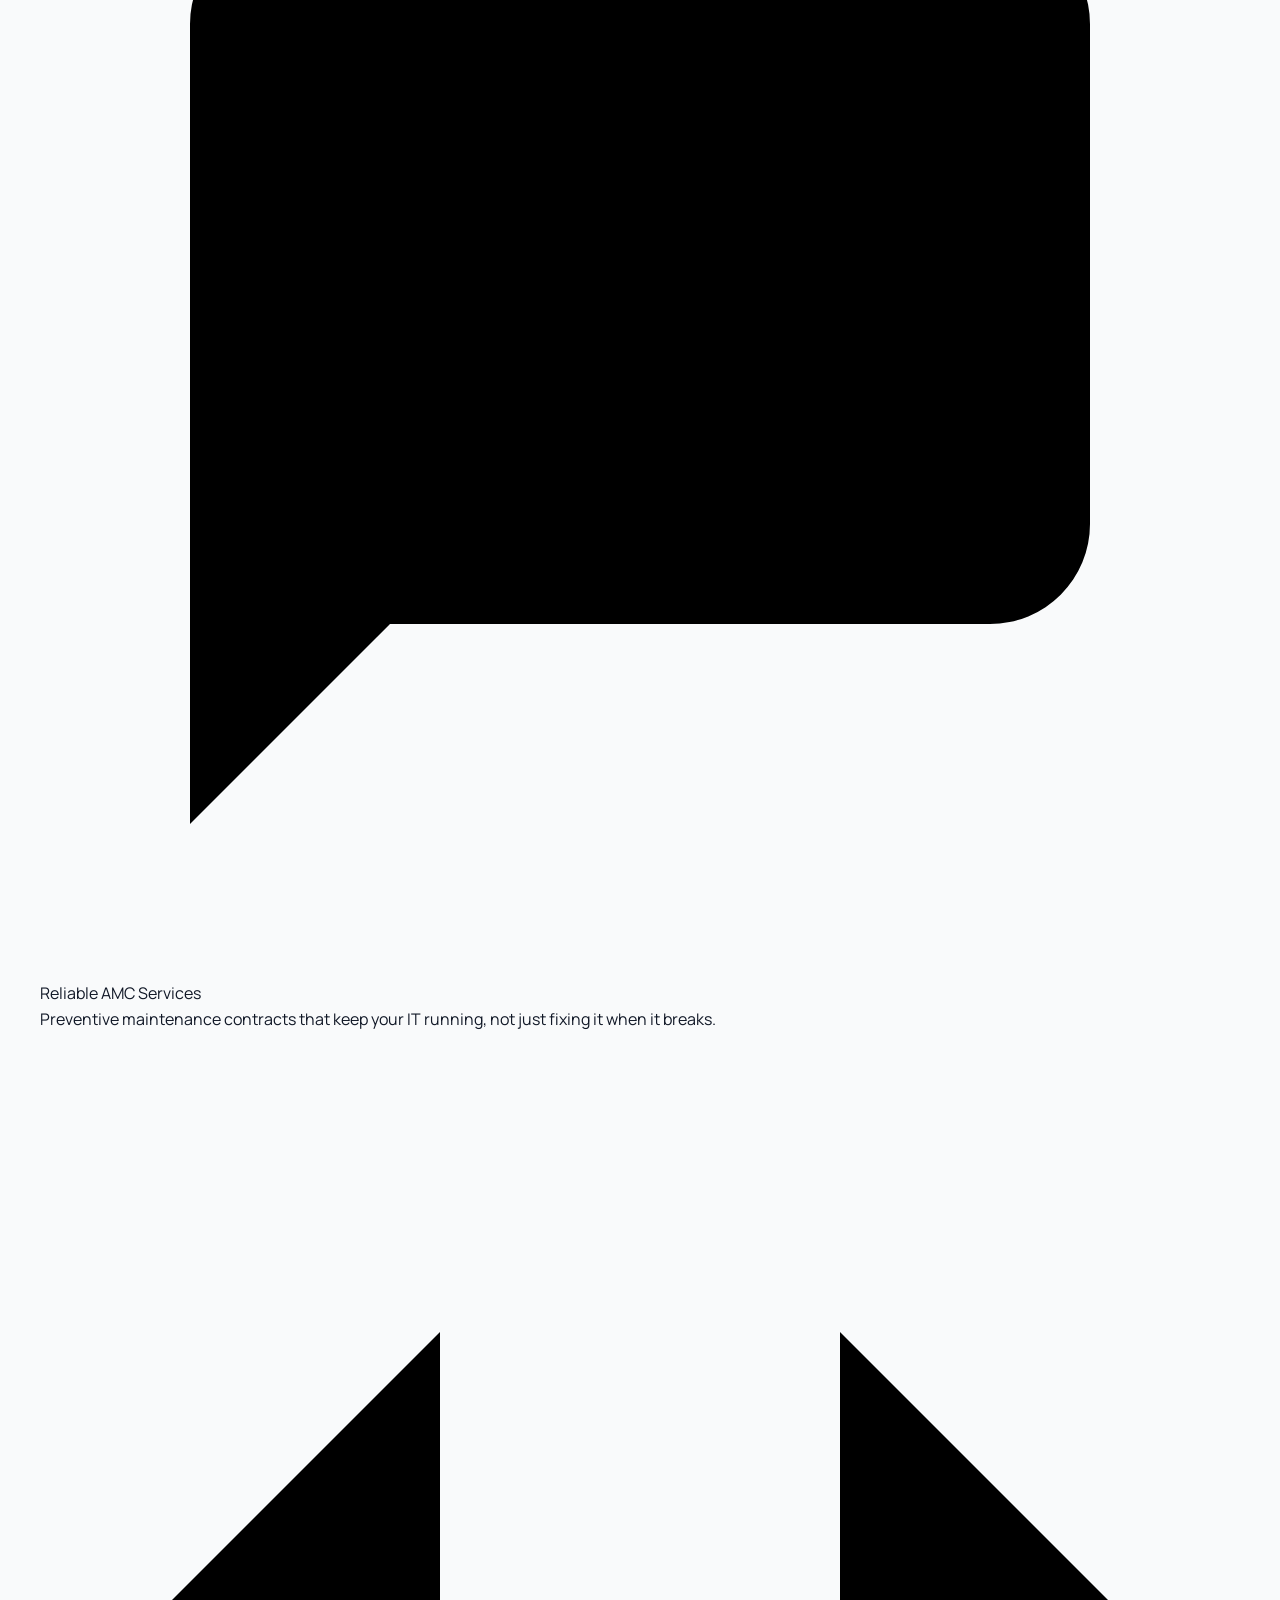
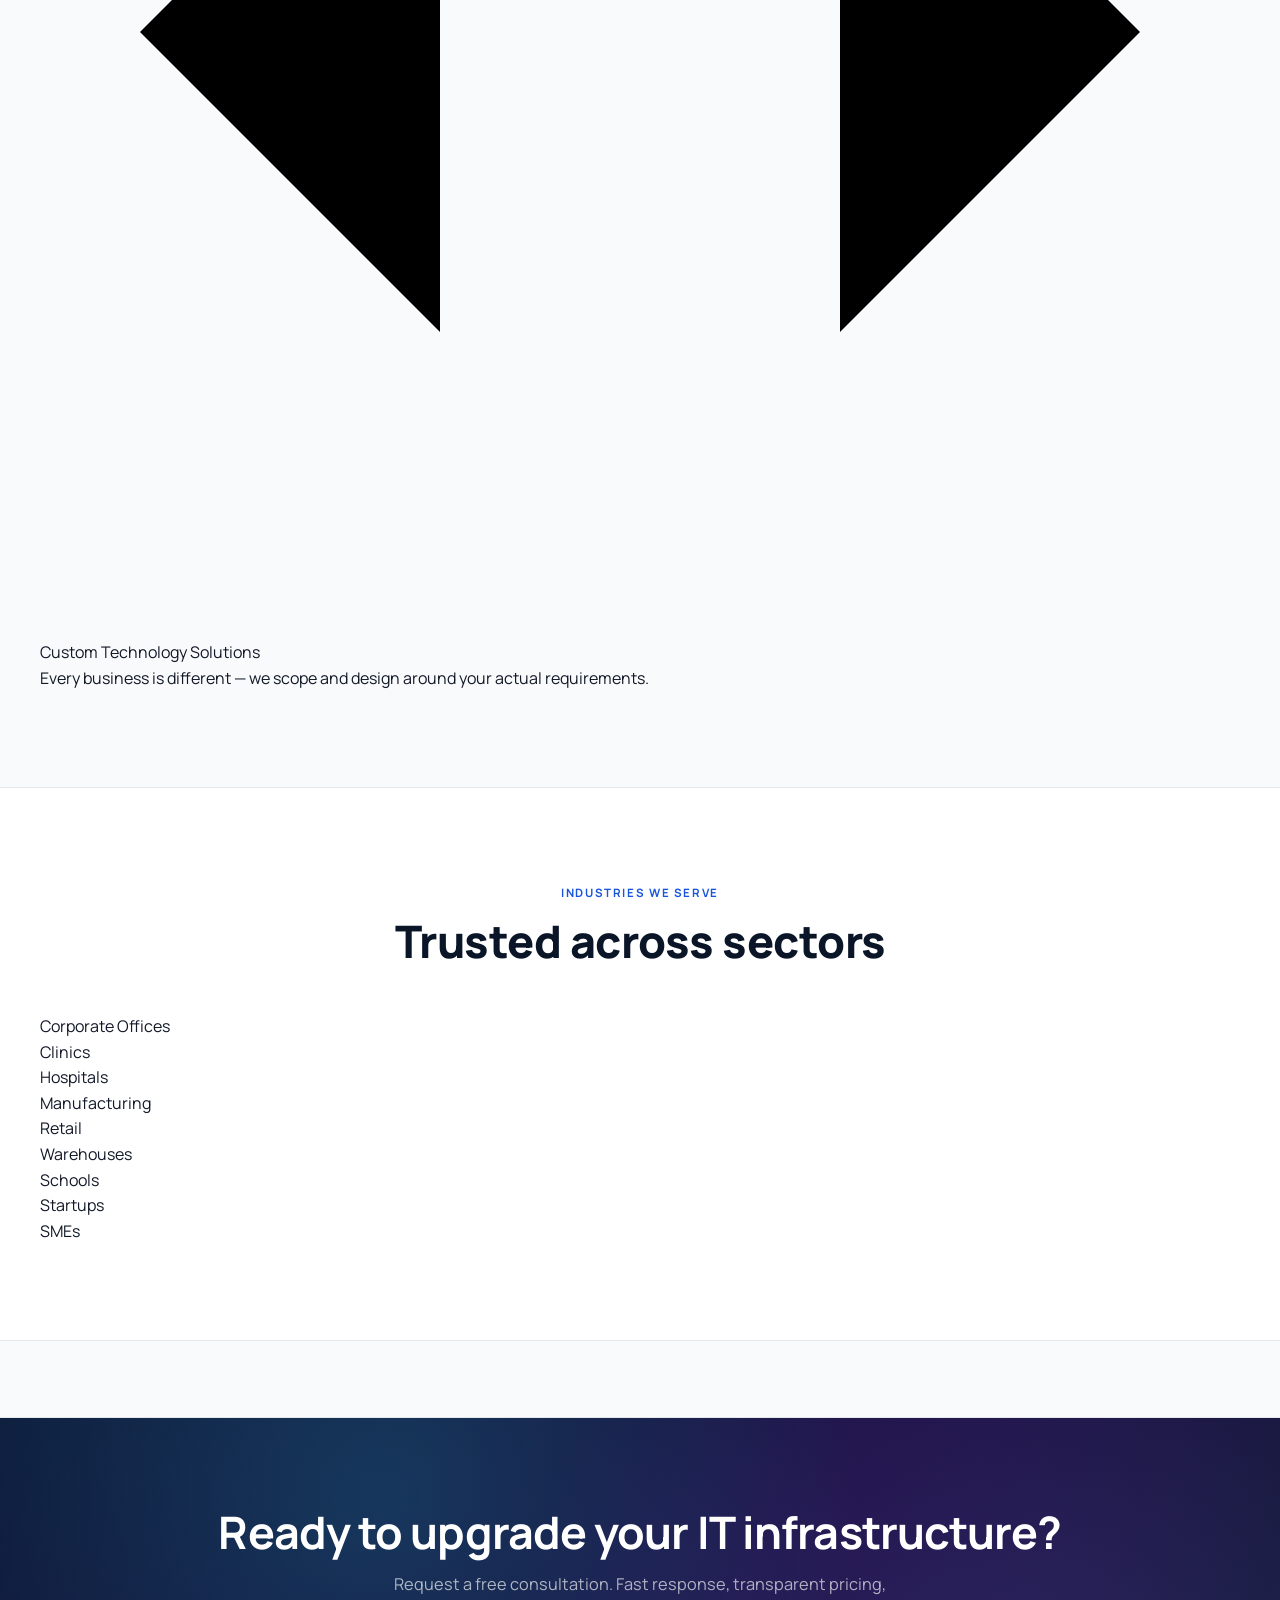
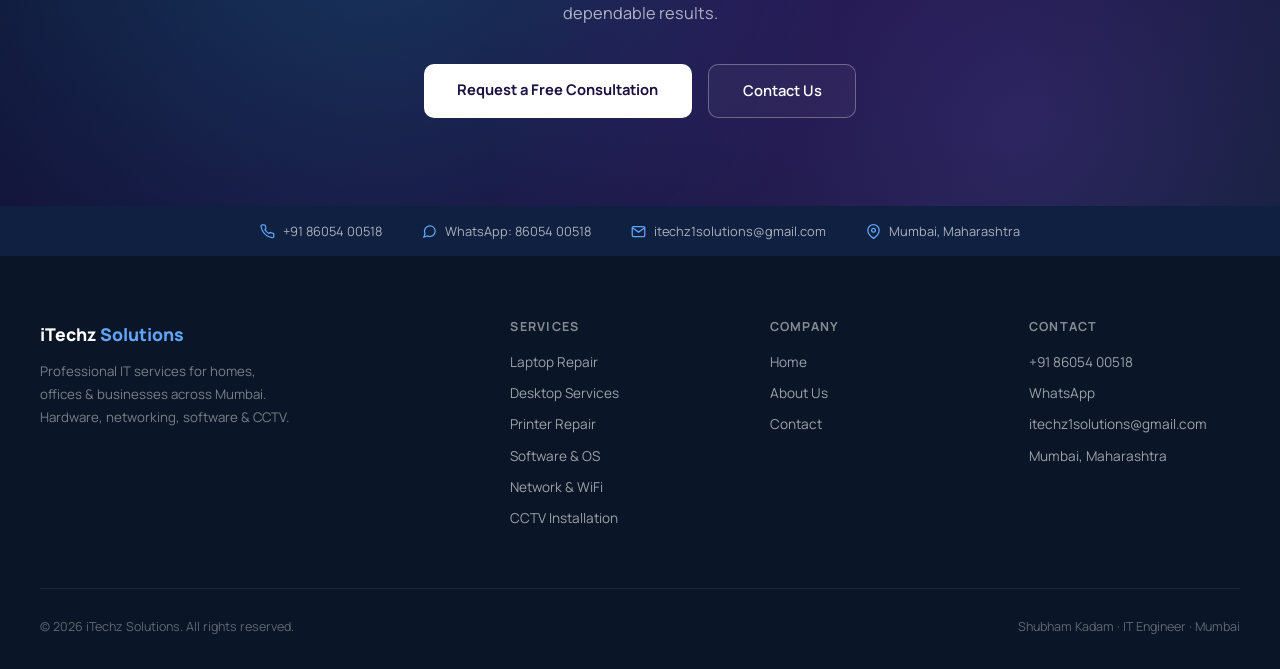
==== commit c423e903: "Update index.html" ====
--- a/index.html
+++ b/index.html
@@ -1,6 +1,13 @@
 <!DOCTYPE html>
 <html lang="en">
-<head>
+<head><!-- Google tag (gtag.js) -->
+<script async src="https://www.googletagmanager.com/gtag/js?id=G-W4L94H9B0B"></script>
+<script>
+  window.dataLayer = window.dataLayer || [];
+  function gtag(){dataLayer.push(arguments);}
+  gtag('js', new Date());
+  gtag('config', 'G-W4L94H9B0B');
+</script>  
 <meta charset="UTF-8"/>
 <meta name="viewport" content="width=device-width,initial-scale=1"/>
 <title>iTechz Solutions — IT Infrastructure & Technology Solutions for Business</title>
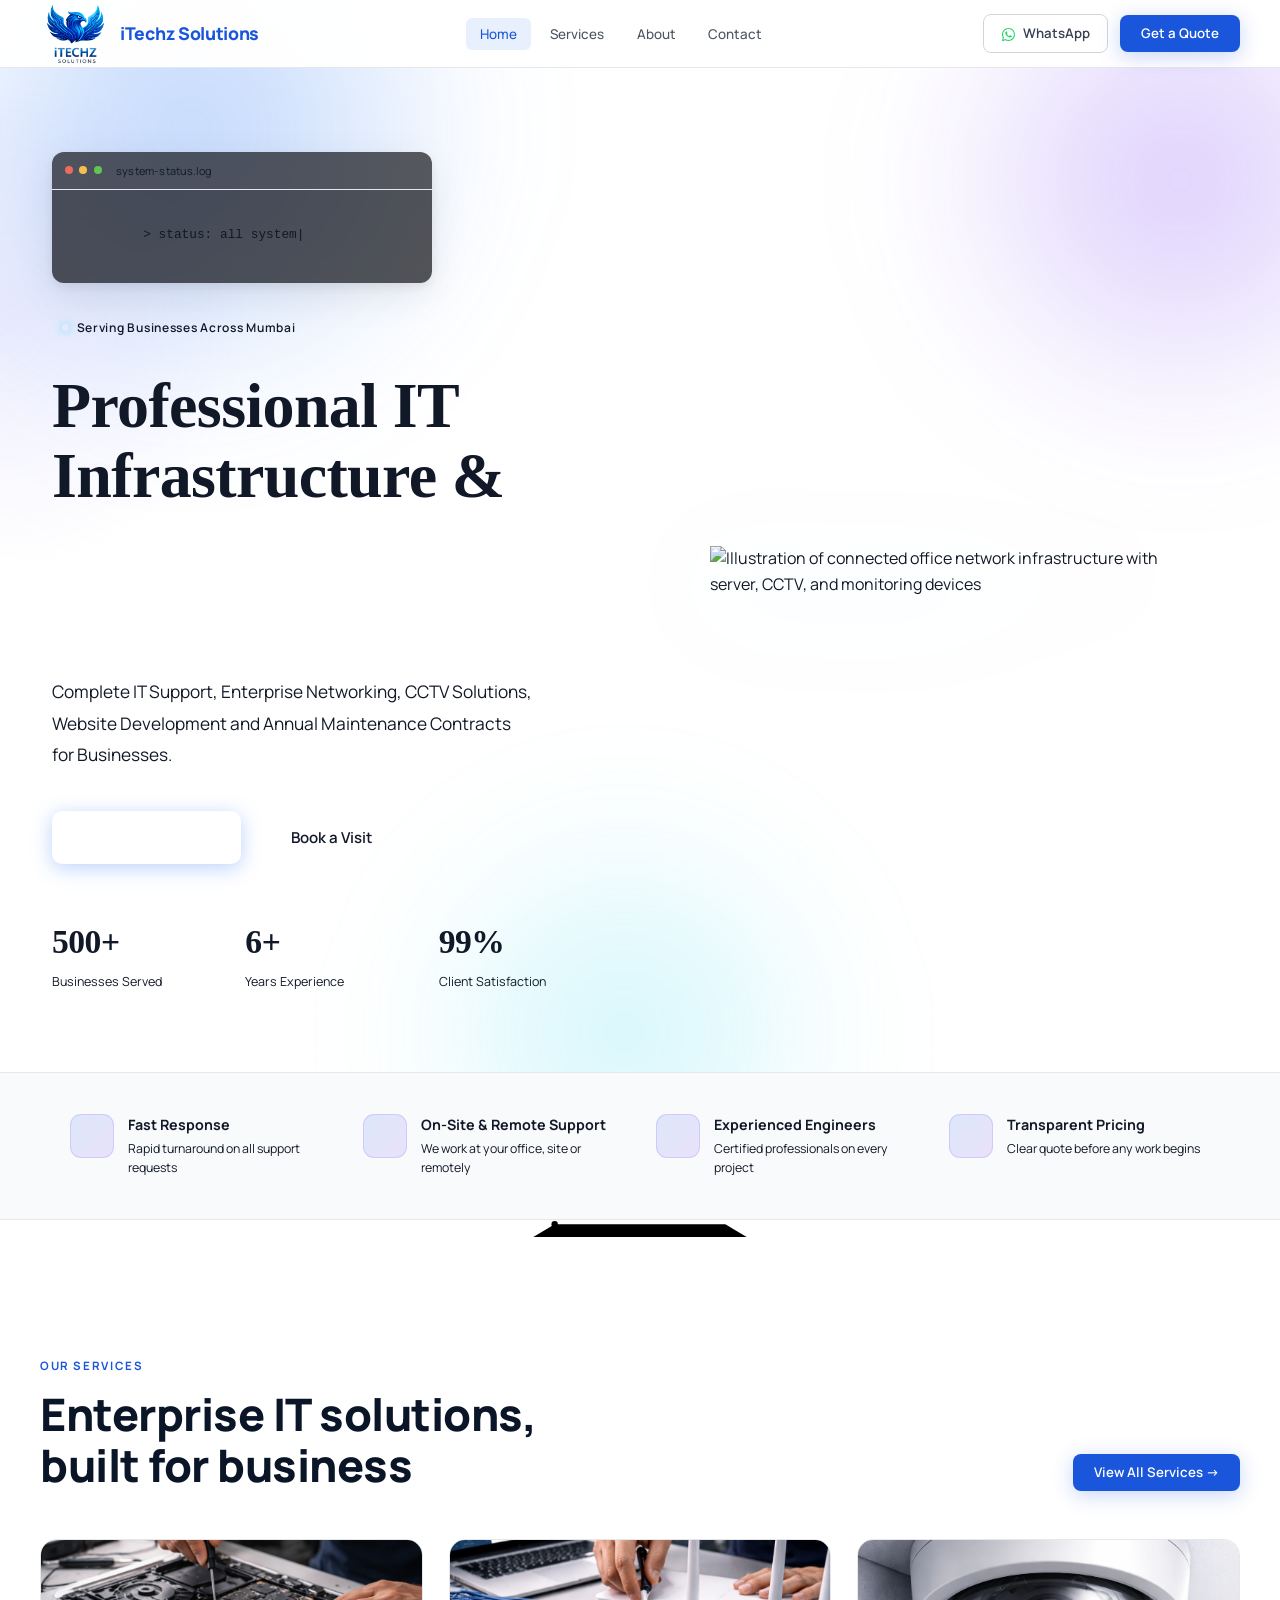
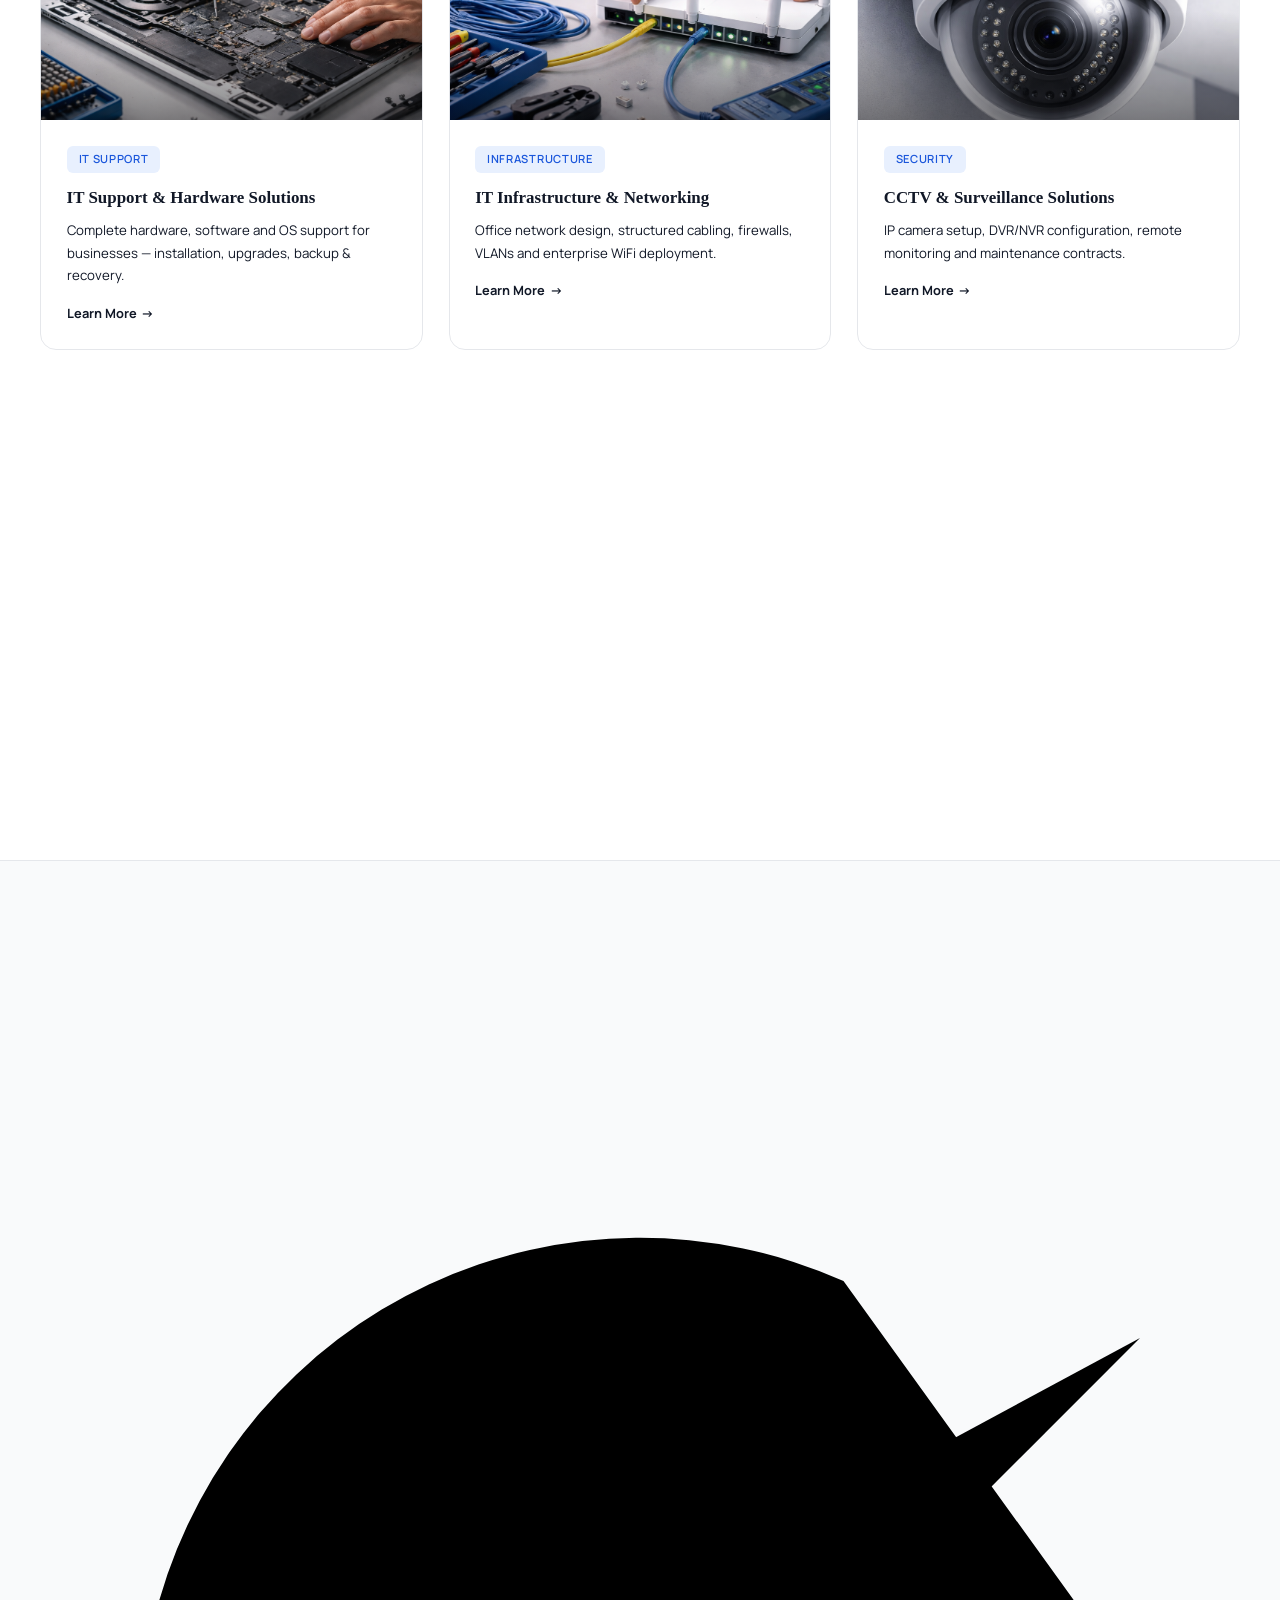
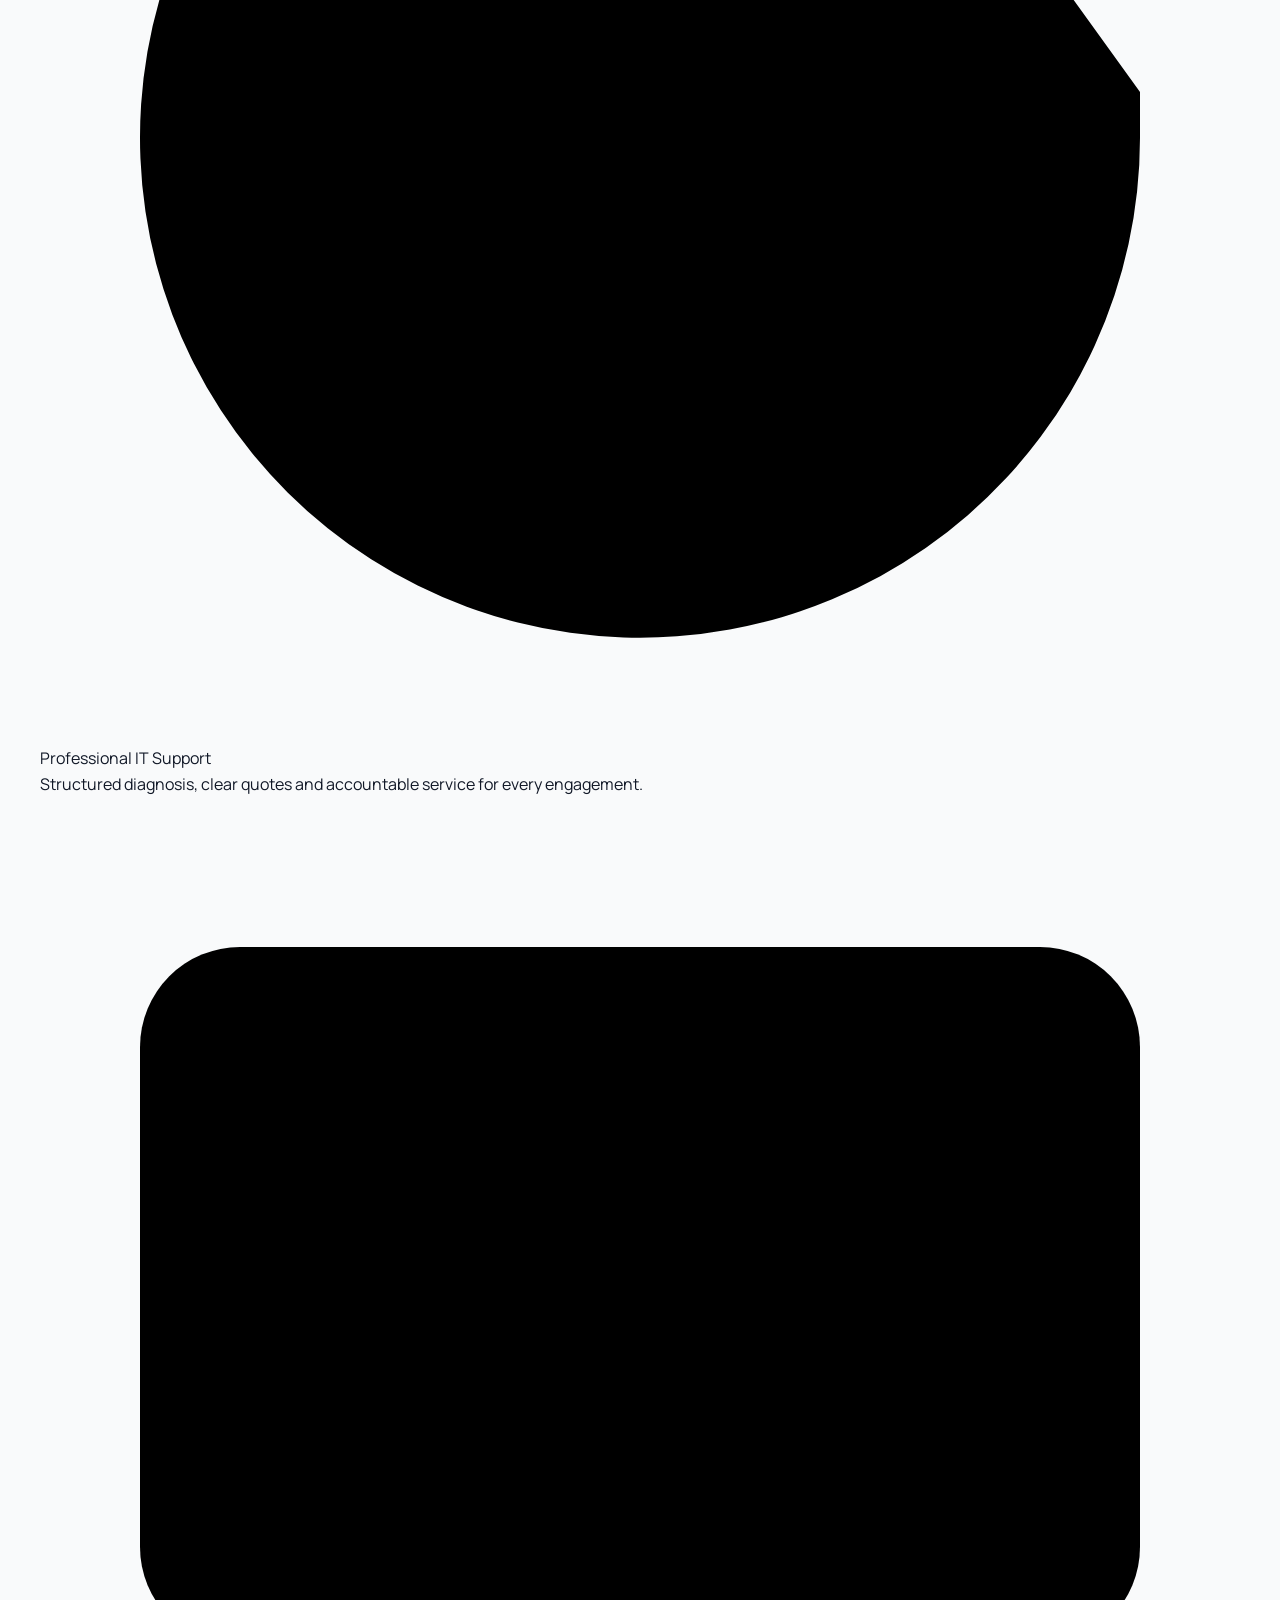
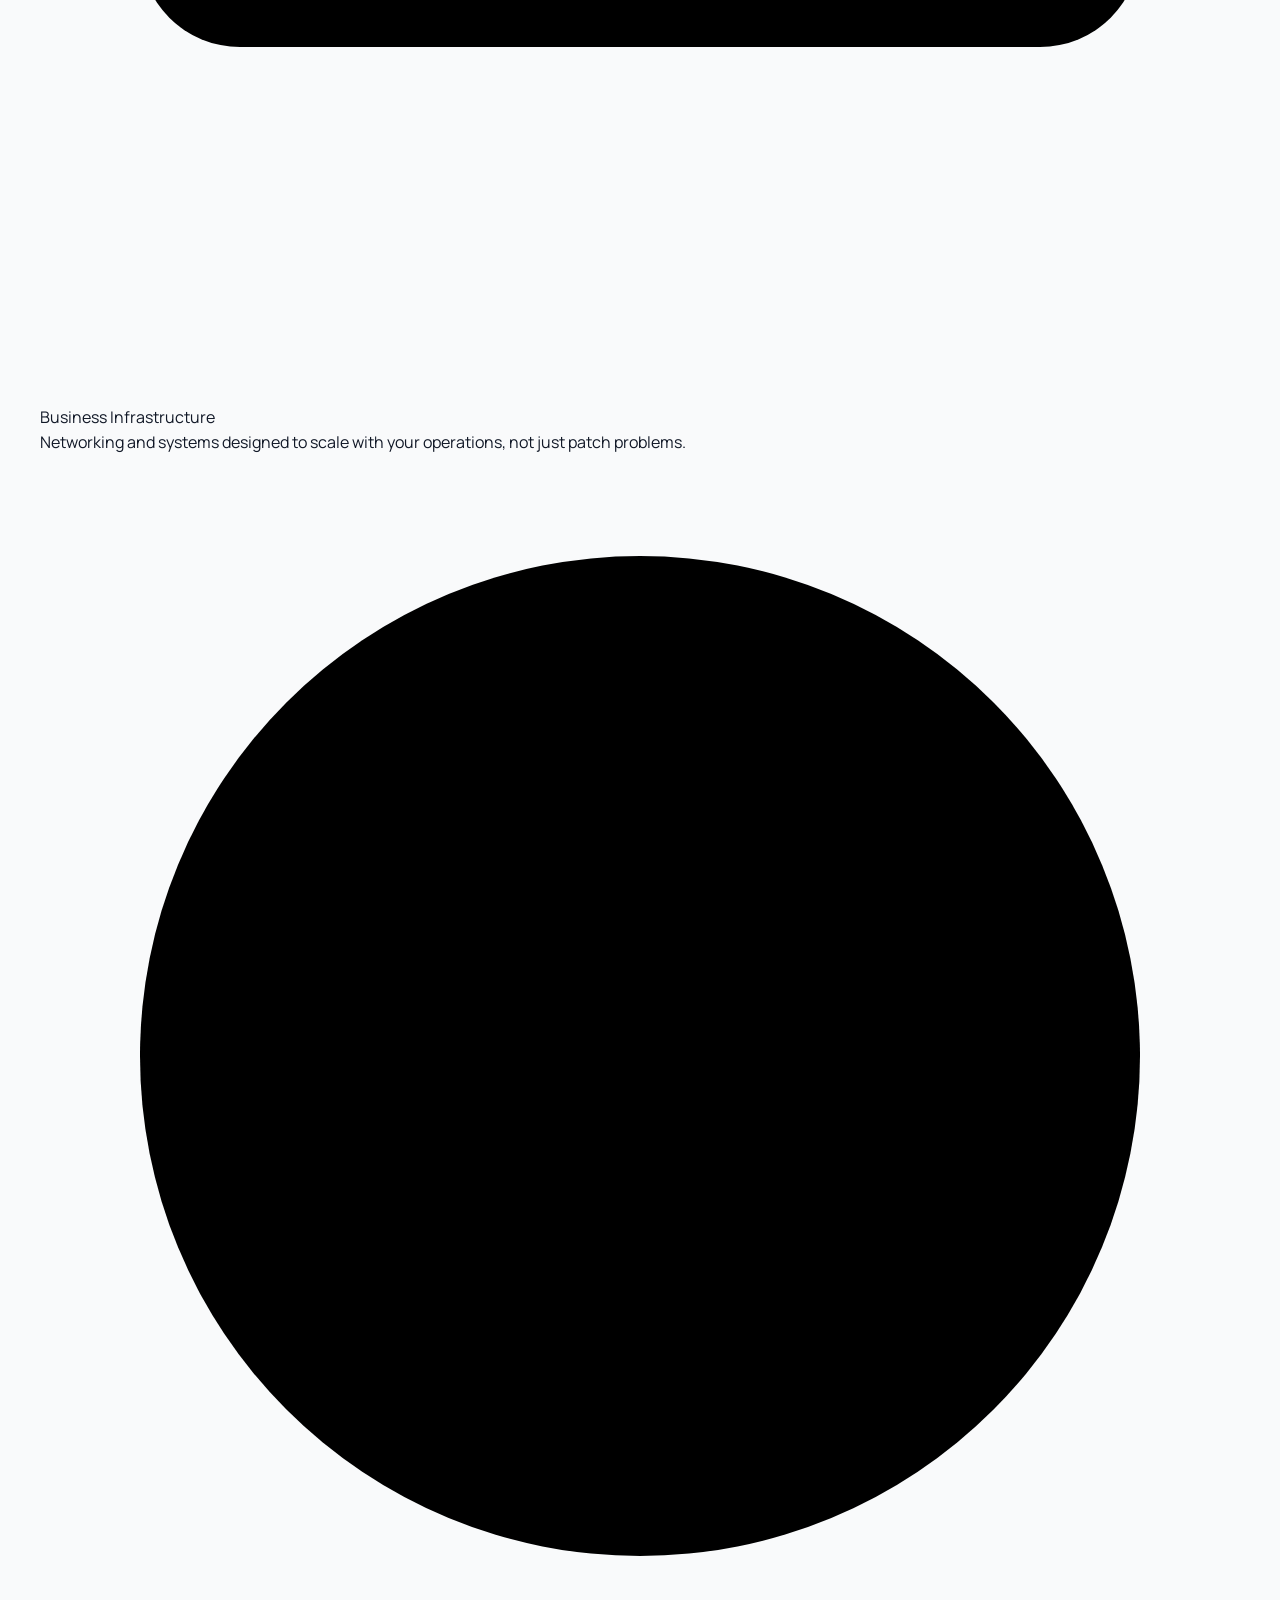
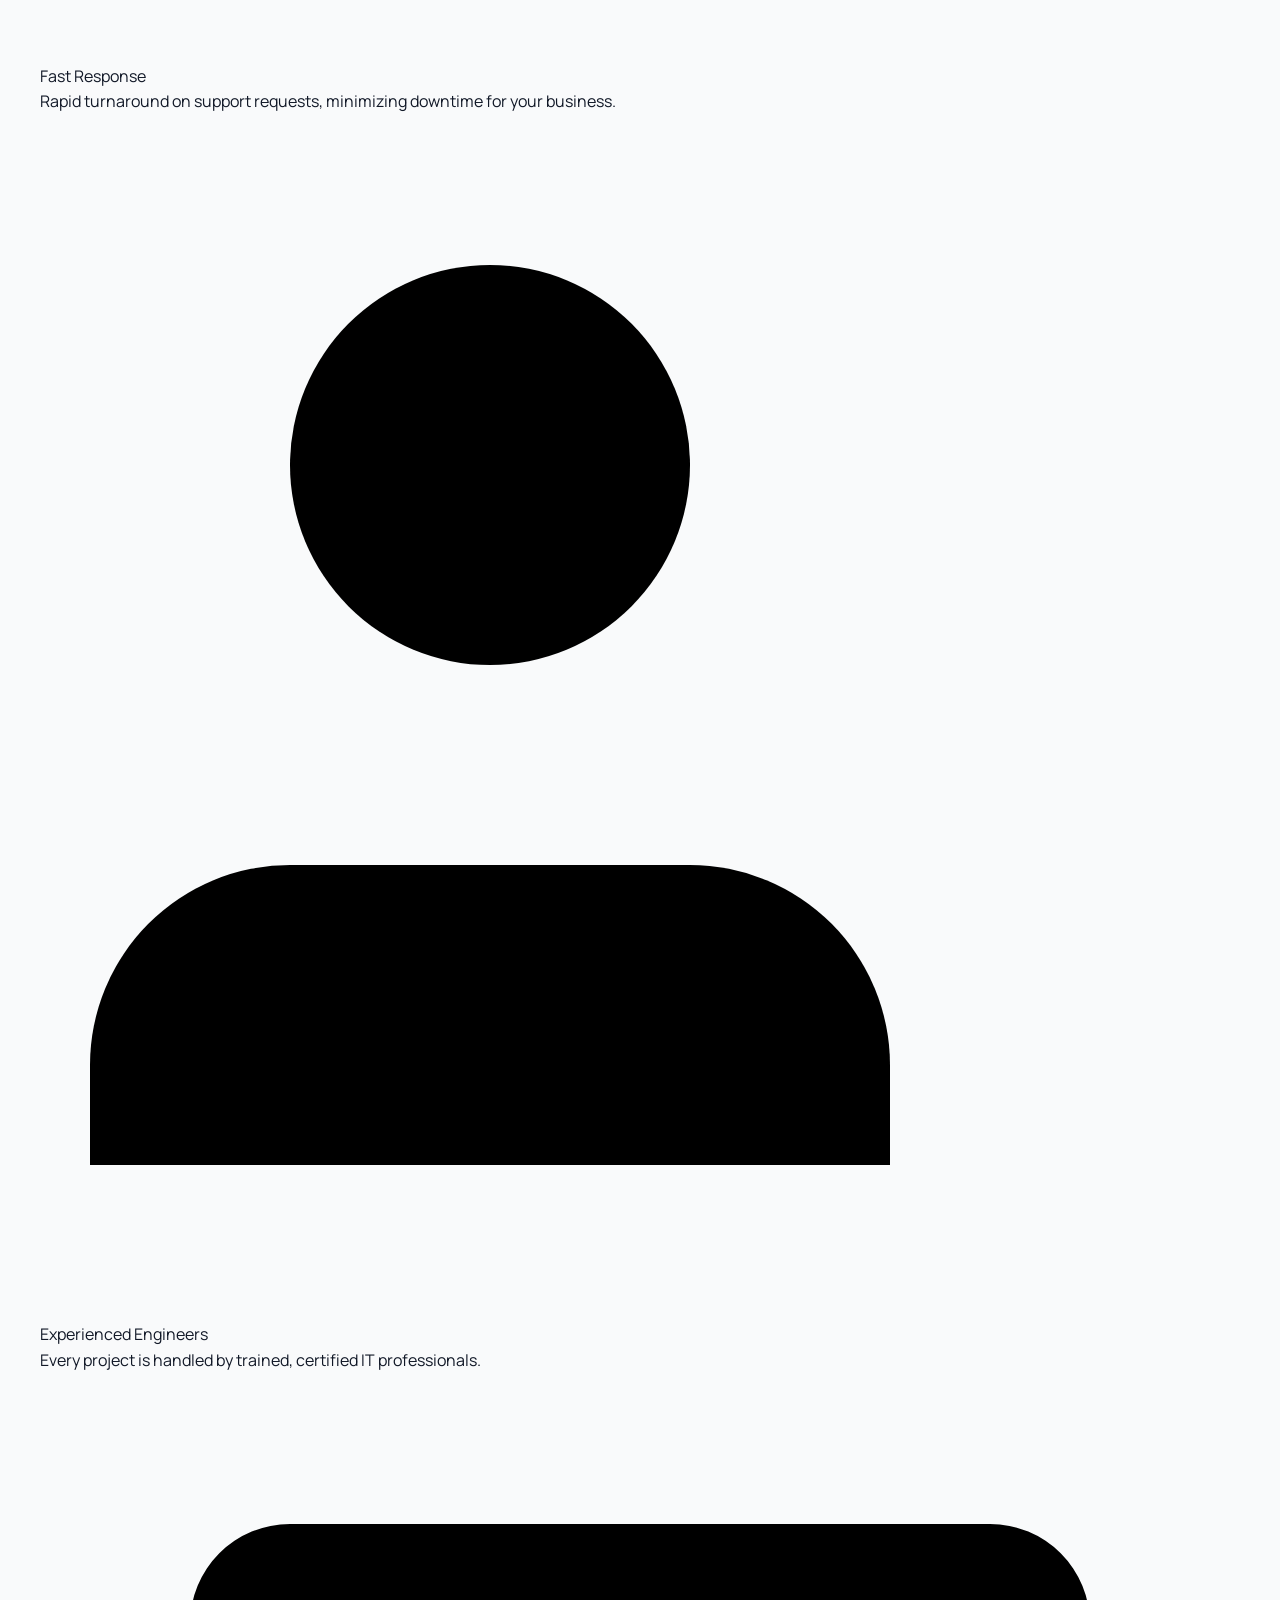
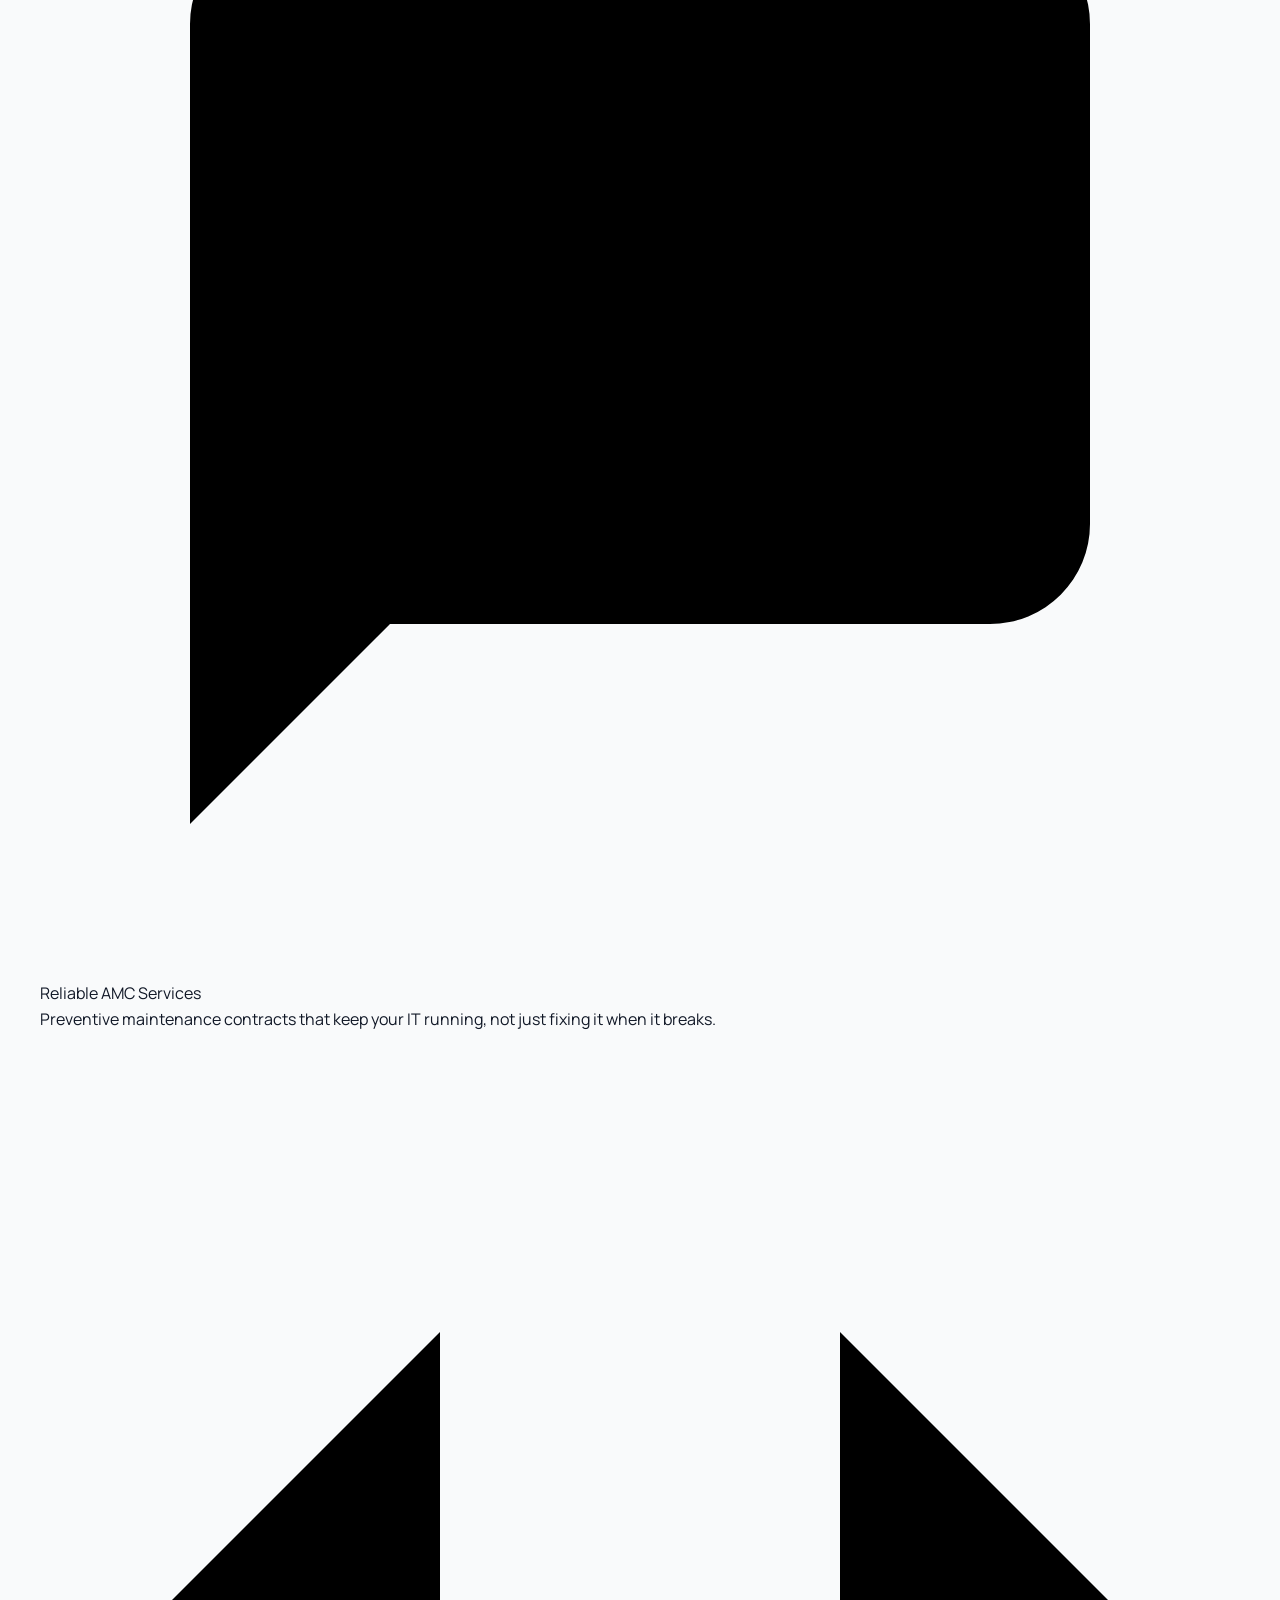
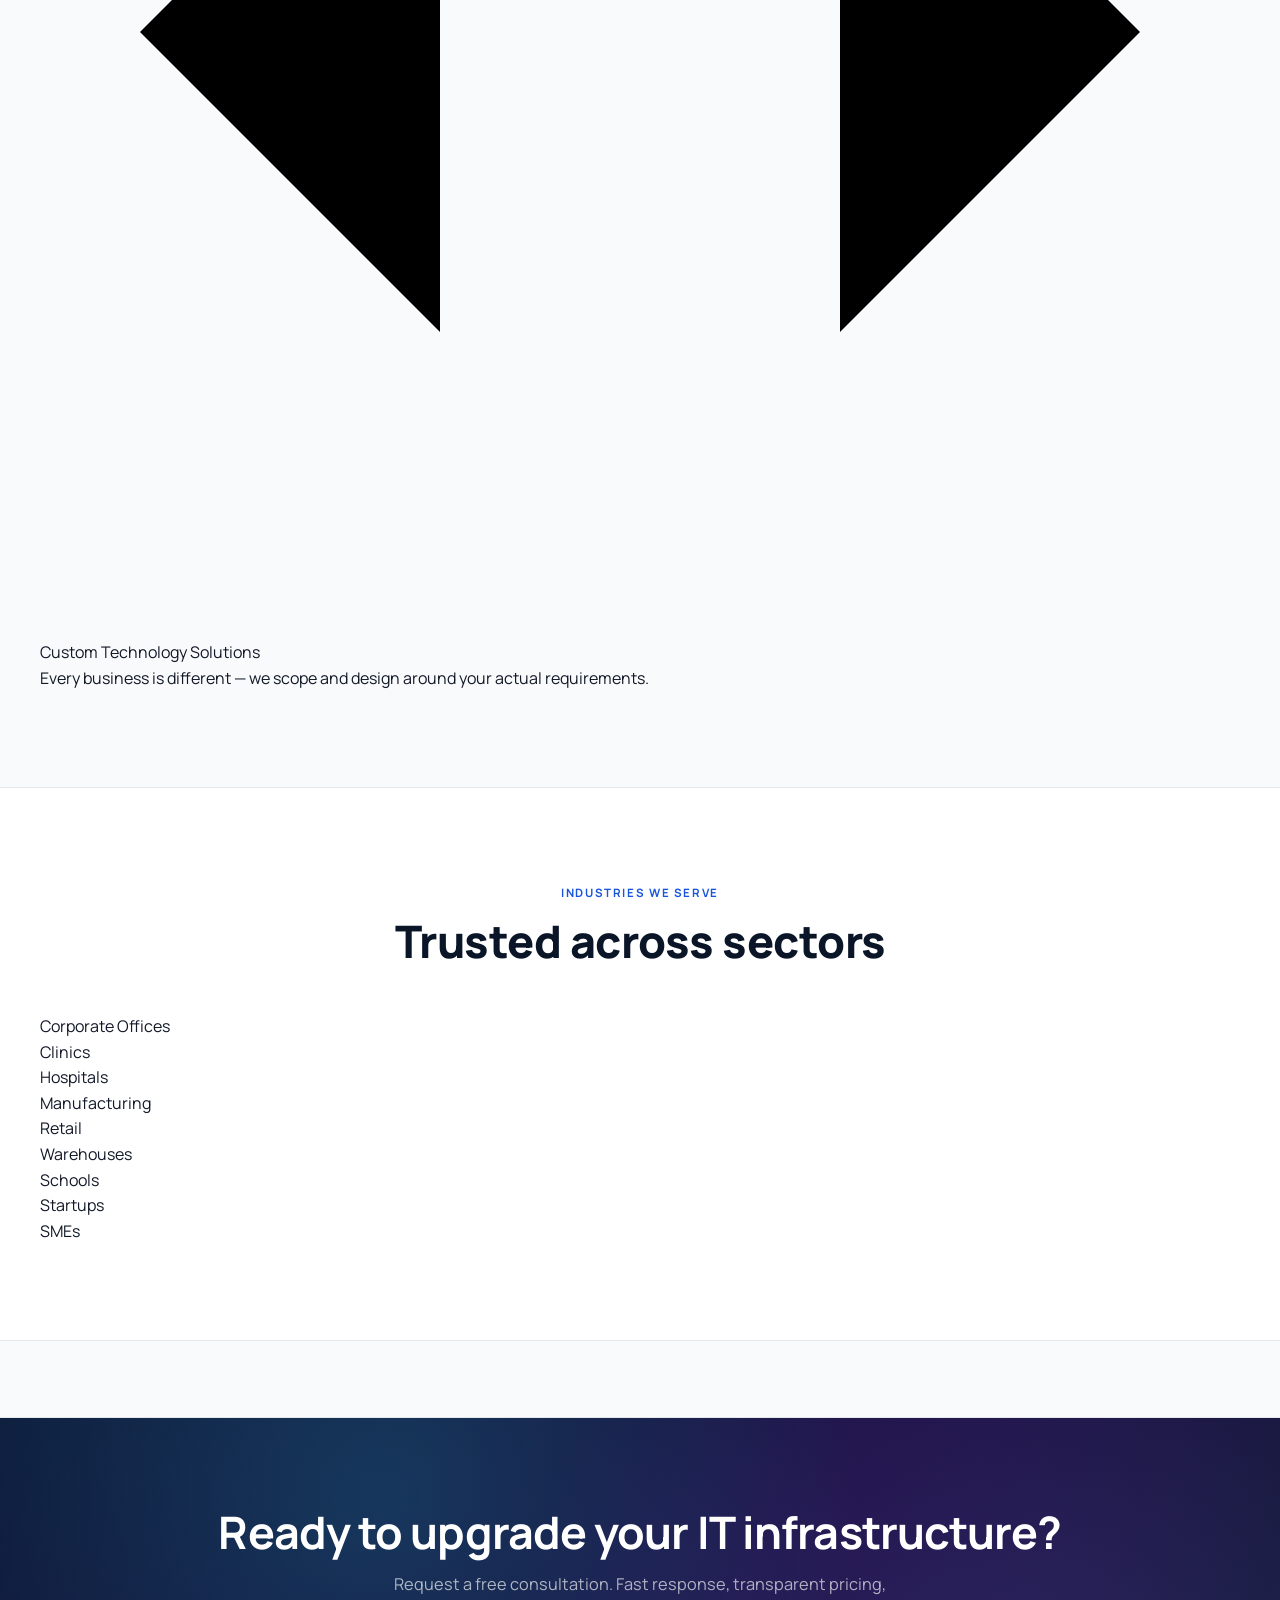
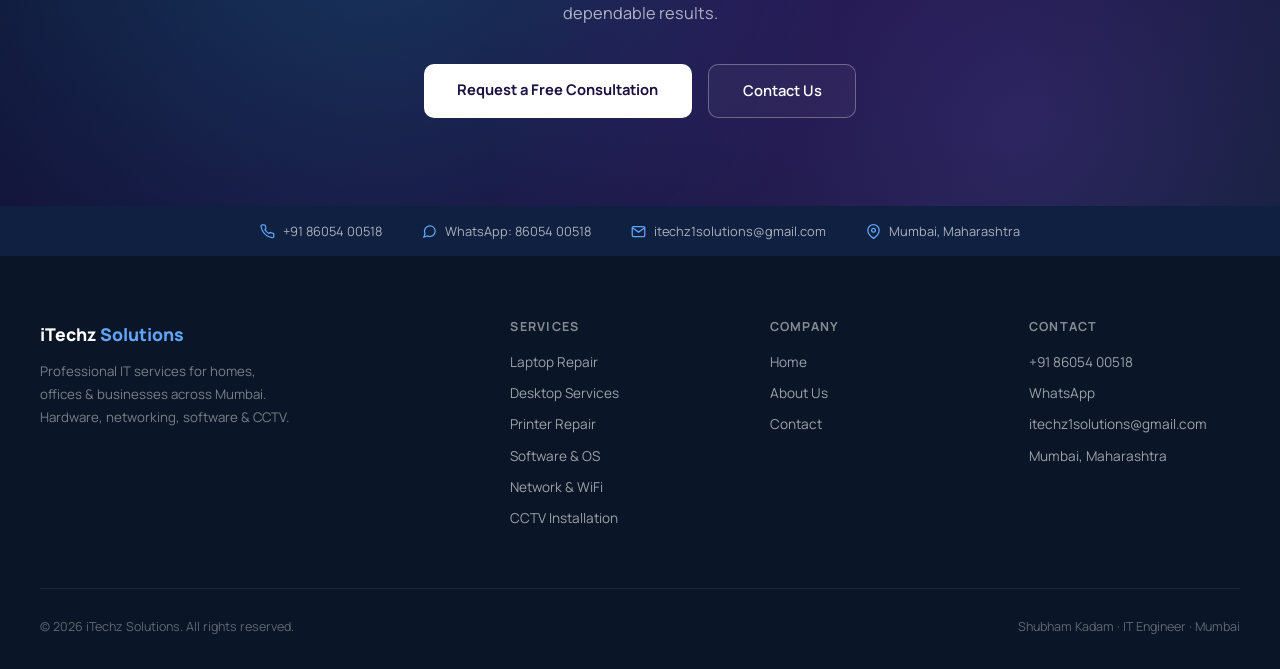
==== commit a9c4bcb7: "Update index.html" ====
--- a/index.html
+++ b/index.html
@@ -6,7 +6,7 @@
   window.dataLayer = window.dataLayer || [];
   function gtag(){dataLayer.push(arguments);}
   gtag('js', new Date());
-  gtag('config', 'G-W4L94H9B0B');
+  gtag('config', 'G-YVX2M51JNB');
 </script>  
 <meta charset="UTF-8"/>
 <meta name="viewport" content="width=device-width,initial-scale=1"/>
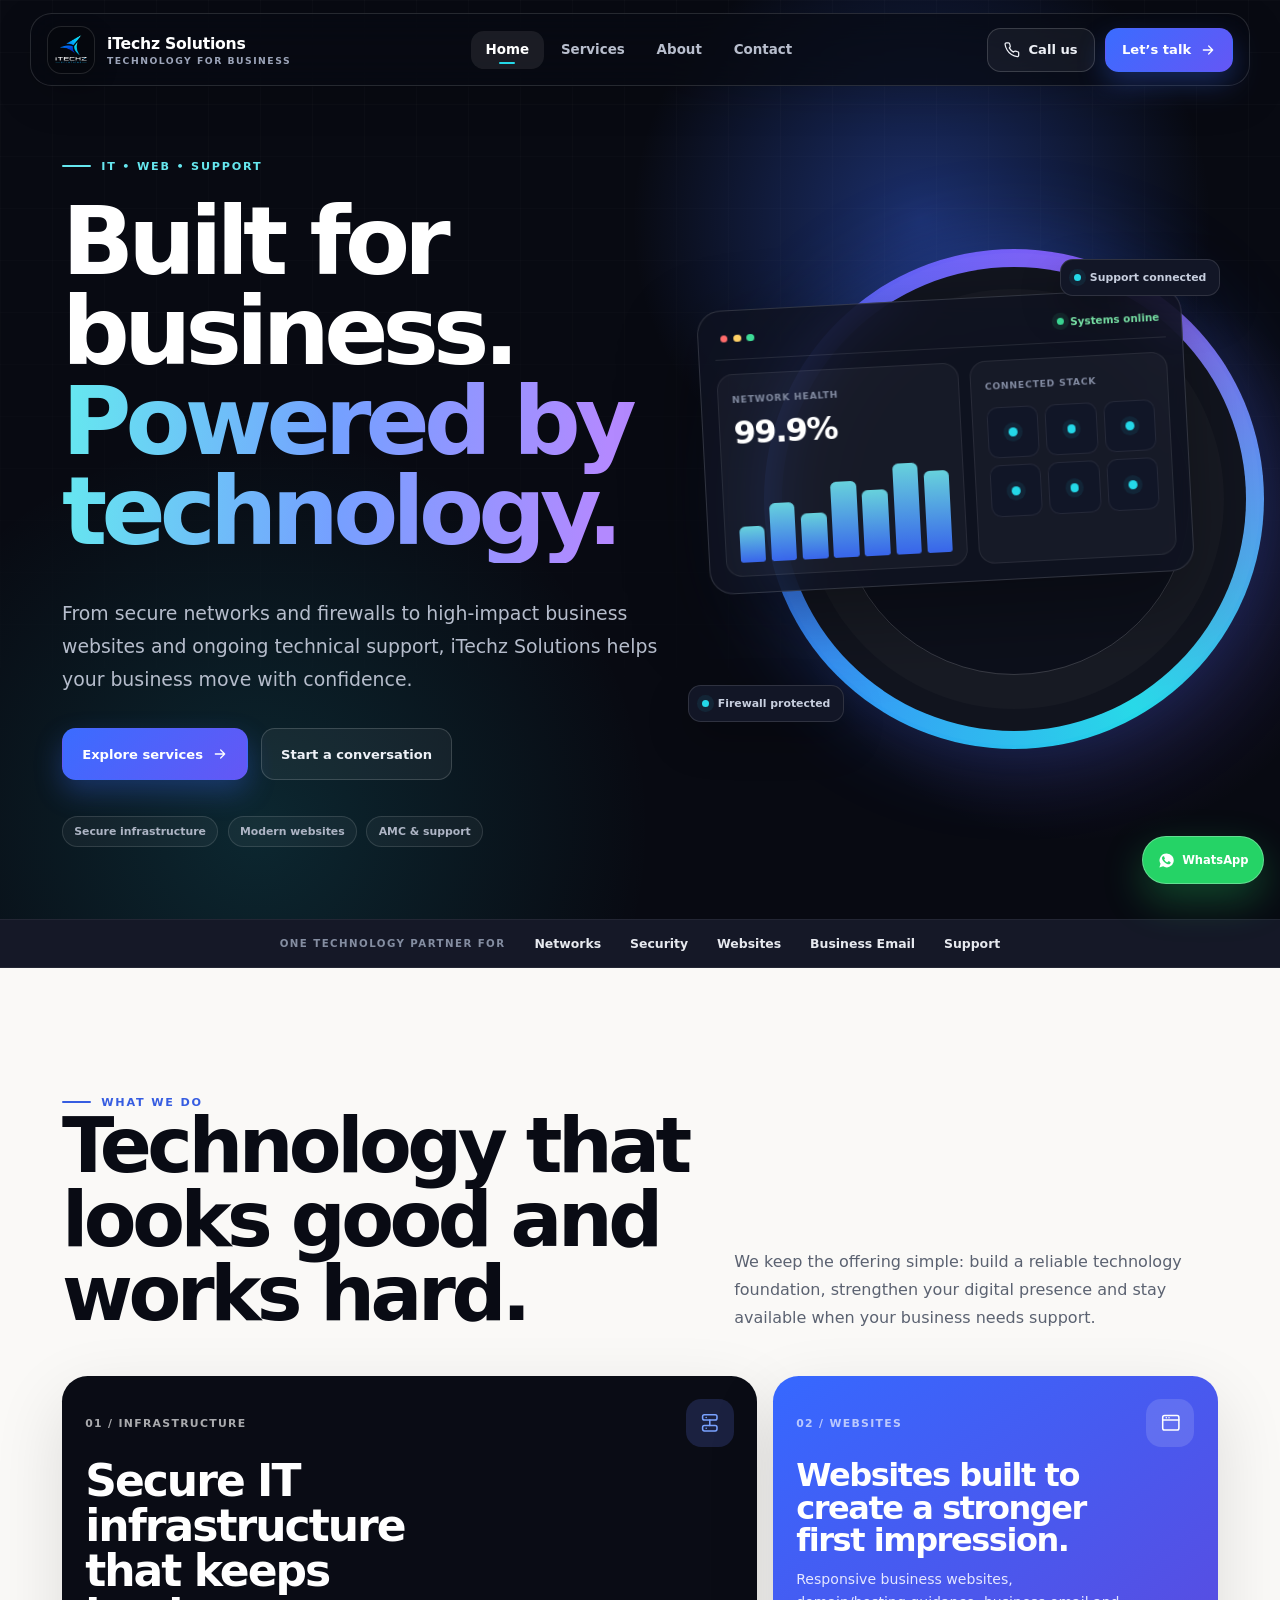
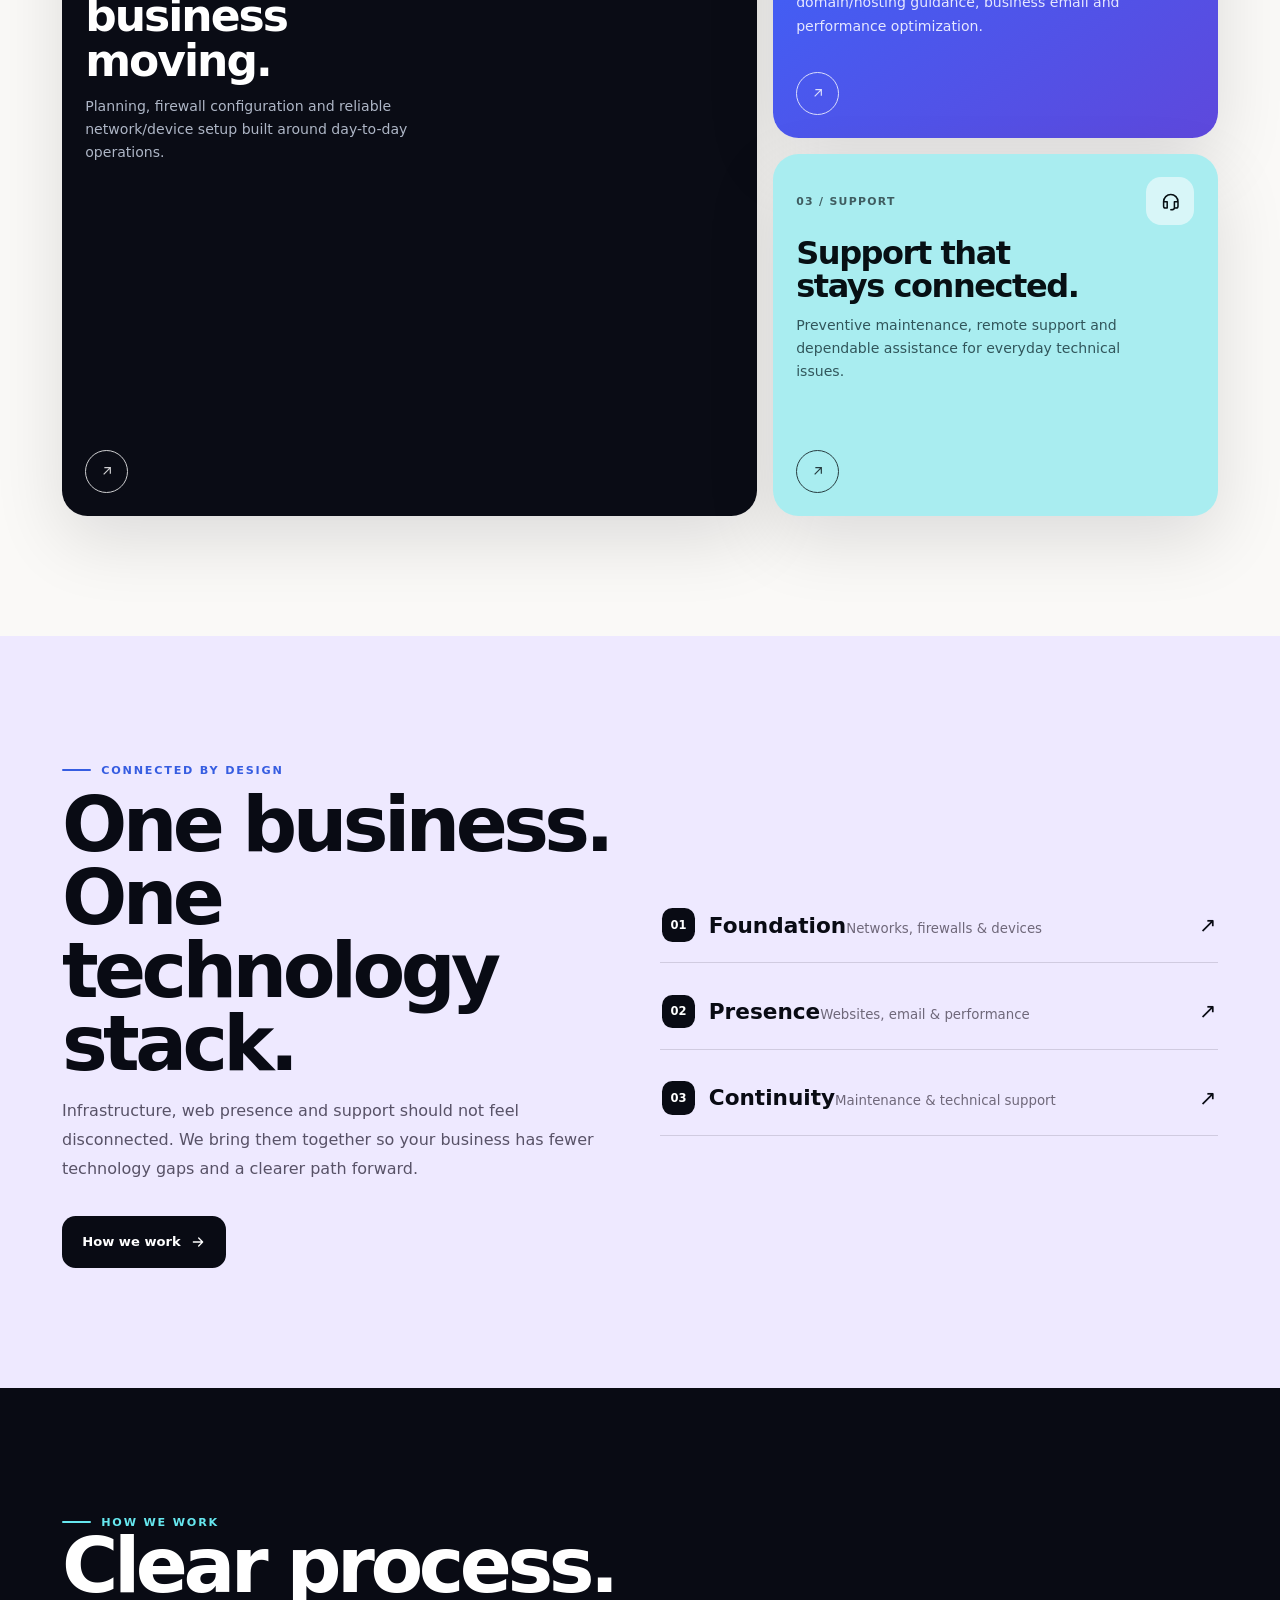
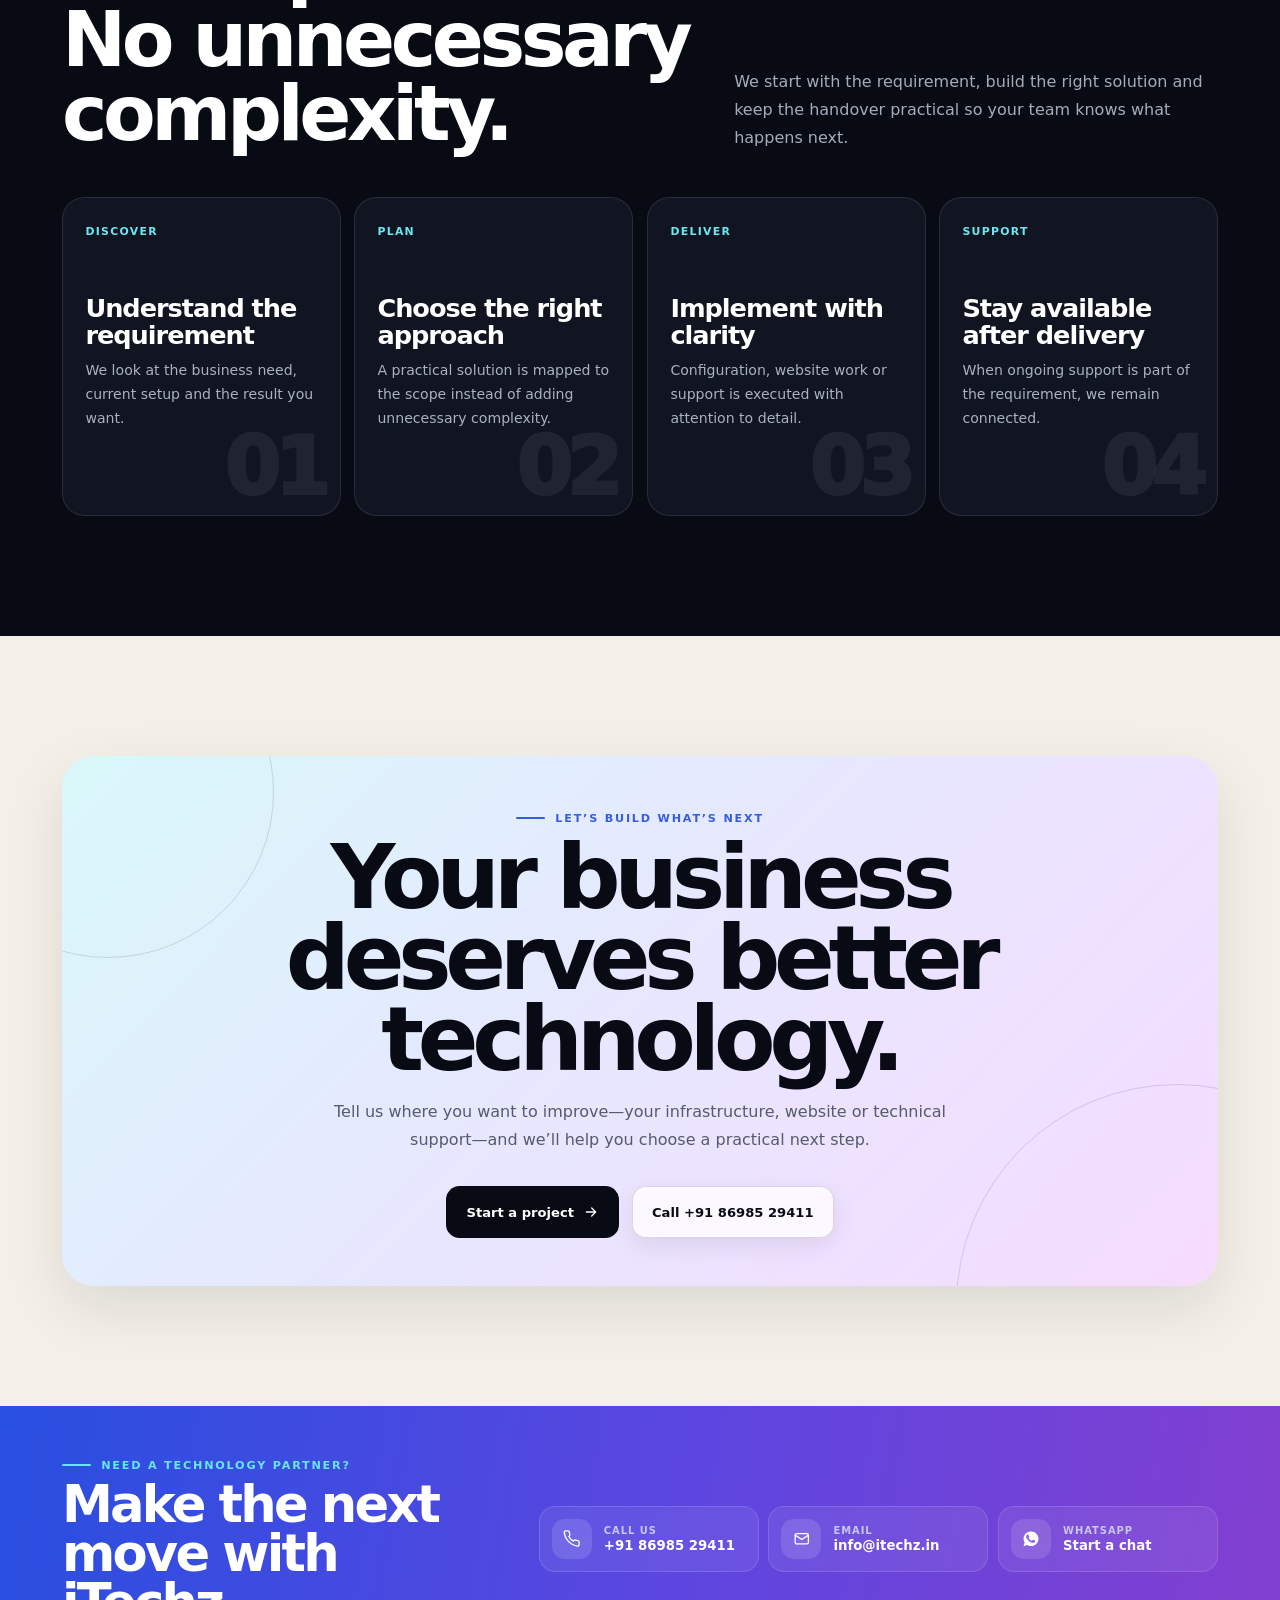
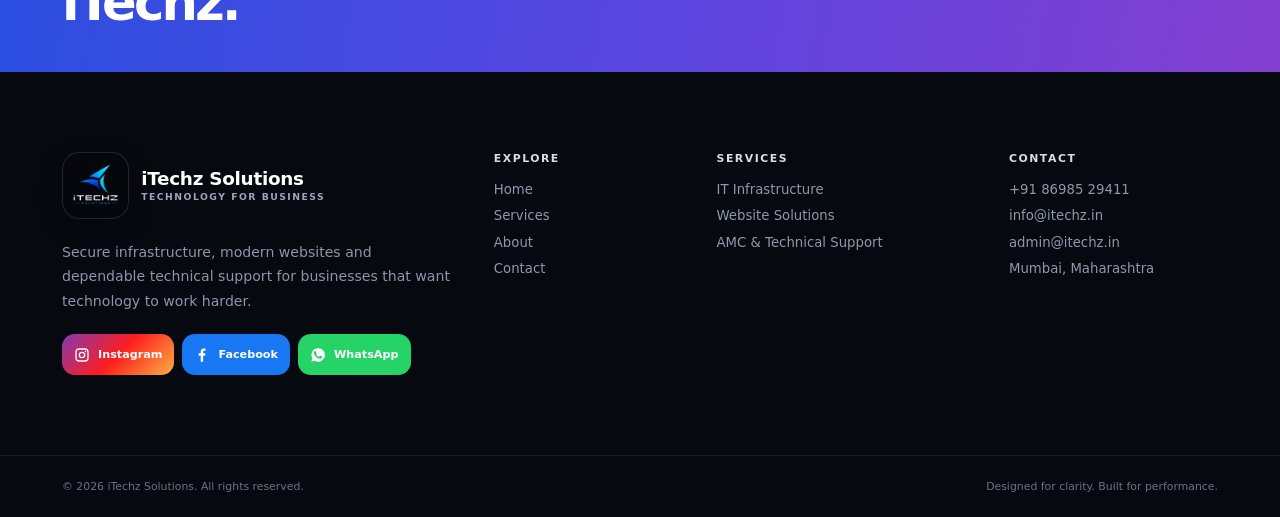
==== commit c6129cc3: "Upgrade iTechz website to Premium V4" ====
--- a/index.html
+++ b/index.html
@@ -1,600 +1,114 @@
-<!DOCTYPE html>
+<!doctype html>
 <html lang="en">
-<head><!-- Google tag (gtag.js) -->
-<script async src="https://www.googletagmanager.com/gtag/js?id=G-W4L94H9B0B"></script>
-<script>
-  window.dataLayer = window.dataLayer || [];
-  function gtag(){dataLayer.push(arguments);}
-  gtag('js', new Date());
-  gtag('config', 'G-YVX2M51JNB');
-</script>  
-<meta charset="UTF-8"/>
-<meta name="viewport" content="width=device-width,initial-scale=1"/>
-<title>iTechz Solutions — IT Infrastructure & Technology Solutions for Business</title>
-<meta name="description" content="Professional IT support, enterprise networking, CCTV solutions, website development and Annual Maintenance Contracts for businesses across Mumbai."/>
-<link rel="preconnect" href="https://fonts.googleapis.com"/>
-<link href="https://fonts.googleapis.com/css2?family=Manrope:wght@400;500;600;700;800&family=Space+Grotesk:wght@500;600;700&display=swap" rel="stylesheet"/>
-<link rel="stylesheet" href="style.css"/>
-<style>
-/* ── HERO ── */
-.hero {
-  padding-top: 72px;
-  background: var(--bg);
-  min-height: 92vh;
-  display: flex; align-items: center;
-  position: relative; overflow: hidden;
-}
-.hero-mesh {
-  position: absolute; inset: 0; z-index: 0; pointer-events: none;
-  overflow: hidden;
-}
-.mesh-blob {
-  position: absolute; border-radius: 50%; filter: blur(60px);
-  will-change: transform;
-}
-.mesh-blob.b1 {
-  width: 620px; height: 620px; top: -180px; left: -120px;
-  background: radial-gradient(circle, rgba(59,130,246,.35) 0%, transparent 70%);
-  animation: driftA 22s ease-in-out infinite;
-}
-.mesh-blob.b2 {
-  width: 560px; height: 560px; top: -100px; right: -180px;
-  background: radial-gradient(circle, rgba(139,92,246,.32) 0%, transparent 70%);
-  animation: driftB 26s ease-in-out infinite;
-}
-.mesh-blob.b3 {
-  width: 480px; height: 480px; bottom: -200px; left: 30%;
-  background: radial-gradient(circle, rgba(34,211,238,.22) 0%, transparent 70%);
-  animation: driftC 30s ease-in-out infinite;
-}
-@keyframes driftA { 0%,100%{transform:translate(0,0)} 50%{transform:translate(60px,40px)} }
-@keyframes driftB { 0%,100%{transform:translate(0,0)} 50%{transform:translate(-50px,50px)} }
-@keyframes driftC { 0%,100%{transform:translate(0,0)} 50%{transform:translate(40px,-30px)} }
-.hero-mouse-glow {
-  position: absolute; left: var(--mx); top: var(--my); width: 500px; height: 500px;
-  border-radius: 50%; transform: translate(-50%,-50%);
-  background: radial-gradient(circle, rgba(99,102,241,.10) 0%, transparent 70%);
-  pointer-events: none; z-index: 1; transition: left .25s ease-out, top .25s ease-out;
-}
-.hero-grid-bg {
-  position: absolute; inset: 0; z-index: 1;
-  background-image:
-    linear-gradient(rgba(255,255,255,.025) 1px, transparent 1px),
-    linear-gradient(90deg, rgba(255,255,255,.025) 1px, transparent 1px);
-  background-size: 56px 56px;
-  mask-image: radial-gradient(ellipse 70% 60% at 50% 30%, black, transparent 85%);
-}
-.hero-inner {
-  position: relative; z-index: 2;
-  max-width: 1240px; margin: 0 auto; padding: 5rem 2rem;
-  display: grid; grid-template-columns: 1fr 1fr; gap: 4rem; align-items: center;
-}
-@media(max-width:820px){.hero-inner{grid-template-columns:1fr;text-align:center}}
-
-.marquee-wrap {
-  background: var(--bg2); overflow: hidden; padding: 1.4rem 0;
-  border-top: 1px solid var(--line); border-bottom: 1px solid var(--line);
-  position: relative; z-index: 1;
-}
-.marquee-track {
-  display: flex; align-items: center; white-space: nowrap;
-  width: max-content;
-  animation: marqueeScroll 28s linear infinite;
-}
-.marquee-track span {
-  font-family: var(--serif); font-size: 1.2rem; font-weight: 700;
-  background: linear-gradient(90deg, var(--text), var(--text2));
-  -webkit-background-clip: text; background-clip: text; -webkit-text-fill-color: transparent;
-  padding: 0 .9rem; letter-spacing: .01em;
-}
-.marquee-track .marquee-dot { color: var(--cyan); opacity: .9; padding: 0 .9rem; }
-@keyframes marqueeScroll { from { transform: translateX(0); } to { transform: translateX(-50%); } }
-@media (prefers-reduced-motion: reduce) { .marquee-track { animation: none; } }
-
-.hero-terminal {
-  background: rgba(10,12,18,.7); border: 1px solid var(--line-strong); border-radius: 12px; overflow: hidden;
-  max-width: 380px; margin-bottom: 1.8rem;
-  box-shadow: var(--shadow-md);
-  backdrop-filter: blur(12px);
-  animation: fadeUp .7s 0s both;
-}
-.hero-terminal-bar {
-  display: flex; align-items: center; gap: .4rem;
-  padding: .6rem .8rem; background: rgba(255,255,255,.03);
-  border-bottom: 1px solid var(--line);
-}
-.hero-terminal-bar .dot { width: 8px; height: 8px; border-radius: 50%; }
-.dot.red { background: #ec6a5e; } .dot.yellow { background: #f4bf4f; } .dot.green { background: #61c454; }
-.hero-terminal-label { margin-left: .5rem; font-size: .68rem; color: var(--text3); font-family: var(--sans); letter-spacing: .02em; }
-.hero-terminal-body {
-  padding: .95rem .9rem 1.05rem; min-height: 20px;
-  font-family: 'Courier New', monospace; font-size: .8rem;
-  color: var(--cyan); white-space: pre;
-}
-.term-cursor { animation: blink 1s steps(1) infinite; color: var(--cyan); }
-
-.hero-eyebrow {
-  display: inline-flex; align-items: center; gap: .5rem;
-  background: rgba(255,255,255,.03); border: 1px solid var(--line-strong);
-  border-radius: 999px; padding: .4rem 1.1rem .4rem .6rem;
-  font-size: .75rem; font-weight: 600; color: var(--text2);
-  letter-spacing: .06em; margin-bottom: 1.7rem;
-  animation: fadeUp .7s .1s both;
-}
-.hero-eyebrow-dot {
-  width: 7px; height: 7px; background: var(--cyan); border-radius: 50%;
-  box-shadow: 0 0 8px rgba(34,211,238,.7);
-  animation: blink 2s infinite;
-}
-@keyframes blink{0%,100%{opacity:1}50%{opacity:.3}}
-.hero h1 {
-  font-family: var(--serif);
-  font-size: clamp(2.5rem, 5vw, 4rem);
-  font-weight: 700; color: var(--text); letter-spacing: -.01em;
-  line-height: 1.1; margin-bottom: 1.5rem;
-  animation: fadeUp .8s .15s both;
-}
-.hero h1 .grad-text {
-  background: linear-gradient(120deg, var(--blue), var(--purple) 50%, var(--cyan));
-  -webkit-background-clip: text; background-clip: text; -webkit-text-fill-color: transparent;
-  background-size: 200% auto;
-  animation: gradShift 6s ease-in-out infinite;
-}
-@keyframes gradShift { 0%,100%{background-position:0% 50%} 50%{background-position:100% 50%} }
-.hero-sub {
-  font-size: 1.08rem; color: var(--text2);
-  line-height: 1.8; max-width: 480px; margin-bottom: 2.6rem;
-  animation: fadeUp .8s .3s both;
-}
-@media(max-width:820px){.hero-sub{margin-inline:auto}}
-.hero-actions { display: flex; gap: 1rem; flex-wrap: wrap; animation: fadeUp .8s .45s both; }
-@media(max-width:820px){.hero-actions{justify-content:center}}
-.hero-btn-primary {
-  position: relative; overflow: hidden;
-  padding: .9rem 2.1rem; color: #fff;
-  background: linear-gradient(135deg, var(--blue), var(--purple));
-  border: none; border-radius: var(--radius); font-size: .94rem; font-weight: 700;
-  font-family: var(--sans); cursor: pointer; text-decoration: none;
-  box-shadow: 0 4px 20px rgba(59,130,246,.35);
-  transition: box-shadow .3s, transform .2s;
-  display: inline-block;
-}
-.hero-btn-primary:hover { box-shadow: 0 10px 32px rgba(139,92,246,.5); transform: translateY(-3px); }
-.hero-btn-outline {
-  padding: .9rem 2.1rem; background: rgba(255,255,255,.02); color: var(--text);
-  border: 1px solid var(--line-strong); border-radius: var(--radius);
-  font-size: .94rem; font-weight: 600; font-family: var(--sans); cursor: pointer;
-  transition: border-color .25s, background .25s, transform .2s;
-  text-decoration: none; display: inline-block;
-}
-.hero-btn-outline:hover { border-color: var(--cyan); background: rgba(34,211,238,.06); transform: translateY(-3px); }
-.hero-stats {
-  display: grid; grid-template-columns: repeat(3, 1fr);
-  gap: 1.5rem; margin-top: 3.2rem;
-  animation: fadeUp .8s .6s both;
-}
-@media(max-width:820px){.hero-stats{max-width:400px;margin-inline:auto}}
-.hero-stat-num { font-size: 2.1rem; font-weight: 700; color: var(--text); letter-spacing: -.5px; font-family: var(--serif); }
-.hero-stat-num span { color: var(--cyan); }
-.hero-stat-lbl { font-size: .78rem; color: var(--text3); margin-top: .15rem; }
-
-/* Hero right — illustration with float + parallax */
-.hero-right {
-  display: flex; align-items: center; justify-content: center;
-  animation: fadeUp .8s .35s both;
-  perspective: 1000px;
-}
-.hero-illustration {
-  width: 100%; max-width: 480px;
-  animation: floatY 6s ease-in-out infinite;
-  filter: drop-shadow(0 20px 60px rgba(59,130,246,.18));
-  transition: transform .3s ease-out;
-}
-@keyframes floatY { 0%,100%{transform:translateY(0)} 50%{transform:translateY(-14px)} }
-@media(max-width:820px){.hero-right{max-width:420px;margin-inline:auto;margin-top:1rem}}
-
-/* ── TRUST BAR ── */
-.trust-bar {
-  background: var(--bg2); border-top: 1px solid var(--line); border-bottom: 1px solid var(--line);
-  padding: 2.6rem 2rem; position: relative; z-index: 1;
-}
-.trust-bar-inner { max-width: 1140px; margin: 0 auto; display: grid; grid-template-columns: repeat(4,1fr); gap: 2rem; }
-@media(max-width:720px){.trust-bar-inner{grid-template-columns:repeat(2,1fr)}}
-.trust-item { display: flex; align-items: flex-start; gap: .9rem; }
-.trust-icon {
-  width: 44px; height: 44px; border-radius: 11px;
-  background: linear-gradient(135deg, rgba(59,130,246,.15), rgba(139,92,246,.15));
-  border: 1px solid rgba(139,92,246,.2);
-  display: grid; place-items: center; flex-shrink: 0;
-  transition: transform .3s;
-}
-.trust-item:hover .trust-icon { transform: scale(1.1) rotate(-4deg); }
-.trust-icon svg { width: 19px; height: 19px; stroke: var(--cyan); fill: none; stroke-width: 2; stroke-linecap: round; }
-.trust-title { font-size: .89rem; font-weight: 700; color: var(--text); margin-bottom: .2rem; }
-.trust-sub { font-size: .77rem; color: var(--text3); line-height: 1.5; }
-
-/* ── SERVICES OVERVIEW ── */
-.services-grid { display: grid; grid-template-columns: repeat(3,1fr); gap: 1.6rem; }
-@media(max-width:900px){.services-grid{grid-template-columns:repeat(2,1fr)}}
-@media(max-width:560px){.services-grid{grid-template-columns:1fr}}
-.svc-card {
-  background: rgba(255,255,255,.02); border: 1px solid var(--line);
-  border-radius: var(--radius-lg); overflow: hidden;
-  backdrop-filter: blur(10px);
-  transition: border-color .3s, box-shadow .4s, transform .4s;
-  text-decoration: none; color: inherit; display: block;
-  position: relative;
-}
-.svc-card:hover { border-color: rgba(59,130,246,.45); box-shadow: var(--shadow-glow-blue); transform: translateY(-6px); }
-.svc-img-wrap { overflow: hidden; position: relative; }
-.svc-img-wrap::after {
-  content: ''; position: absolute; inset: 0;
-  background: linear-gradient(180deg, transparent 40%, rgba(6,7,10,.5));
-}
-.svc-img { width: 100%; height: 180px; object-fit: cover; display: block; transition: transform .5s; }
-.svc-card:hover .svc-img { transform: scale(1.06); }
-.svc-body { padding: 1.6rem; }
-.svc-chip { margin-bottom: .7rem; }
-.svc-title { font-size: 1.06rem; font-weight: 700; color: var(--text); margin-bottom: .5rem; font-family: var(--serif); }
-.svc-desc { font-size: .83rem; color: var(--text2); line-height: 1.7; margin-bottom: 1rem; }
-.svc-link { font-size: .8rem; font-weight: 700; color: var(--cyan); display: flex; align-items: center; gap: .3rem; }
-.svc-link::after { content: '→'; transition: transform .25s; }
-.svc-card:hover .svc-link::after { transform: translateX(5px); }
-
-/* ── CTA BANNER ── */
-.cta-banner {
-  background: linear-gradient(135deg, #0e1a3a 0%, #1a1040 55%, #0c1b2e 100%);
-  padding: 5.5rem 2rem; text-align: center;
-  position: relative; overflow: hidden;
-}
-.cta-banner::before {
-  content: ''; position: absolute; inset: 0;
-  background: radial-gradient(circle at 30% 20%, rgba(34,211,238,.18) 0%, transparent 50%),
-              radial-gradient(circle at 80% 80%, rgba(139,92,246,.22) 0%, transparent 50%);
-}
-.cta-banner h2 { position: relative; font-size: clamp(1.9rem,3.5vw,2.9rem); font-weight: 700; color: #fff; margin-bottom: .8rem; letter-spacing:-.02em; }
-.cta-banner p { position: relative; font-size: 1.02rem; color: rgba(255,255,255,.65); max-width: 500px; margin: 0 auto 2.3rem; line-height: 1.75; }
-.cta-banner-btns { position: relative; display: flex; gap: 1rem; justify-content: center; flex-wrap: wrap; }
-.btn-white {
-  padding: .9rem 2.1rem; background: #fff; color: #1a1040;
-  border: none; border-radius: 10px; font-size: .92rem; font-weight: 700;
-  font-family: var(--sans); cursor: pointer; text-decoration: none;
-  display: inline-block;
-  transition: box-shadow .3s, transform .2s;
-}
-.btn-white:hover { box-shadow: 0 8px 28px rgba(255,255,255,.25); transform: translateY(-3px); }
-.btn-white-outline {
-  padding: .9rem 2.1rem; background: rgba(255,255,255,.04); color: #fff;
-  border: 1px solid rgba(255,255,255,.3); border-radius: 10px;
-  font-size: .92rem; font-weight: 600; font-family: var(--sans); cursor: pointer;
-  text-decoration: none; display: inline-block;
-  transition: border-color .25s, background .25s, transform .2s;
-}
-.btn-white-outline:hover { border-color: rgba(255,255,255,.7); background: rgba(255,255,255,.1); transform: translateY(-3px); }
-</style>
-  <!-- Meta Pixel Code -->
-<script>
-!function(f,b,e,v,n,t,s)
-{if(f.fbq)return;n=f.fbq=function(){n.callMethod?
-n.callMethod.apply(n,arguments):n.queue.push(arguments)};
-if(!f._fbq)f._fbq=n;n.push=n;n.loaded=!0;n.version='2.0';
-n.queue=[];t=b.createElement(e);t.async=!0;
-t.src=v;s=b.getElementsByTagName(e)[0];
-s.parentNode.insertBefore(t,s)}(window, document,'script',
-'https://connect.facebook.net/en_US/fbevents.js');
-fbq('init', '1063652356216922');
-fbq('track', 'PageView');
-</script>
-<noscript><img height="1" width="1" style="display:none"
-src="https://www.facebook.com/tr?id=1063652356216922&ev=PageView&noscript=1"
-/></noscript>
-<!-- End Meta Pixel Code -->
-</head>
+<head>
+  <meta charset="utf-8">
+  <meta name="viewport" content="width=device-width, initial-scale=1">
+  <title>iTechz Solutions — IT Infrastructure, Websites &amp; Technical Support</title>
+  <meta name="description" content="iTechz Solutions provides secure IT infrastructure, modern business websites, AMC and dependable technical support for growing businesses.">
+  <meta name="theme-color" content="#080a12">
+  <link rel="canonical" href="https://itechz.in/">
+  <link rel="icon" href="assets/itechz-logo-web.png" type="image/png">
+  <link rel="stylesheet" href="assets/site.css">
+  <meta property="og:type" content="website">
+  <meta property="og:title" content="iTechz Solutions">
+  <meta property="og:description" content="Secure infrastructure. Better digital presence. Reliable support.">
+  <meta property="og:url" content="https://itechz.in/">
+  <script async src="https://www.googletagmanager.com/gtag/js?id=G-W4L94H9B0B"></script>
+  <script>window.dataLayer=window.dataLayer||[];function gtag(){dataLayer.push(arguments);}gtag('js',new Date());gtag('config','G-YVX2M51JNB');</script>
+  <script>!function(f,b,e,v,n,t,s){if(f.fbq)return;n=f.fbq=function(){n.callMethod?n.callMethod.apply(n,arguments):n.queue.push(arguments)};if(!f._fbq)f._fbq=n;n.push=n;n.loaded=!0;n.version='2.0';n.queue=[];t=b.createElement(e);t.async=!0;t.src=v;s=b.getElementsByTagName(e)[0];s.parentNode.insertBefore(t,s)}(window,document,'script','https://connect.facebook.net/en_US/fbevents.js');fbq('init','1063652356216922');fbq('track','PageView');</script>
 </head>
 <body>
-<!-- NAV injected by JS -->
+  <noscript><img height="1" width="1" style="display:none" src="https://www.facebook.com/tr?id=1063652356216922&amp;ev=PageView&amp;noscript=1" alt=""></noscript>
 
-<!-- HERO -->
-<section class="hero" id="heroSection">
-  <div class="hero-mesh">
-    <div class="mesh-blob b1"></div>
-    <div class="mesh-blob b2"></div>
-    <div class="mesh-blob b3"></div>
-  </div>
-  <div class="hero-mouse-glow" id="heroMouseGlow"></div>
-  <div class="hero-grid-bg"></div>
-  <div class="hero-inner">
-    <div class="hero-left">
-      <div class="hero-terminal">
-        <div class="hero-terminal-bar">
-          <span class="dot red"></span><span class="dot yellow"></span><span class="dot green"></span>
-          <span class="hero-terminal-label">system-status.log</span>
+  <main>
+    <section class="hero-home">
+      <div class="hero-inner">
+        <div class="hero-copy reveal">
+          <span class="kicker kicker-on-dark">IT • Web • Support</span>
+          <h1>Built for business. <span class="accent">Powered by technology.</span></h1>
+          <p>From secure networks and firewalls to high-impact business websites and ongoing technical support, iTechz Solutions helps your business move with confidence.</p>
+          <div class="hero-cta">
+            <a class="button button-electric" href="services.html"><span>Explore services</span><svg viewBox="0 0 24 24" aria-hidden="true"><path d="M5 12h14M13 6l6 6-6 6"/></svg></a>
+            <a class="button button-ghost" href="contact.html">Start a conversation</a>
+          </div>
+          <div class="hero-meta" aria-label="Core services">
+            <span>Secure infrastructure</span><span>Modern websites</span><span>AMC &amp; support</span>
+          </div>
         </div>
-        <div class="hero-terminal-body">
-          <span class="term-line" id="termLine"></span><span class="term-cursor">|</span>
+
+        <div class="tech-stage reveal" aria-label="Technology operations visual">
+          <div class="tech-orb" aria-hidden="true"></div>
+          <div class="dashboard-card">
+            <div class="dashboard-top"><div class="window-dots" aria-hidden="true"><i></i><i></i><i></i></div><span class="dashboard-status">Systems online</span></div>
+            <div class="dashboard-main">
+              <div class="metric-panel"><small>Network health</small><strong>99.9%</strong><div class="chart-bars" aria-hidden="true"><i style="height:36%"></i><i style="height:58%"></i><i style="height:46%"></i><i style="height:76%"></i><i style="height:66%"></i><i style="height:91%"></i><i style="height:82%"></i></div></div>
+              <div class="network-panel"><small>Connected stack</small><div class="network-grid" aria-hidden="true"><div class="node"><span></span></div><div class="node"><span></span></div><div class="node"><span></span></div><div class="node"><span></span></div><div class="node"><span></span></div><div class="node"><span></span></div></div></div>
+            </div>
+          </div>
+          <div class="float-chip one">Firewall protected</div><div class="float-chip two">Support connected</div>
         </div>
       </div>
-      <div class="hero-eyebrow">
-        <span class="hero-eyebrow-dot"></span>
-        Serving Businesses Across Mumbai
-      </div>
-      <h1>Professional IT Infrastructure & <span class="grad-text">Technology Solutions</span></h1>
-      <p class="hero-sub">Complete IT Support, Enterprise Networking, CCTV Solutions, Website Development and Annual Maintenance Contracts for Businesses.</p>
-      <div class="hero-actions">
-        <a class="hero-btn-primary" href="services.html">View All Services</a>
-        <a class="hero-btn-outline" href="contact.html">Book a Visit</a>
-      </div>
-      <div class="hero-stats">
-        <div class="hero-stat">
-          <div class="hero-stat-num">500<span>+</span></div>
-          <div class="hero-stat-lbl">Businesses Served</div>
+    </section>
+
+    <section class="logo-strip" aria-label="Technology focus">
+      <div class="logo-strip-inner"><strong>One technology partner for</strong><span>Networks</span><span>Security</span><span>Websites</span><span>Business Email</span><span>Support</span></div>
+    </section>
+
+    <section class="bg-paper">
+      <div class="section-shell">
+        <div class="section-head split reveal">
+          <div><span class="kicker">What we do</span><h2>Technology that looks good and works hard.</h2></div>
+          <p>We keep the offering simple: build a reliable technology foundation, strengthen your digital presence and stay available when your business needs support.</p>
         </div>
-        <div class="hero-stat">
-          <div class="hero-stat-num">6<span>+</span></div>
-          <div class="hero-stat-lbl">Years Experience</div>
-        </div>
-        <div class="hero-stat">
-          <div class="hero-stat-num">99<span>%</span></div>
-          <div class="hero-stat-lbl">Client Satisfaction</div>
+
+        <div class="service-grid">
+          <a class="service-card dark reveal" href="services.html#infrastructure">
+            <div><div class="card-top"><span class="card-number">01 / Infrastructure</span><span class="card-icon"><svg viewBox="0 0 24 24" aria-hidden="true"><rect x="4" y="3" width="16" height="6" rx="2"/><rect x="4" y="15" width="16" height="6" rx="2"/><path d="M8 6h.01M8 18h.01M12 9v6"/></svg></span></div><h3>Secure IT infrastructure that keeps business moving.</h3><p>Planning, firewall configuration and reliable network/device setup built around day-to-day operations.</p></div>
+            <span class="card-arrow"><svg viewBox="0 0 24 24"><path d="M7 17 17 7M8 7h9v9"/></svg></span>
+          </a>
+          <a class="service-card blue reveal" href="services.html#websites">
+            <div><div class="card-top"><span class="card-number">02 / Websites</span><span class="card-icon"><svg viewBox="0 0 24 24" aria-hidden="true"><rect x="3" y="4" width="18" height="16" rx="2"/><path d="M3 9h18M7 6.5h.01M10 6.5h.01"/></svg></span></div><h3>Websites built to create a stronger first impression.</h3><p>Responsive business websites, domain/hosting guidance, business email and performance optimization.</p></div>
+            <span class="card-arrow"><svg viewBox="0 0 24 24"><path d="M7 17 17 7M8 7h9v9"/></svg></span>
+          </a>
+          <a class="service-card cyan reveal" href="services.html#support">
+            <div><div class="card-top"><span class="card-number">03 / Support</span><span class="card-icon"><svg viewBox="0 0 24 24" aria-hidden="true"><path d="M4 13a8 8 0 0 1 16 0v5a2 2 0 0 1-2 2h-2v-7h4M4 13h4v7H6a2 2 0 0 1-2-2v-5ZM16 20c0 1.1-1.8 2-4 2"/></svg></span></div><h3>Support that stays connected.</h3><p>Preventive maintenance, remote support and dependable assistance for everyday technical issues.</p></div>
+            <span class="card-arrow"><svg viewBox="0 0 24 24"><path d="M7 17 17 7M8 7h9v9"/></svg></span>
+          </a>
         </div>
       </div>
-    </div>
-    <div class="hero-right">
-      <img class="hero-illustration" src="assets/hero-illustration.svg" alt="Illustration of connected office network infrastructure with server, CCTV, and monitoring devices"/>
-    </div>
-  </div>
-</section>
+    </section>
 
-<!-- TRUST BAR -->
-<div class="trust-bar">
-  <div class="trust-bar-inner">
-    <div class="trust-item reveal">
-      <div class="trust-icon"><svg viewBox="0 0 24 24"><circle cx="12" cy="12" r="10"/><polyline points="12 6 12 12 16 14"/></svg></div>
-      <div>
-        <div class="trust-title">Fast Response</div>
-        <div class="trust-sub">Rapid turnaround on all support requests</div>
+    <section class="editorial-band">
+      <div class="section-shell editorial-grid">
+        <div class="editorial-copy reveal"><span class="kicker">Connected by design</span><h2>One business. One technology stack.</h2><p>Infrastructure, web presence and support should not feel disconnected. We bring them together so your business has fewer technology gaps and a clearer path forward.</p><div class="hero-cta"><a class="button button-dark" href="about.html">How we work <svg viewBox="0 0 24 24" aria-hidden="true"><path d="M5 12h14M13 6l6 6-6 6"/></svg></a></div></div>
+        <div class="stack-list reveal">
+          <div class="stack-item"><span>01</span><div><strong>Foundation</strong><small>Networks, firewalls &amp; devices</small></div><i>↗</i></div>
+          <div class="stack-item"><span>02</span><div><strong>Presence</strong><small>Websites, email &amp; performance</small></div><i>↗</i></div>
+          <div class="stack-item"><span>03</span><div><strong>Continuity</strong><small>Maintenance &amp; technical support</small></div><i>↗</i></div>
+        </div>
       </div>
-    </div>
-    <div class="trust-item reveal">
-      <div class="trust-icon"><svg viewBox="0 0 24 24"><path d="M3 9l9-7 9 7v11a2 2 0 0 1-2 2H5a2 2 0 0 1-2-2z"/></svg></div>
-      <div>
-        <div class="trust-title">On-Site & Remote Support</div>
-        <div class="trust-sub">We work at your office, site or remotely</div>
+    </section>
+
+    <section class="process-section">
+      <div class="section-shell">
+        <div class="section-head split reveal"><div><span class="kicker kicker-on-dark">How we work</span><h2>Clear process. No unnecessary complexity.</h2></div><p>We start with the requirement, build the right solution and keep the handover practical so your team knows what happens next.</p></div>
+        <div class="process-grid">
+          <article class="process-card reveal"><span>Discover</span><h3>Understand the requirement</h3><p>We look at the business need, current setup and the result you want.</p></article>
+          <article class="process-card reveal"><span>Plan</span><h3>Choose the right approach</h3><p>A practical solution is mapped to the scope instead of adding unnecessary complexity.</p></article>
+          <article class="process-card reveal"><span>Deliver</span><h3>Implement with clarity</h3><p>Configuration, website work or support is executed with attention to detail.</p></article>
+          <article class="process-card reveal"><span>Support</span><h3>Stay available after delivery</h3><p>When ongoing support is part of the requirement, we remain connected.</p></article>
+        </div>
       </div>
-    </div>
-    <div class="trust-item reveal">
-      <div class="trust-icon"><svg viewBox="0 0 24 24"><path d="M12 22s8-4 8-10V5l-8-3-8 3v7c0 6 8 10 8 10z"/></svg></div>
-      <div>
-        <div class="trust-title">Experienced Engineers</div>
-        <div class="trust-sub">Certified professionals on every project</div>
+    </section>
+
+    <section class="cta-poster">
+      <div class="section-shell">
+        <div class="cta-box reveal"><div><span class="kicker">Let’s build what’s next</span><h2>Your business deserves better technology.</h2><p>Tell us where you want to improve—your infrastructure, website or technical support—and we’ll help you choose a practical next step.</p><div class="hero-cta"><a class="button button-dark" href="contact.html">Start a project <svg viewBox="0 0 24 24" aria-hidden="true"><path d="M5 12h14M13 6l6 6-6 6"/></svg></a><a class="button button-light" href="tel:+918698529411">Call +91 86985 29411</a></div></div></div>
       </div>
-    </div>
-    <div class="trust-item reveal">
-      <div class="trust-icon"><svg viewBox="0 0 24 24"><line x1="12" y1="1" x2="12" y2="23"/><path d="M17 5H9.5a3.5 3.5 0 0 0 0 7h5a3.5 3.5 0 0 1 0 7H6"/></svg></div>
-      <div>
-        <div class="trust-title">Transparent Pricing</div>
-        <div class="trust-sub">Clear quote before any work begins</div>
-      </div>
-    </div>
-  </div>
-</div>
+    </section>
+  </main>
 
-<!-- SERVICES OVERVIEW -->
-<div class="connect-divider reveal-line">
-  <svg viewBox="0 0 1200 32" preserveAspectRatio="none">
-    <path d="M0,16 L500,16 L520,4 L680,4 L700,16 L1200,16"/>
-    <circle cx="520" cy="4" r="3"/>
-  </svg>
-</div>
-<section class="section" style="background:var(--bg)">
-  <div class="container">
-    <div style="display:flex;justify-content:space-between;align-items:flex-end;flex-wrap:wrap;gap:1.5rem;margin-bottom:3rem">
-      <div class="reveal">
-        <span class="eyebrow">Our Services</span>
-        <h2 class="section-title" style="margin-bottom:0">Enterprise IT solutions,<br>built for business</h2>
-      </div>
-      <a class="btn-primary reveal" href="services.html" style="flex-shrink:0">View All Services →</a>
-    </div>
-    <div class="services-grid">
-      <a class="svc-card reveal" href="services.html#it-support">
-        <div class="svc-img-wrap"><img class="svc-img" src="laptop Repair.png" alt="IT support and hardware solutions"/></div>
-        <div class="svc-body">
-          <div class="svc-chip"><span class="chip">IT Support</span></div>
-          <div class="svc-title">IT Support & Hardware Solutions</div>
-          <p class="svc-desc">Complete hardware, software and OS support for businesses — installation, upgrades, backup & recovery.</p>
-          <div class="svc-link">Learn More</div>
-        </div>
-      </a>
-      <a class="svc-card reveal" href="services.html#infrastructure">
-        <div class="svc-img-wrap"><img class="svc-img" src="networking.png" alt="IT infrastructure and networking"/></div>
-        <div class="svc-body">
-          <div class="svc-chip"><span class="chip">Infrastructure</span></div>
-          <div class="svc-title">IT Infrastructure & Networking</div>
-          <p class="svc-desc">Office network design, structured cabling, firewalls, VLANs and enterprise WiFi deployment.</p>
-          <div class="svc-link">Learn More</div>
-        </div>
-      </a>
-      <a class="svc-card reveal" href="services.html#cctv">
-        <div class="svc-img-wrap"><img class="svc-img" src="cctv.png" alt="CCTV and surveillance solutions"/></div>
-        <div class="svc-body">
-          <div class="svc-chip"><span class="chip">Security</span></div>
-          <div class="svc-title">CCTV & Surveillance Solutions</div>
-          <p class="svc-desc">IP camera setup, DVR/NVR configuration, remote monitoring and maintenance contracts.</p>
-          <div class="svc-link">Learn More</div>
-        </div>
-      </a>
-      <a class="svc-card reveal" href="services.html#web">
-        <div class="svc-img-wrap"><img class="svc-img" src="software.png" alt="Website development and management"/></div>
-        <div class="svc-body">
-          <div class="svc-chip"><span class="chip">Web</span></div>
-          <div class="svc-title">Website Development & Management</div>
-          <p class="svc-desc">Corporate websites, redesigns, hosting, business email setup and SSL — built and maintained.</p>
-          <div class="svc-link">Learn More</div>
-        </div>
-      </a>
-      <a class="svc-card reveal" href="services.html#amc">
-        <div class="svc-img-wrap"><img class="svc-img" src="Desktop Repair.png" alt="Annual maintenance contracts"/></div>
-        <div class="svc-body">
-          <div class="svc-chip"><span class="chip">AMC</span></div>
-          <div class="svc-title">Annual Maintenance Contracts</div>
-          <p class="svc-desc">IT, network and CCTV AMCs with preventive maintenance and dedicated technical support.</p>
-          <div class="svc-link">Learn More</div>
-        </div>
-      </a>
-    </div>
-  </div>
-</section>
-
-<!-- WHY CHOOSE US -->
-<section class="section" style="background:var(--bg2);border-top:1px solid var(--line);border-bottom:1px solid var(--line)">
-  <div class="container">
-    <div class="reveal" style="text-align:center;margin-bottom:3rem;max-width:640px;margin-inline:auto">
-      <span class="eyebrow">Why Choose Us</span>
-      <h2 class="section-title">Built for businesses that depend on their technology</h2>
-    </div>
-    <div class="values-grid">
-      <div class="value-card reveal">
-        <div class="value-icon"><svg viewBox="0 0 24 24"><path d="M22 11.08V12a10 10 0 1 1-5.93-9.14"/><polyline points="22 4 12 14.01 9 11.01"/></svg></div>
-        <div class="value-title">Professional IT Support</div>
-        <p class="value-desc">Structured diagnosis, clear quotes and accountable service for every engagement.</p>
-      </div>
-      <div class="value-card reveal">
-        <div class="value-icon"><svg viewBox="0 0 24 24"><rect x="2" y="3" width="20" height="14" rx="2"/><line x1="8" y1="21" x2="16" y2="21"/><line x1="12" y1="17" x2="12" y2="21"/></svg></div>
-        <div class="value-title">Business Infrastructure</div>
-        <p class="value-desc">Networking and systems designed to scale with your operations, not just patch problems.</p>
-      </div>
-      <div class="value-card reveal">
-        <div class="value-icon"><svg viewBox="0 0 24 24"><circle cx="12" cy="12" r="10"/><polyline points="12 6 12 12 16 14"/></svg></div>
-        <div class="value-title">Fast Response</div>
-        <p class="value-desc">Rapid turnaround on support requests, minimizing downtime for your business.</p>
-      </div>
-      <div class="value-card reveal">
-        <div class="value-icon"><svg viewBox="0 0 24 24"><path d="M17 21v-2a4 4 0 0 0-4-4H5a4 4 0 0 0-4 4v2"/><circle cx="9" cy="7" r="4"/></svg></div>
-        <div class="value-title">Experienced Engineers</div>
-        <p class="value-desc">Every project is handled by trained, certified IT professionals.</p>
-      </div>
-      <div class="value-card reveal">
-        <div class="value-icon"><svg viewBox="0 0 24 24"><path d="M21 15a2 2 0 0 1-2 2H7l-4 4V5a2 2 0 0 1 2-2h14a2 2 0 0 1 2 2z"/></svg></div>
-        <div class="value-title">Reliable AMC Services</div>
-        <p class="value-desc">Preventive maintenance contracts that keep your IT running, not just fixing it when it breaks.</p>
-      </div>
-      <div class="value-card reveal">
-        <div class="value-icon"><svg viewBox="0 0 24 24"><polyline points="16 18 22 12 16 6"/><polyline points="8 6 2 12 8 18"/></svg></div>
-        <div class="value-title">Custom Technology Solutions</div>
-        <p class="value-desc">Every business is different — we scope and design around your actual requirements.</p>
-      </div>
-    </div>
-  </div>
-</section>
-
-<!-- INDUSTRIES WE SERVE -->
-<section class="section" style="background:var(--bg)">
-  <div class="container">
-    <div class="reveal" style="text-align:center;margin-bottom:3rem;max-width:640px;margin-inline:auto">
-      <span class="eyebrow">Industries We Serve</span>
-      <h2 class="section-title">Trusted across sectors</h2>
-    </div>
-    <div class="industries-grid">
-      <div class="industry-card reveal"><span>Corporate Offices</span></div>
-      <div class="industry-card reveal"><span>Clinics</span></div>
-      <div class="industry-card reveal"><span>Hospitals</span></div>
-      <div class="industry-card reveal"><span>Manufacturing</span></div>
-      <div class="industry-card reveal"><span>Retail</span></div>
-      <div class="industry-card reveal"><span>Warehouses</span></div>
-      <div class="industry-card reveal"><span>Schools</span></div>
-      <div class="industry-card reveal"><span>Startups</span></div>
-      <div class="industry-card reveal"><span>SMEs</span></div>
-    </div>
-  </div>
-</section>
-
-<!-- MARQUEE TICKER -->
-<div class="marquee-wrap">
-  <div class="marquee-track">
-    <span>IT SUPPORT</span><span class="marquee-dot">•</span>
-    <span>NETWORKING</span><span class="marquee-dot">•</span>
-    <span>CCTV & SURVEILLANCE</span><span class="marquee-dot">•</span>
-    <span>WEBSITE DEVELOPMENT</span><span class="marquee-dot">•</span>
-    <span>ANNUAL MAINTENANCE</span><span class="marquee-dot">•</span>
-    <span>IT SUPPORT</span><span class="marquee-dot">•</span>
-    <span>NETWORKING</span><span class="marquee-dot">•</span>
-    <span>CCTV & SURVEILLANCE</span><span class="marquee-dot">•</span>
-    <span>WEBSITE DEVELOPMENT</span><span class="marquee-dot">•</span>
-    <span>ANNUAL MAINTENANCE</span><span class="marquee-dot">•</span>
-  </div>
-</div>
-
-<!-- CTA BANNER -->
-<div class="cta-banner">
-  <div style="position:relative;z-index:1">
-    <div class="reveal">
-      <h2>Ready to upgrade your IT infrastructure?</h2>
-      <p>Request a free consultation. Fast response, transparent pricing, dependable results.</p>
-    </div>
-    <div class="cta-banner-btns reveal">
-      <a class="btn-white" href="contact.html">Request a Free Consultation</a>
-      <a class="btn-white-outline" href="contact.html">Contact Us</a>
-    </div>
-  </div>
-</div>
-
-<!-- FOOTER injected by JS -->
-<script src="shared.js"></script>
-<script>initPage('index')</script>
-<script>
-// Mouse-reactive glow in hero (parallax light following cursor)
-(function(){
-  const hero = document.getElementById('heroSection');
-  const glow = document.getElementById('heroMouseGlow');
-  if (!hero || !glow) return;
-  hero.addEventListener('mousemove', (e) => {
-    const rect = hero.getBoundingClientRect();
-    const x = ((e.clientX - rect.left) / rect.width) * 100;
-    const y = ((e.clientY - rect.top) / rect.height) * 100;
-    glow.style.left = x + '%';
-    glow.style.top = y + '%';
-  });
-  // Subtle parallax tilt on the hero illustration
-  const illo = document.querySelector('.hero-illustration');
-  if (illo) {
-    hero.addEventListener('mousemove', (e) => {
-      const rect = hero.getBoundingClientRect();
-      const px = (e.clientX - rect.left) / rect.width - 0.5;
-      const py = (e.clientY - rect.top) / rect.height - 0.5;
-      illo.style.transform = `rotateY(${px*6}deg) rotateX(${-py*6}deg)`;
-    });
-    hero.addEventListener('mouseleave', () => { illo.style.transform = ''; });
-  }
-})();
-</script>
-<script>
-// Typed terminal status lines — cycles through infrastructure status messages
-(function(){
-  const lines = [
-    '> connecting to network...',
-    '> status: all systems operational',
-    '> uptime: 99.9% this quarter',
-    '> support: ready to respond'
-  ];
-  const el = document.getElementById('termLine');
-  if (!el) return;
-  let li = 0, ci = 0, deleting = false;
-  function tick(){
-    const current = lines[li];
-    if (!deleting) {
-      ci++;
-      el.textContent = current.slice(0, ci);
-      if (ci === current.length) { deleting = true; setTimeout(tick, 1800); return; }
-      setTimeout(tick, 38);
-    } else {
-      ci--;
-      el.textContent = current.slice(0, ci);
-      if (ci === 0) { deleting = false; li = (li + 1) % lines.length; setTimeout(tick, 300); return; }
-      setTimeout(tick, 18);
-    }
-  }
-  tick();
-})();
-</script>
+  <script src="shared.js" defer></script>
+  <script>window.addEventListener('DOMContentLoaded',function(){initSite('home');});</script>
 </body>
 </html>
--- a/assets/site.css
+++ b/assets/site.css
@@ -0,0 +1,237 @@
+/* Compiled static stylesheet for GitHub Pages — no runtime CSS dependency. */
+:root {
+  --shadow-card: 0 24px 70px rgba(9, 11, 20, .12);
+  --shadow-glow: 0 18px 50px rgba(59, 108, 255, .24);
+}
+:root { color-scheme: light; font-family: Inter, ui-sans-serif, system-ui, -apple-system, BlinkMacSystemFont, "Segoe UI", sans-serif; background:#faf9f7; color:#090b14; }
+* { box-sizing:border-box; }
+html { scroll-behavior:smooth; scroll-padding-top:6rem; }
+body { min-width:320px; margin:0; overflow-x:hidden; background:#faf9f7; color:#090b14; -webkit-font-smoothing:antialiased; text-rendering:optimizeLegibility; }
+body.menu-open { overflow:hidden; }
+body, button, input, select, textarea { font:inherit; }
+a { color:inherit; text-decoration:none; }
+button, a { -webkit-tap-highlight-color:transparent; }
+img { display:block; max-width:100%; }
+section[id] { scroll-margin-top:6rem; }
+::selection { background:rgba(36,216,232,.35); color:#080a12; }
+:focus-visible { outline:3px solid rgba(36,216,232,.55); outline-offset:3px; }
+
+.site-header { position:fixed; inset:0 0 auto; z-index:50; padding:.8rem 1rem 0; transition:padding .25s ease; }
+.nav-shell { width:min(1220px,100%); height:4.6rem; margin:auto; display:flex; align-items:center; justify-content:space-between; gap:1rem; padding:0 1rem; border:1px solid rgba(255,255,255,.13); border-radius:1.35rem; background:rgba(8,10,18,.72); color:white; backdrop-filter:blur(18px); box-shadow:0 12px 40px rgba(0,0,0,.15); transition:background .25s ease,box-shadow .25s ease,border-color .25s ease; }
+.site-header.is-scrolled { padding-top:.45rem; }
+.site-header.is-scrolled .nav-shell { background:rgba(8,10,18,.94); border-color:rgba(255,255,255,.08); box-shadow:0 14px 42px rgba(0,0,0,.28); }
+.brand-lockup { display:flex; min-width:0; align-items:center; gap:.75rem; }
+.brand-logo-frame { width:3rem; height:3rem; flex:none; display:grid; place-items:center; overflow:hidden; border:1px solid rgba(255,255,255,.12); border-radius:.9rem; background:#05070d; box-shadow:0 8px 24px rgba(0,0,0,.2); }
+.brand-logo-frame img { width:100%; height:100%; object-fit:contain; }
+.brand-logo-frame-large { width:4.2rem; height:4.2rem; border-radius:1.1rem; }
+.brand-copy { min-width:0; display:block; }
+.brand-copy strong,.brand-copy small { display:block; }
+.brand-copy strong { white-space:nowrap; overflow:hidden; text-overflow:ellipsis; font-size:.98rem; letter-spacing:-.015em; }
+.brand-copy small { margin-top:.12rem; color:#9da5ba; font-size:.58rem; font-weight:800; letter-spacing:.16em; text-transform:uppercase; }
+.desktop-nav { display:none; align-items:center; gap:.15rem; }
+.nav-link { position:relative; padding:.72rem .92rem; border-radius:.8rem; color:#b8becd; font-size:.84rem; font-weight:750; transition:color .2s ease, background .2s ease; }
+.nav-link:hover,.nav-link.is-active { color:white; background:rgba(255,255,255,.08); }
+.nav-link.is-active::after { content:""; position:absolute; left:50%; bottom:.32rem; width:1rem; height:2px; border-radius:999px; transform:translateX(-50%); background:#24d8e8; }
+.nav-actions { display:none; align-items:center; gap:.65rem; }
+.button { display:inline-flex; align-items:center; justify-content:center; gap:.55rem; min-height:2.75rem; border:1px solid transparent; border-radius:.85rem; padding:.72rem 1rem; font-size:.82rem; font-weight:850; transition:transform .2s ease, box-shadow .2s ease, border-color .2s ease, background .2s ease; }
+.button:hover { transform:translateY(-2px); }
+.button svg { width:1rem; height:1rem; fill:none; stroke:currentColor; stroke-width:1.9; stroke-linecap:round; stroke-linejoin:round; }
+.button-electric { background:linear-gradient(135deg,#3b6cff,#6457f5); color:white; box-shadow:0 12px 28px rgba(59,108,255,.3); }
+.button-electric:hover { box-shadow:0 16px 34px rgba(59,108,255,.4); }
+.button-ghost { border-color:rgba(255,255,255,.16); background:rgba(255,255,255,.05); color:#eef1f7; }
+.button-ghost:hover { background:rgba(255,255,255,.1); border-color:rgba(255,255,255,.28); }
+.button-dark { background:#090b14; color:white; }
+.button-light { border-color:rgba(9,11,20,.14); background:rgba(255,255,255,.78); color:#090b14; box-shadow:0 8px 24px rgba(9,11,20,.08); }
+.menu-button { width:2.8rem; height:2.8rem; flex:none; display:grid; place-content:center; gap:.28rem; border:1px solid rgba(255,255,255,.16); border-radius:.8rem; background:rgba(255,255,255,.06); }
+.menu-button span { width:1.15rem; height:2px; display:block; border-radius:999px; background:white; transition:transform .2s ease, opacity .2s ease; }
+.menu-button.is-open span:nth-child(1){transform:translateY(6px) rotate(45deg)} .menu-button.is-open span:nth-child(2){opacity:0} .menu-button.is-open span:nth-child(3){transform:translateY(-6px) rotate(-45deg)}
+.mobile-menu { width:calc(100% - 2rem); max-height:calc(100vh - 6rem); margin:.45rem auto 0; overflow:auto; border:1px solid rgba(255,255,255,.1); border-radius:1.25rem; background:#0d101b; padding:1rem; color:white; box-shadow:0 24px 60px rgba(0,0,0,.35); }
+.mobile-nav-link { display:block; padding:1rem .35rem; border-bottom:1px solid rgba(255,255,255,.09); color:#c9cedb; font-size:1rem; font-weight:800; }
+.mobile-nav-link.is-active { color:#24d8e8; }
+.mobile-actions { display:grid; grid-template-columns:1fr 1fr; gap:.65rem; margin-top:1rem; }
+
+.hero-home { position:relative; min-height:100svh; overflow:hidden; background:#080a12; color:white; }
+.hero-home::before { content:""; position:absolute; inset:0; background:radial-gradient(circle at 72% 24%,rgba(59,108,255,.38),transparent 25%),radial-gradient(circle at 84% 60%,rgba(139,92,246,.24),transparent 24%),radial-gradient(circle at 20% 90%,rgba(36,216,232,.14),transparent 30%); }
+.hero-home::after { content:""; position:absolute; inset:0; opacity:.16; background-image:linear-gradient(rgba(255,255,255,.12) 1px,transparent 1px),linear-gradient(90deg,rgba(255,255,255,.12) 1px,transparent 1px); background-size:52px 52px; -webkit-mask-image:linear-gradient(to bottom,black,transparent 92%); mask-image:linear-gradient(to bottom,black,transparent 92%); }
+.hero-inner { position:relative; z-index:1; width:min(1220px,100%); min-height:100svh; margin:auto; padding:9.5rem 1.25rem 4.5rem; display:grid; align-items:center; gap:3rem; }
+.hero-copy { max-width:780px; min-width:0; }
+.kicker { display:inline-flex; align-items:center; gap:.65rem; font-size:.7rem; font-weight:900; letter-spacing:.16em; text-transform:uppercase; color:#365de1; }
+.kicker::before { content:""; width:1.8rem; height:2px; border-radius:999px; background:currentColor; }
+.kicker-on-dark { color:#66e7ef; }
+.hero-copy h1 { margin:1.35rem 0 0; max-width:100%; padding:.03em .08em .08em 0; font-size:clamp(3.5rem,7.4vw,6.55rem); line-height:.95; letter-spacing:-.062em; font-weight:900; text-wrap:balance; overflow:visible; }
+.hero-copy h1 .accent { display:block; width:fit-content; max-width:100%; padding-right:.09em; padding-bottom:.07em; background:linear-gradient(95deg,#65e9ef 0%,#75a0ff 46%,#b389ff 90%); -webkit-background-clip:text; background-clip:text; color:transparent; }
+.hero-copy p { max-width:650px; margin:1.65rem 0 0; color:#b6bdcc; font-size:clamp(1rem,2vw,1.18rem); line-height:1.75; }
+.hero-cta { display:flex; flex-wrap:wrap; gap:.8rem; margin-top:2rem; }
+.hero-cta .button { min-height:3.25rem; padding:.88rem 1.2rem; }
+.hero-meta { display:flex; flex-wrap:wrap; gap:.6rem; margin-top:2.2rem; }
+.hero-meta span { padding:.5rem .7rem; border:1px solid rgba(255,255,255,.12); border-radius:999px; background:rgba(255,255,255,.045); color:#aeb5c5; font-size:.68rem; font-weight:800; }
+.tech-stage { position:relative; min-height:460px; }
+.tech-orb { position:absolute; width:410px; aspect-ratio:1; right:-70px; top:30px; border-radius:50%; background:conic-gradient(from 150deg,#24d8e8,#3b6cff,#8b5cf6,#24d8e8); filter:blur(.2px); box-shadow:0 0 90px rgba(59,108,255,.3); animation:floatOrb 7s ease-in-out infinite; }
+.tech-orb::before { content:""; position:absolute; inset:18px; border-radius:50%; background:#0c0f1a; }
+.tech-orb::after { content:""; position:absolute; inset:74px; border-radius:50%; border:1px solid rgba(255,255,255,.18); box-shadow:0 0 0 34px rgba(255,255,255,.025),0 0 0 70px rgba(255,255,255,.02); }
+.dashboard-card { position:absolute; inset:74px 18px auto 0; z-index:2; width:min(440px,90%); border:1px solid rgba(255,255,255,.14); border-radius:1.5rem; background:rgba(15,18,32,.86); padding:1rem; box-shadow:0 28px 80px rgba(0,0,0,.36); backdrop-filter:blur(20px); transform:rotate(-3deg); }
+.dashboard-top { display:flex; align-items:center; justify-content:space-between; gap:1rem; padding:.35rem .35rem .9rem; border-bottom:1px solid rgba(255,255,255,.09); }
+.window-dots { display:flex; gap:.35rem; } .window-dots i { width:.48rem; height:.48rem; border-radius:50%; background:#394054; } .window-dots i:nth-child(1){background:#ff6b6b}.window-dots i:nth-child(2){background:#ffd166}.window-dots i:nth-child(3){background:#3ddc97}
+.dashboard-status { display:flex; align-items:center; gap:.4rem; color:#80f1b1; font-size:.65rem; font-weight:850; } .dashboard-status::before { content:""; width:.45rem; height:.45rem; border-radius:50%; background:#3ddc97; box-shadow:0 0 0 5px rgba(61,220,151,.1); }
+.dashboard-main { display:grid; grid-template-columns:1.1fr .9fr; gap:.7rem; padding-top:.85rem; }
+.metric-panel,.network-panel { border:1px solid rgba(255,255,255,.08); border-radius:1rem; background:rgba(255,255,255,.035); padding:.85rem; }
+.metric-panel small,.network-panel small { color:#80899f; font-size:.58rem; font-weight:850; letter-spacing:.08em; text-transform:uppercase; }
+.metric-panel strong { display:block; margin-top:.4rem; font-size:2rem; letter-spacing:-.05em; }
+.chart-bars { height:100px; display:flex; align-items:end; gap:.35rem; margin-top:.7rem; } .chart-bars i { flex:1; min-width:7px; border-radius:.35rem .35rem .15rem .15rem; background:linear-gradient(#6fe5ef,#3b6cff); opacity:.9; }
+.network-grid { display:grid; grid-template-columns:repeat(3,1fr); gap:.45rem; margin-top:.85rem; } .node { aspect-ratio:1; display:grid; place-items:center; border:1px solid rgba(255,255,255,.08); border-radius:.65rem; background:#111627; } .node span { width:.55rem; height:.55rem; border-radius:50%; background:#24d8e8; box-shadow:0 0 0 5px rgba(36,216,232,.08); }
+.float-chip { position:absolute; z-index:4; display:flex; align-items:center; gap:.55rem; padding:.7rem .8rem; border:1px solid rgba(255,255,255,.12); border-radius:.8rem; background:#121626; box-shadow:0 16px 40px rgba(0,0,0,.25); color:#c7cede; font-size:.68rem; font-weight:850; }
+.float-chip::before { content:""; width:.45rem; height:.45rem; border-radius:50%; background:#24d8e8; box-shadow:0 0 0 5px rgba(36,216,232,.08); }
+.float-chip.one { left:-15px; bottom:72px; } .float-chip.two { right:-2px; top:55px; }
+@keyframes floatOrb { 50%{transform:translateY(-14px) rotate(4deg)} }
+
+.logo-strip { background:#151827; color:white; border-top:1px solid rgba(255,255,255,.06); border-bottom:1px solid rgba(255,255,255,.06); }
+.logo-strip-inner { width:min(1220px,100%); margin:auto; padding:1rem 1.25rem; display:flex; flex-wrap:wrap; align-items:center; justify-content:center; gap:.8rem 1.8rem; }
+.logo-strip strong { color:#848da1; font-size:.64rem; letter-spacing:.14em; text-transform:uppercase; }
+.logo-strip span { color:#e7e9ef; font-size:.78rem; font-weight:850; }
+
+.section-shell { width:min(1220px,100%); margin:auto; padding:6rem 1.25rem; }
+.section-head { display:grid; gap:1.1rem; margin-bottom:2.8rem; }
+.section-head h2,.page-intro h1 { margin:0; max-width:850px; font-size:clamp(2.5rem,6vw,5.35rem); line-height:.97; letter-spacing:-.058em; font-weight:900; }
+.section-head p { max-width:670px; margin:0; color:#5b6271; line-height:1.75; }
+.section-head.split { align-items:end; }
+.service-grid { display:grid; gap:1rem; }
+.service-card { position:relative; min-height:360px; overflow:hidden; border-radius:1.6rem; padding:1.45rem; display:flex; flex-direction:column; justify-content:space-between; box-shadow:var(--shadow-card); transition:transform .3s ease,box-shadow .3s ease; }
+.service-card:hover { transform:translateY(-7px); box-shadow:0 30px 80px rgba(9,11,20,.17); }
+.service-card h3 { margin:.75rem 0 0; max-width:300px; font-size:2rem; line-height:1.02; letter-spacing:-.045em; }
+.service-card p { max-width:330px; margin:.7rem 0 0; font-size:.88rem; line-height:1.65; }
+.service-card .card-top { display:flex; align-items:center; justify-content:space-between; gap:1rem; }
+.card-number { font-size:.68rem; font-weight:900; letter-spacing:.12em; text-transform:uppercase; opacity:.65; }
+.card-icon { width:3rem; height:3rem; display:grid; place-items:center; border-radius:.95rem; }
+.card-icon svg { width:1.35rem; height:1.35rem; fill:none; stroke:currentColor; stroke-width:1.7; stroke-linecap:round; stroke-linejoin:round; }
+.service-card.dark { background:#0a0c15; color:white; } .service-card.dark p{color:#aeb6c6}.service-card.dark .card-icon{background:#1b2140;color:#79a2ff}
+.service-card.blue { background:linear-gradient(145deg,#3668ff,#5e48dc); color:white; } .service-card.blue p{color:#e5e7ff}.service-card.blue .card-icon{background:rgba(255,255,255,.13)}
+.service-card.cyan { background:#a9edf0; color:#071014; } .service-card.cyan p{color:#31565b}.service-card.cyan .card-icon{background:rgba(255,255,255,.55)}
+.card-arrow { width:2.7rem; height:2.7rem; display:grid; place-items:center; border-radius:50%; border:1px solid currentColor; opacity:.8; transition:transform .2s ease; } .service-card:hover .card-arrow{transform:translate(3px,-3px)} .card-arrow svg{width:1rem;height:1rem;fill:none;stroke:currentColor;stroke-width:1.8}
+
+.editorial-band { background:#eee9ff; }
+.editorial-grid { display:grid; gap:2.5rem; align-items:center; }
+.editorial-copy h2 { margin:.8rem 0 0; font-size:clamp(2.7rem,6vw,5rem); line-height:.95; letter-spacing:-.06em; }
+.editorial-copy p { max-width:630px; color:#585267; line-height:1.8; }
+.stack-list { display:grid; gap:.7rem; }
+.stack-item { display:grid; grid-template-columns:auto 1fr auto; align-items:center; gap:.85rem; min-height:4.7rem; border-bottom:1px solid rgba(9,11,20,.13); padding:.2rem .1rem; }
+.stack-item span:first-child { width:2.1rem; height:2.1rem; display:grid; place-items:center; border-radius:.65rem; background:#090b14; color:white; font-size:.72rem; font-weight:900; }
+.stack-item strong { font-size:clamp(1.05rem,2vw,1.35rem); }
+.stack-item small { color:#6f687a; }
+.stack-item i { font-style:normal; font-size:1.3rem; }
+
+.process-section { background:#090b14; color:white; }
+.process-section .section-head p { color:#a4acbc; }
+.process-grid { display:grid; gap:.85rem; counter-reset:process; }
+.process-card { position:relative; min-height:290px; overflow:hidden; isolation:isolate; border:1px solid rgba(255,255,255,.1); border-radius:1.4rem; background:#111522; padding:1.4rem 1.4rem 5.25rem; transition:transform .38s cubic-bezier(.2,.75,.2,1),border-color .38s ease,background .38s ease,box-shadow .38s ease; }
+.process-card::after { counter-increment:process; content:"0" counter(process); position:absolute; right:1rem; bottom:.72rem; z-index:0; font-size:clamp(5rem,6.2vw,6.15rem); line-height:.9; font-weight:950; letter-spacing:-.07em; color:rgba(255,255,255,.065); pointer-events:none; }
+.process-card > * { position:relative; z-index:1; }.process-card span { display:inline-block; color:#6de6ef; font-size:.68rem; font-weight:900; letter-spacing:.12em; text-transform:uppercase; }
+.process-card h3 { margin:3.45rem 0 .6rem; font-size:1.6rem; line-height:1.08; letter-spacing:-.04em; }
+.process-card p { margin:0; color:#aab2c2; font-size:.88rem; line-height:1.7; }.process-card:hover { transform:translateY(-5px); border-color:rgba(109,230,239,.24); background:#151a29; box-shadow:0 22px 52px rgba(0,0,0,.2); }
+
+.cta-poster { background:#f4f0e8; }
+.cta-box { position:relative; overflow:hidden; min-height:440px; display:grid; place-items:center; border-radius:2rem; background:linear-gradient(135deg,#d9f8fa 0%,#e7e7ff 48%,#f6dbff 100%); padding:3rem 1.25rem; text-align:center; box-shadow:0 22px 60px rgba(9,11,20,.1); }
+.cta-box::before,.cta-box::after{content:"";position:absolute;border-radius:50%;border:1px solid rgba(9,11,20,.13)} .cta-box::before{width:330px;height:330px;left:-120px;top:-130px}.cta-box::after{width:440px;height:440px;right:-180px;bottom:-240px}
+.cta-box > div { position:relative; z-index:1; }
+.cta-box h2 { max-width:850px; margin:.8rem auto 0; font-size:clamp(3rem,7vw,6.1rem); line-height:.9; letter-spacing:-.07em; }
+.cta-box p { max-width:650px; margin:1.2rem auto 0; color:#555b67; line-height:1.75; }
+.cta-box .hero-cta { justify-content:center; }
+
+.page-hero { position:relative; overflow:hidden; background:#090b14; color:white; }
+.page-hero::before { content:""; position:absolute; inset:0; background:radial-gradient(circle at 80% 20%,rgba(59,108,255,.32),transparent 28%),radial-gradient(circle at 15% 100%,rgba(36,216,232,.15),transparent 26%); }
+.page-intro { position:relative; z-index:1; width:min(1220px,100%); margin:auto; padding:10.5rem 1.25rem 5.5rem; }
+.breadcrumb { display:flex; align-items:center; gap:.55rem; color:#8e96a8; font-size:.76rem; font-weight:750; } .breadcrumb a{color:#62e2ec}.breadcrumb span{color:#555e72}
+.page-intro h1 { margin-top:1.4rem; max-width:970px; }
+.page-intro p { max-width:700px; margin:1.35rem 0 0; color:#aab2c1; font-size:1.02rem; line-height:1.8; }
+.page-accent { width:100%; height:6px; background:linear-gradient(90deg,#24d8e8,#3b6cff,#8b5cf6,#ef78e9); }
+
+.detail-grid { display:grid; gap:1rem; }
+.detail-card { overflow:hidden; border:1px solid rgba(9,11,20,.08); border-radius:1.6rem; background:white; box-shadow:0 16px 45px rgba(9,11,20,.06); }
+.detail-card-head { padding:1.4rem; display:flex; align-items:flex-start; justify-content:space-between; gap:1rem; }
+.detail-card-head h2 { margin:.8rem 0 0; font-size:clamp(2rem,4vw,3rem); line-height:1; letter-spacing:-.05em; }
+.detail-card-head p { max-width:540px; color:#68707d; line-height:1.7; }
+.detail-card-body { padding:1.2rem 1.4rem 1.5rem; border-top:1px solid #e8e8ea; background:#fcfcfb; }
+.feature-list { display:grid; gap:.7rem; margin:0; padding:0; list-style:none; }
+.feature-list li { display:grid; grid-template-columns:auto 1fr; gap:.75rem; align-items:start; color:#555d6a; line-height:1.6; }
+.feature-list li::before { content:""; width:.55rem; height:.55rem; margin-top:.45rem; border-radius:50%; background:linear-gradient(#24d8e8,#3b6cff); box-shadow:0 0 0 4px rgba(59,108,255,.08); }
+.feature-list strong { color:#11131b; }
+
+.about-grid { display:grid; gap:2rem; align-items:start; }
+.about-statement { padding:1.6rem; border-radius:1.6rem; background:#a9edf0; }
+.about-statement strong { display:block; max-width:520px; font-size:clamp(2.2rem,5vw,4rem); line-height:.98; letter-spacing:-.055em; }
+.about-statement p { max-width:560px; margin:1rem 0 0; color:#31565b; line-height:1.75; }
+.value-grid { display:grid; gap:.8rem; }
+.value-card { min-height:210px; border:1px solid rgba(9,11,20,.08); border-radius:1.3rem; background:white; padding:1.3rem; }
+.value-card span { color:#3b6cff; font-size:.7rem; font-weight:900; letter-spacing:.12em; }
+.value-card h3 { margin:2.9rem 0 .5rem; font-size:1.35rem; letter-spacing:-.035em; }
+.value-card p { margin:0; color:#68707d; font-size:.87rem; line-height:1.7; }
+
+.contact-layout { display:grid; gap:1rem; }
+.contact-panel { border-radius:1.6rem; padding:1.4rem; }
+.contact-panel.dark { background:#0d101b; color:white; }
+.contact-panel.light { border:1px solid rgba(9,11,20,.08); background:white; box-shadow:var(--shadow-card); }
+.contact-panel h2 { margin:.7rem 0 .5rem; font-size:2.2rem; letter-spacing:-.05em; }
+.contact-panel.dark > p { color:#9ea7b9; line-height:1.7; }
+.contact-links { display:grid; gap:.6rem; margin-top:1.4rem; }
+.contact-link { display:flex; align-items:center; gap:.85rem; padding:.9rem; border:1px solid rgba(255,255,255,.1); border-radius:1rem; background:rgba(255,255,255,.045); transition:transform .2s ease,background .2s ease; }
+.contact-link:hover { transform:translateX(4px); background:rgba(255,255,255,.08); }
+.contact-link .mini-icon { background:rgba(255,255,255,.08); }
+.contact-link small,.contact-link strong { display:block; } .contact-link small{color:#7f899d;font-size:.65rem;font-weight:850;text-transform:uppercase;letter-spacing:.1em}.contact-link strong{margin-top:.12rem;font-size:.9rem}
+.social-cards { display:grid; grid-template-columns:repeat(3,1fr); gap:.55rem; margin-top:1.4rem; }
+.social-card { min-height:94px; display:flex; flex-direction:column; align-items:flex-start; justify-content:space-between; border-radius:1rem; padding:.8rem; color:white; font-size:.68rem; font-weight:850; }
+.social-card svg { width:1.25rem; height:1.25rem; fill:currentColor; stroke:none; }
+.social-card.instagram { background:linear-gradient(135deg,#833ab4,#fd1d1d,#fcb045); }.social-card.facebook{background:#1877f2}.social-card.whatsapp{background:#25d366}
+.form-label { display:block; margin-bottom:.45rem; color:#535c69; font-size:.72rem; font-weight:850; }
+.form-control { width:100%; min-height:3.1rem; border:1px solid #d9dbe0; border-radius:.85rem; background:#fbfbfa; padding:.78rem .9rem; color:#090b14; outline:none; transition:border-color .2s ease,box-shadow .2s ease,background .2s ease; }
+.form-control:focus { border-color:#5f84ff; background:white; box-shadow:0 0 0 4px rgba(59,108,255,.11); }
+textarea.form-control { min-height:145px; resize:vertical; }
+
+.connect-ribbon { background:linear-gradient(100deg,#284fe0,#5b46e0 52%,#833fd0); color:white; }
+.connect-shell { width:min(1220px,100%); margin:auto; padding:2.2rem 1.25rem; display:grid; gap:1.5rem; }
+.connect-intro h2 { max-width:460px; margin:.5rem 0 0; font-size:clamp(2rem,4vw,3.5rem); line-height:.96; letter-spacing:-.055em; }
+.connect-actions { display:grid; gap:.6rem; }
+.connect-link { display:flex; align-items:center; gap:.75rem; padding:.75rem; border:1px solid rgba(255,255,255,.13); border-radius:1rem; background:rgba(255,255,255,.07); }
+.connect-link small,.connect-link strong { display:block; } .connect-link small{color:#c8c7ef;font-size:.62rem;font-weight:850;text-transform:uppercase;letter-spacing:.1em}.connect-link strong{margin-top:.12rem;font-size:.83rem}
+.mini-icon { width:2.5rem; height:2.5rem; flex:none; display:grid; place-items:center; border-radius:.8rem; background:rgba(255,255,255,.12); }
+.mini-icon svg { width:1.1rem; height:1.1rem; fill:none; stroke:currentColor; stroke-width:1.8; stroke-linecap:round; stroke-linejoin:round; }.mini-icon .brand-fill,.whatsapp-icon .brand-fill{fill:currentColor;stroke:none}
+.site-footer { background:#070910; color:white; }
+.footer-shell { width:min(1220px,100%); margin:auto; padding:4rem 1.25rem; display:grid; gap:2.6rem; }
+.footer-brand p { max-width:440px; margin:1.3rem 0 0; color:#8d96a9; font-size:.88rem; line-height:1.75; }
+.footer-lockup .brand-copy strong { font-size:1.15rem; }
+.social-stack { display:flex; flex-wrap:wrap; gap:.5rem; margin-top:1.3rem; }
+.social-brand { display:inline-flex; align-items:center; gap:.5rem; min-height:2.55rem; border-radius:.8rem; padding:.6rem .75rem; color:white; font-size:.7rem; font-weight:850; transition:transform .2s ease,filter .2s ease; }
+.social-brand:hover { transform:translateY(-3px); filter:brightness(1.08); }
+.social-brand svg { width:1rem; height:1rem; fill:currentColor; stroke:none; }.social-brand.instagram{background:linear-gradient(135deg,#833ab4,#fd1d1d,#fcb045)}.social-brand.facebook{background:#1877f2}.social-brand.whatsapp{background:#25d366}
+.footer-column { display:flex; flex-direction:column; align-items:flex-start; gap:.72rem; color:#8f98a9; font-size:.83rem; }
+.footer-column h2 { margin:0 0 .35rem; color:#d8dce6; font-size:.68rem; letter-spacing:.14em; text-transform:uppercase; }
+.footer-column a { transition:color .2s ease; } .footer-column a:hover{color:#66e7ef}
+.footer-bottom { border-top:1px solid rgba(255,255,255,.08); }.footer-bottom > div { width:min(1220px,100%); margin:auto; padding:1.25rem; display:flex; flex-direction:column; gap:.45rem; color:#697286; font-size:.68rem; }
+.floating-whatsapp { position:fixed; right:1rem; bottom:1rem; z-index:45; display:flex; align-items:center; gap:.48rem; min-height:3rem; border:1px solid rgba(255,255,255,.28); border-radius:999px; background:#25d366; padding:.72rem .9rem; color:white; font-size:.72rem; font-weight:900; box-shadow:0 16px 40px rgba(37,211,102,.3); transition:transform .2s ease; }
+.floating-whatsapp:hover{transform:translateY(-3px)}.floating-whatsapp svg{width:1.05rem;height:1.05rem;fill:currentColor;stroke:none}
+
+/* Motion polish: lightweight, GPU-friendly interactions for static GitHub Pages. */
+.button,.service-card,.contact-link,.social-brand,.floating-whatsapp,.nav-link,.connect-link { transition-timing-function:cubic-bezier(.2,.75,.2,1); }
+.service-card,.process-card,.cta-box,.detail-card,.value-card { backface-visibility:hidden; transform:translateZ(0); }
+@media (hover:hover) {
+  .connect-link { transition:transform .3s cubic-bezier(.2,.75,.2,1),background .3s ease,border-color .3s ease; }
+  .connect-link:hover { transform:translateY(-3px); background:rgba(255,255,255,.11); border-color:rgba(255,255,255,.22); }
+}
+
+.reveal { opacity:0; transform:translate3d(0,26px,0); filter:blur(2.5px); transition:opacity .78s cubic-bezier(.2,.75,.2,1),transform .78s cubic-bezier(.2,.75,.2,1),filter .78s ease; transition-delay:var(--reveal-delay,0ms); will-change:opacity,transform,filter; }.reveal.is-visible{opacity:1;transform:translate3d(0,0,0);filter:blur(0)}
+
+@media (min-width:700px){
+  .section-head.split{grid-template-columns:1.15fr .85fr}.service-grid{grid-template-columns:repeat(2,1fr)}.service-card:first-child{grid-row:span 2;min-height:740px}.service-card:first-child h3{font-size:2.75rem}.process-grid{grid-template-columns:repeat(2,1fr)}.value-grid{grid-template-columns:repeat(3,1fr)}.contact-layout{grid-template-columns:.85fr 1.15fr}.connect-actions{grid-template-columns:repeat(3,1fr)}.footer-shell{grid-template-columns:1.4fr .65fr .9fr .75fr}.footer-bottom>div{flex-direction:row;justify-content:space-between}.detail-card-body .feature-list{grid-template-columns:repeat(2,1fr)}
+}
+@media (min-width:960px){
+  .desktop-nav,.nav-actions{display:flex}.menu-button{display:none}.hero-inner{grid-template-columns:minmax(0,1.08fr) minmax(390px,.92fr);gap:2.25rem;padding-left:2rem;padding-right:2rem}.tech-stage{min-height:590px}.tech-orb{width:500px;right:-46px;top:45px}.dashboard-card{width:min(485px,100%);inset:95px auto auto 0}.service-grid{grid-template-columns:1.22fr .78fr}.editorial-grid{grid-template-columns:1fr 1fr}.process-grid{grid-template-columns:repeat(4,1fr)}.section-shell{padding:7.5rem 2rem}.page-intro{padding-left:2rem;padding-right:2rem;padding-bottom:7rem}.about-grid{grid-template-columns:1.1fr .9fr}.connect-shell{grid-template-columns:.8fr 1.2fr;align-items:center;padding:2.8rem 2rem}.footer-shell{padding:5rem 2rem}.footer-bottom>div{padding:1.5rem 2rem}
+}
+@media (max-width:699px){
+  .hero-copy h1{font-size:clamp(3rem,14.5vw,4.65rem);line-height:.96;letter-spacing:-.055em}.tech-stage{min-height:360px}.tech-orb{width:310px;right:-105px;top:50px}.dashboard-card{width:92%;inset:70px auto auto 0}.float-chip.two{right:-10px}.float-chip.one{left:5px;bottom:26px}.dashboard-main{grid-template-columns:1fr 1fr}.service-card{min-height:330px}.process-card{min-height:275px;padding-bottom:5rem}.process-card::after{right:1rem;bottom:.8rem;font-size:5.1rem}.section-shell{padding:5rem 1.1rem}.page-intro{padding-left:1.1rem;padding-right:1.1rem}.social-card span{font-size:.6rem}.floating-whatsapp span{display:none}.floating-whatsapp{width:3rem;padding:0;justify-content:center}
+}
+@media (prefers-reduced-motion:reduce){html{scroll-behavior:auto}.reveal{opacity:1;transform:none;filter:none;transition:none}.tech-orb{animation:none}.button,.service-card,.process-card,.floating-whatsapp{transition:none}}
+
+.bg-paper { background:#faf9f7; }
+.bg-sand { background:#f4f0e8; }
+.grid { display:grid; }
+.gap-5 { gap:1.25rem; }
+.mt-8 { margin-top:2rem; }
+@media (min-width:640px){ .sm\:grid-cols-2 { grid-template-columns:repeat(2,minmax(0,1fr)); } }
